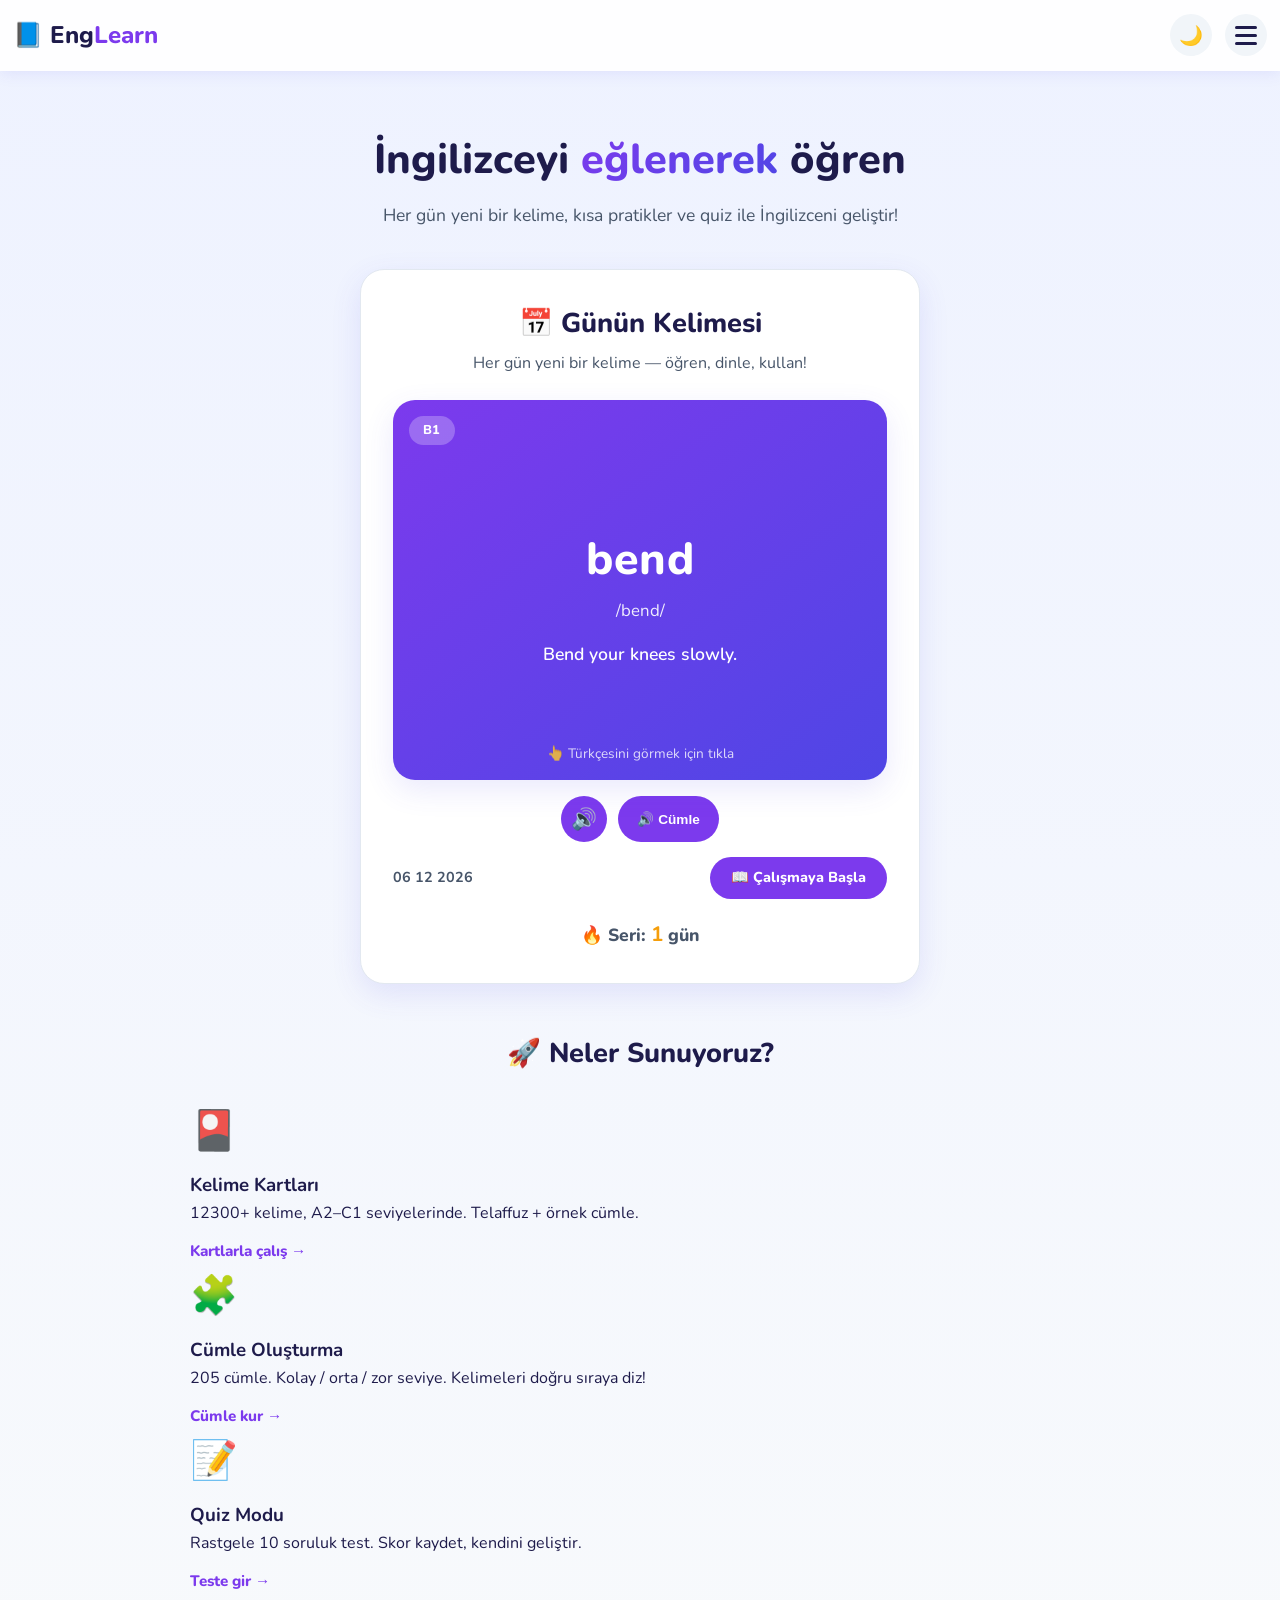
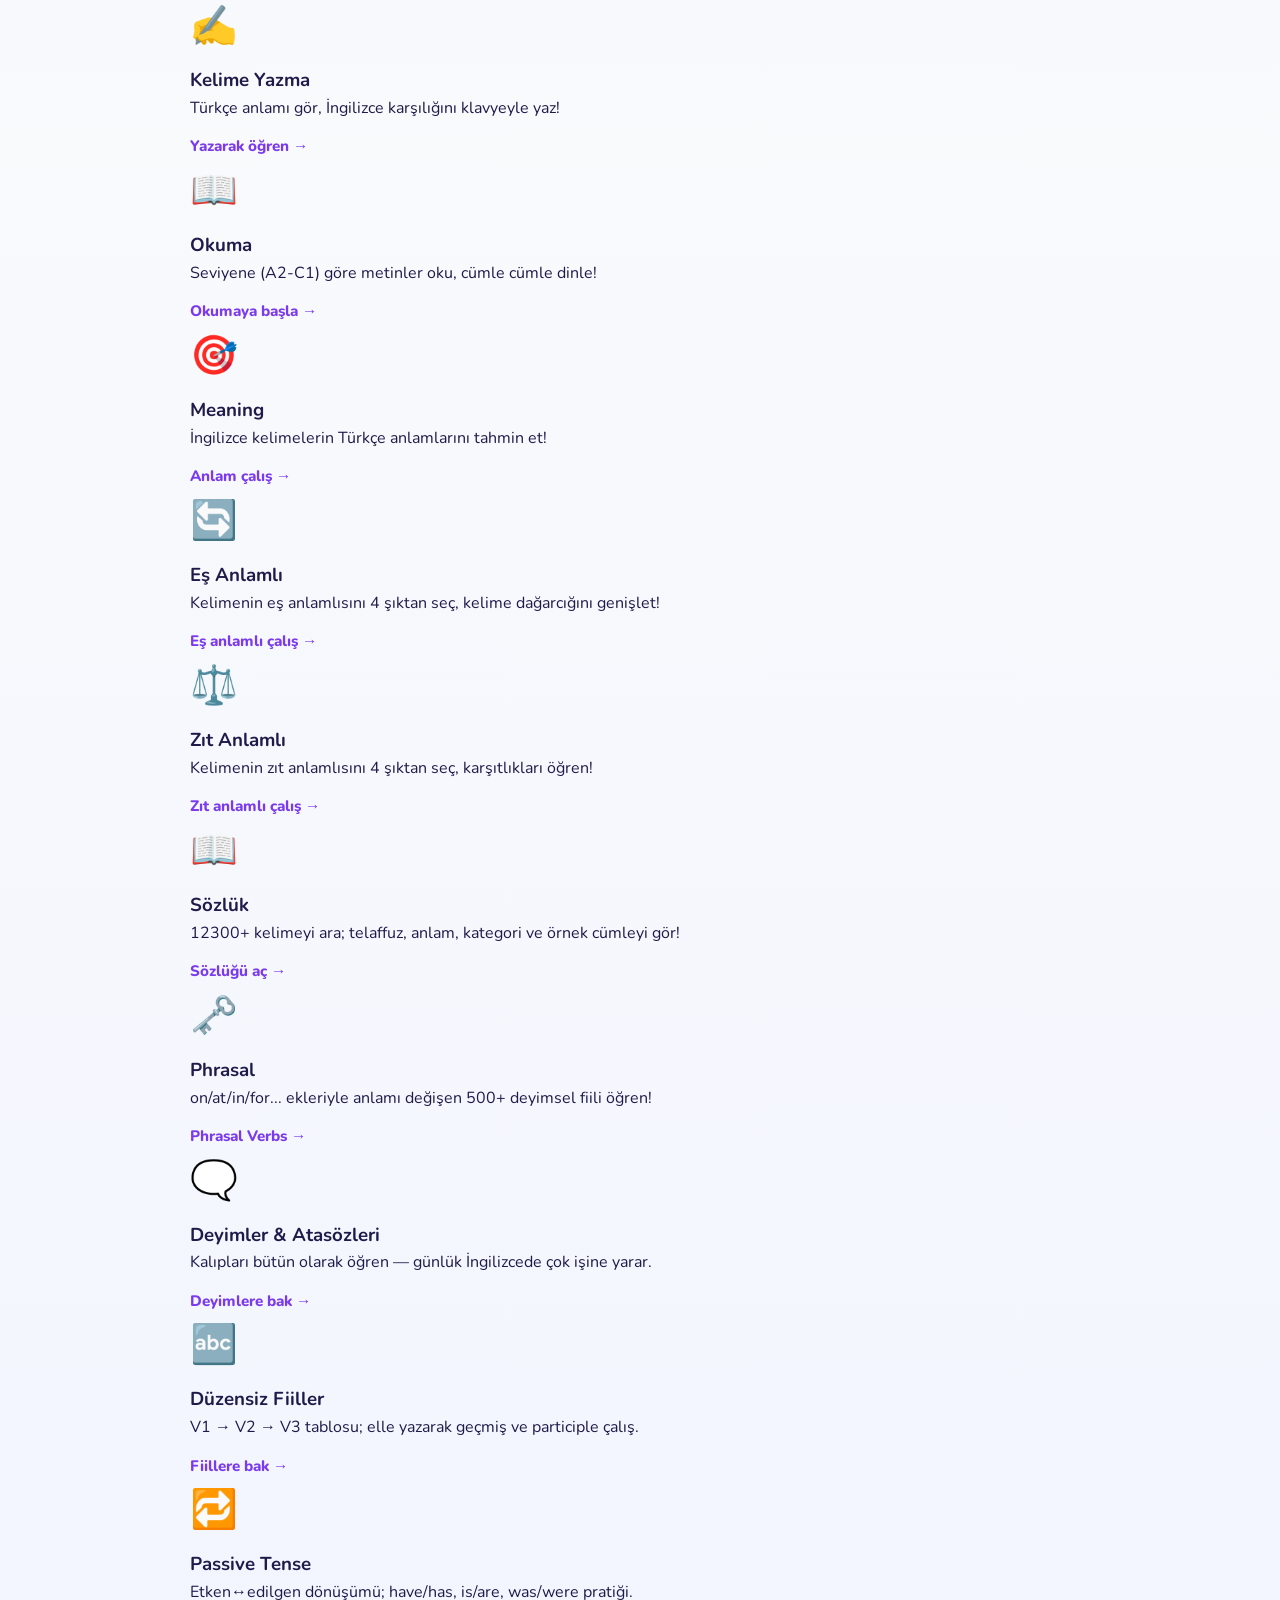
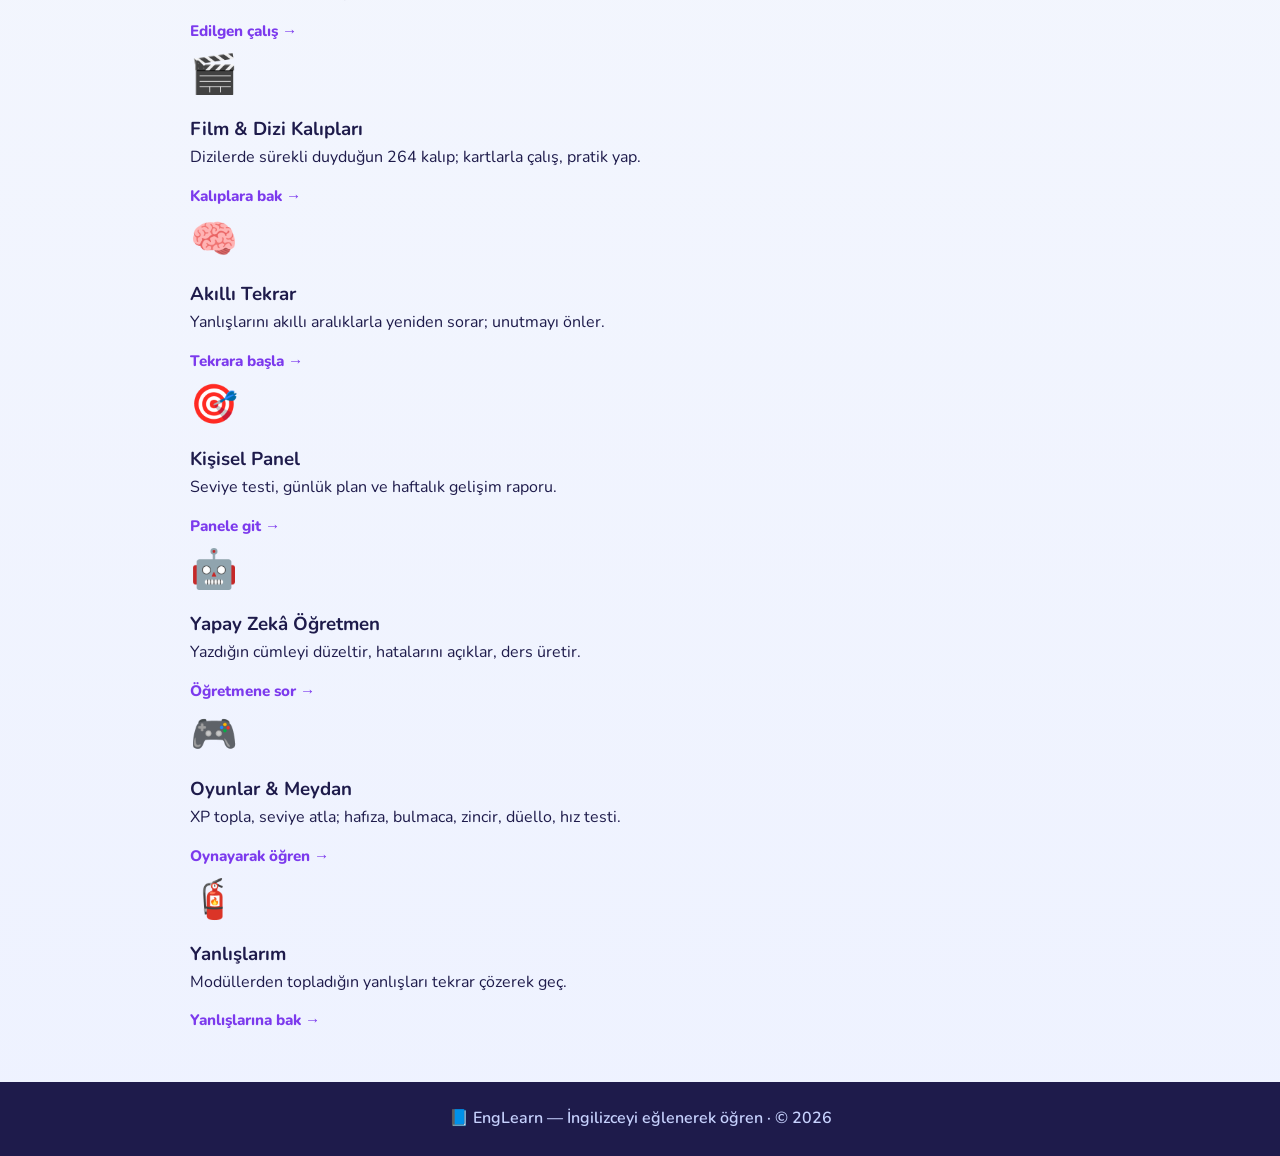
==== anasayfa.html @ d0474c81 "otomatik guncelleme - 2026-10-20 182110" ====
<!DOCTYPE html>
<html lang="tr">
<head>
    <meta charset="UTF-8">
    <meta name="viewport" content="width=device-width, initial-scale=1.0">
    <meta name="description" content="EngLearn — İngilizce öğrenme: Günün kelimesi, kelime kartları, cümle oluşturma ve quiz">
    <title>EngLearn — Anasayfa</title>
    <link rel="preconnect" href="https://fonts.googleapis.com">
    <link rel="preconnect" href="https://fonts.gstatic.com" crossorigin>
    <link href="https://fonts.googleapis.com/css2?family=Nunito:wght@400;600;700;800&display=swap" rel="stylesheet">
    <link rel="manifest" href="manifest.webmanifest">
    <meta name="theme-color" content="#7c3aed">
    <link rel="icon" type="image/png" href="img/favicon-32.png">
    <link rel="apple-touch-icon" href="img/apple-touch-icon.png">
    <meta name="apple-mobile-web-app-capable" content="yes">
    <meta name="mobile-web-app-capable" content="yes">
    <link rel="stylesheet" href="css/style.css?v=60">
    <link rel="stylesheet" href="css/anasayfa.css?v=50">
    <script>
        // Sayfa yüklenmeden tema tercihini uygula (yanıp sönmeyi önler)
        (function () {
            try {
                const kayit = localStorage.getItem('englearn-tema');
                if (kayit === 'dark' || (!kayit && window.matchMedia('(prefers-color-scheme: dark)').matches)) {
                    document.documentElement.setAttribute('data-theme', 'dark');
                }
            } catch (e) { /* localStorage engellenmişse sessizce geç */ }
        })();
    </script>
</head>
<body>

    <!-- ===== HEADER ===== -->
    <header class="navbar">
        <div class="container nav-container">
            <a href="anasayfa.html" class="logo" title="Ana Sayfa">📘 Eng<span>Learn</span></a>
            <div class="nav-sag">
                <nav class="nav-menu" id="nav-menu">
                    <ul class="nav-links">
                        <li><a href="index.html#kartlar">Kelime Kartları</a></li>
                        <li><a href="index.html#cumleler">Cümle Oluşturma</a></li>
                        <li><a href="index.html#passive">🔁 Passive Tense</a></li>
                        <li><a href="index.html#okuma">Okuma</a></li>
                        <li><a href="index.html#quiz">Quiz</a></li>
                        <li><a href="index.html#yazma">Kelime Yazma</a></li>
                        <li><a href="index.html#duzensiz">🔤 Düzensiz Fiiller</a></li>
                        <li><a href="index.html#meaning">Meaning</a></li>
                        <li><a href="index.html#esanlam">Eş Anlamlı</a></li>
                        <li><a href="index.html#zitanlam">Zıt Anlamlı</a></li>
                        <li><a href="index.html#sozluk">Sözlük</a></li>
                        <li><a href="index.html#dinleme">🎧 Dinleme</a></li>
                        <li><a href="index.html#konusma">🎙️ Konuşma</a></li>
                        <li><a href="index.html#phrasal">Phrasal</a></li>
                        <li><a href="index.html#deyimler" data-tur="deyim">Deyimler</a></li>
                        <li><a href="index.html#deyimler" data-tur="atasozu">Atasözleri</a></li>
                        <li><a href="index.html#filmler">🎬 Film &amp; Dizi</a></li>
                        <li><a href="index.html#tekrar">🧠 Akıllı Tekrar<span id="srs-rozet" class="yanlis-rozet hidden"></span></a></li>
                        <li><a href="index.html#kisisel">🎯 Kişisel Panel</a></li>
                        <li><a href="index.html#ogretmen">🤖 Öğretmen</a></li>
                        <li><a href="index.html#oyunlar">🎮 Oyunlar</a></li>
                        <li><a href="index.html#listem">⭐ Listem</a></li>
                        <li><a href="index.html#yanlislar">Yanlışlarım<span id="yanlis-rozet" class="yanlis-rozet hidden"></span></a></li>
                    </ul>
                </nav>
                <button class="theme-toggle" id="btn-tema" title="Aydınlık/Karanlık mod">🌙</button>
                <button class="menu-toggle" id="btn-menu" aria-label="Kategoriler menüsü" aria-expanded="false" title="Kategoriler">
                    <span></span><span></span><span></span>
                </button>
            </div>
        </div>
    </header>

    <!-- ===== HERO ===== -->
    <section class="hero">
        <div class="container">
            <h1>İngilizceyi <span>eğlenerek</span> öğren</h1>
            <p>Her gün yeni bir kelime, kısa pratikler ve quiz ile İngilizceni geliştir!</p>
        </div>
    </section>

    <!-- ===== GÜNÜN KELİMESİ ===== -->
    <section class="panel gundem-panel">
        <h2>📅 Günün Kelimesi</h2>
        <p class="subtitle">Her gün yeni bir kelime — öğren, dinle, kullan!</p>

        <div class="dwd-flash" id="dwd-flash">
            <div class="dwd-inner">
                <!-- ÖN YÜZ (İngilizce) -->
                <div class="dwd-face dwd-front">
                    <span class="level-badge" id="dwd-seviye">B1</span>
                    <h3 class="dwd-word" id="dwd-kelime">forest</h3>
                    <span class="dwd-pron" id="dwd-telaffuz">/ˈfɒr.ɪst/</span>
                    <p class="dwd-example" id="dwd-ornek">The forest is home to many animals.</p>
                    <span class="dwd-ceviripucu">👆 Türkçesini görmek için tıkla</span>
                </div>

                <!-- ARKA YÜZ (Türkçe) -->
                <div class="dwd-face dwd-back">
                    <span class="level-badge" id="dwd-seviye2">B1</span>
                    <p class="dwd-tr" id="dwd-anlam">orman</p>
                    <p class="dwd-example-tr" id="dwd-ornek-tr">Orman birçok hayvana ev sahipliği yapar.</p>
                    <span class="dwd-ceviripucu">👆 İngilizcesine dönmek için tıkla</span>
                </div>
            </div>
        </div>

        <!-- Ses + tarih + ilerleme -->
        <div class="dwd-controls">
            <div class="dwd-buttons">
                <button class="sound-btn" id="dwd-ses-kelime" title="Kelimeyi dinle">🔊</button>
                <button class="sound-btn small" id="dwd-ses-cumle" title="Örnek cümleyi dinle">🔊 Cümle</button>
            </div>
            <div class="dwd-footer">
                <span class="dwd-tarih" id="dwd-tarih"></span>
                <a href="index.html#kartlar" class="btn btn-primary dwd-oku">📖 Çalışmaya Başla</a>
            </div>
        </div>

        <!-- Günlük seri -->
        <div class="dwd-streak" id="dwd-streak">
            🔥 Seri: <b>0</b> gün
        </div>
    </section>

    <!-- ===== ÖZELLİKLER ===== -->
    <section class="features">
        <div class="container">
            <h2 class="features-title">🚀 Neler Sunuyoruz?</h2>
            <div class="cards">
                <a href="index.html#kartlar" class="card feature-card">
                    <span class="feature-emoji">🎴</span>
                    <h3>Kelime Kartları</h3>
                    <p>12300+ kelime, A2–C1 seviyelerinde. Telaffuz + örnek cümle.</p>
                    <span class="feature-link">Kartlarla çalış →</span>
                </a>
                <a href="index.html#cumleler" class="card feature-card">
                    <span class="feature-emoji">🧩</span>
                    <h3>Cümle Oluşturma</h3>
                    <p>205 cümle. Kolay / orta / zor seviye. Kelimeleri doğru sıraya diz!</p>
                    <span class="feature-link">Cümle kur →</span>
                </a>
                <a href="index.html#quiz" class="card feature-card">
                    <span class="feature-emoji">📝</span>
                    <h3>Quiz Modu</h3>
                    <p>Rastgele 10 soruluk test. Skor kaydet, kendini geliştir.</p>
                    <span class="feature-link">Teste gir →</span>
                </a>
                <a href="index.html#yazma" class="card feature-card">
                    <span class="feature-emoji">✍️</span>
                    <h3>Kelime Yazma</h3>
                    <p>Türkçe anlamı gör, İngilizce karşılığını klavyeyle yaz!</p>
                    <span class="feature-link">Yazarak öğren →</span>
                </a>
                <a href="index.html#okuma" class="card feature-card">
                    <span class="feature-emoji">📖</span>
                    <h3>Okuma</h3>
                    <p>Seviyene (A2-C1) göre metinler oku, cümle cümle dinle!</p>
                    <span class="feature-link">Okumaya başla →</span>
                </a>
                <a href="index.html#meaning" class="card feature-card">
                    <span class="feature-emoji">🎯</span>
                    <h3>Meaning</h3>
                    <p>İngilizce kelimelerin Türkçe anlamlarını tahmin et!</p>
                    <span class="feature-link">Anlam çalış →</span>
                </a>
                <a href="index.html#esanlam" class="card feature-card">
                    <span class="feature-emoji">🔄</span>
                    <h3>Eş Anlamlı</h3>
                    <p>Kelimenin eş anlamlısını 4 şıktan seç, kelime dağarcığını genişlet!</p>
                    <span class="feature-link">Eş anlamlı çalış →</span>
                </a>
                <a href="index.html#zitanlam" class="card feature-card">
                    <span class="feature-emoji">⚖️</span>
                    <h3>Zıt Anlamlı</h3>
                    <p>Kelimenin zıt anlamlısını 4 şıktan seç, karşıtlıkları öğren!</p>
                    <span class="feature-link">Zıt anlamlı çalış →</span>
                </a>
                <a href="index.html#sozluk" class="card feature-card">
                    <span class="feature-emoji">📖</span>
                    <h3>Sözlük</h3>
                    <p>12300+ kelimeyi ara; telaffuz, anlam, kategori ve örnek cümleyi gör!</p>
                    <span class="feature-link">Sözlüğü aç →</span>
                </a>
                <a href="index.html#phrasal" class="card feature-card">
                    <span class="feature-emoji">🗝️</span>
                    <h3>Phrasal</h3>
                    <p>on/at/in/for... ekleriyle anlamı değişen 500+ deyimsel fiili öğren!</p>
                    <span class="feature-link">Phrasal Verbs →</span>
                </a>
                <a href="index.html#deyimler" class="card feature-card">
                    <span class="feature-emoji">🗨️</span>
                    <h3>Deyimler &amp; Atasözleri</h3>
                    <p>Kalıpları bütün olarak öğren — günlük İngilizcede çok işine yarar.</p>
                    <span class="feature-link">Deyimlere bak →</span>
                </a>
                <a href="index.html#duzensiz" class="card feature-card">
                    <span class="feature-emoji">🔤</span>
                    <h3>Düzensiz Fiiller</h3>
                    <p>V1 → V2 → V3 tablosu; elle yazarak geçmiş ve participle çalış.</p>
                    <span class="feature-link">Fiillere bak →</span>
                </a>
                <a href="index.html#passive" class="card feature-card">
                    <span class="feature-emoji">🔁</span>
                    <h3>Passive Tense</h3>
                    <p>Etken↔edilgen dönüşümü; have/has, is/are, was/were pratiği.</p>
                    <span class="feature-link">Edilgen çalış →</span>
                </a>
                <a href="index.html#filmler" class="card feature-card">
                    <span class="feature-emoji">🎬</span>
                    <h3>Film &amp; Dizi Kalıpları</h3>
                    <p>Dizilerde sürekli duyduğun 264 kalıp; kartlarla çalış, pratik yap.</p>
                    <span class="feature-link">Kalıplara bak →</span>
                </a>
                <a href="index.html#tekrar" class="card feature-card">
                    <span class="feature-emoji">🧠</span>
                    <h3>Akıllı Tekrar</h3>
                    <p>Yanlışlarını akıllı aralıklarla yeniden sorar; unutmayı önler.</p>
                    <span class="feature-link">Tekrara başla →</span>
                </a>
                <a href="index.html#kisisel" class="card feature-card">
                    <span class="feature-emoji">🎯</span>
                    <h3>Kişisel Panel</h3>
                    <p>Seviye testi, günlük plan ve haftalık gelişim raporu.</p>
                    <span class="feature-link">Panele git →</span>
                </a>
                <a href="index.html#ogretmen" class="card feature-card">
                    <span class="feature-emoji">🤖</span>
                    <h3>Yapay Zekâ Öğretmen</h3>
                    <p>Yazdığın cümleyi düzeltir, hatalarını açıklar, ders üretir.</p>
                    <span class="feature-link">Öğretmene sor →</span>
                </a>
                <a href="index.html#oyunlar" class="card feature-card">
                    <span class="feature-emoji">🎮</span>
                    <h3>Oyunlar &amp; Meydan</h3>
                    <p>XP topla, seviye atla; hafıza, bulmaca, zincir, düello, hız testi.</p>
                    <span class="feature-link">Oynayarak öğren →</span>
                </a>
                <a href="index.html#yanlislar" class="card feature-card">
                    <span class="feature-emoji">🧯</span>
                    <h3>Yanlışlarım</h3>
                    <p>Modüllerden topladığın yanlışları tekrar çözerek geç.</p>
                    <span class="feature-link">Yanlışlarına bak →</span>
                </a>
            </div>
        </div>
    </section>

    <!-- ===== FOOTER ===== -->
    <footer class="footer">
        <div class="container">
            <p>📘 EngLearn — İngilizceyi eğlenerek öğren · © 2026</p>
        </div>
    </footer>

    <script src="js/data-words.js?v=50" defer></script>
    <script src="js/data-ek-kelimeler.js?v=50" defer></script>
    <script src="js/data-ek-2.js?v=50" defer></script>
    <script src="js/data-ek-3.js?v=50" defer></script>
    <script src="js/data-ek-4.js?v=50" defer></script>
    <script src="js/data-ek-5.js?v=50" defer></script>
    <script src="js/data-ek-6.js?v=50" defer></script>
    <script src="js/data-deyimler.js?v=50" defer></script>
    <script src="js/data-b1-ek-50.js?v=50" defer></script>
    <script src="js/data-words-b1.js?v=50" defer></script>
    <script src="js/data-words-c1.js?v=50" defer></script>
    <script src="js/data-filler-a2-1.js?v=50" defer></script>
    <script src="js/data-filler-a2-2.js?v=50" defer></script>
    <script src="js/data-filler-a2-3.js?v=50" defer></script>
    <script src="js/data-filler-a2-4.js?v=50" defer></script>
    <script src="js/data-filler-b1-1.js?v=50" defer></script>
    <script src="js/data-filler-b1-2.js?v=50" defer></script>
    <script src="js/data-filler-b1-3.js?v=50" defer></script>
    <script src="js/data-filler-b1-4.js?v=50" defer></script>
    <script src="js/data-filler-b1-5.js?v=50" defer></script>
    <script src="js/data-filler-a2b1-6.js?v=50" defer></script>
    <script src="js/data-filler-b1b2-7.js?v=50" defer></script>
    <script src="js/data-filler-b1b2-8.js?v=50" defer></script>
    <script src="js/data-filler-b1b2-9.js?v=50" defer></script>
    <script src="js/data-filler-b1b2-10.js?v=50" defer></script>
    <script src="js/data-filler-b1b2-11.js?v=50" defer></script>
    <script src="js/data-filler-b2-12.js?v=50" defer></script>
    <script src="js/data-filler-b2c1-13.js?v=50" defer></script>
    <script src="js/data-filler-b2c1-14.js?v=50" defer></script>
    <script src="js/data-filler-c1-15.js?v=50" defer></script>
    <script src="js/data-filler-c1-16.js?v=50" defer></script>
    <script src="js/data-filler-b2c1-17.js?v=50" defer></script>
    <script src="js/data-filler-b2c1-18.js?v=50" defer></script>
    <script src="js/data-filler-c1-19.js?v=50" defer></script>
    <script src="js/data-filler-b2c1-20.js?v=50" defer></script>
    <script src="js/data-filler-b2c1-21.js?v=50" defer></script>
    <script src="js/data-filler-c1-22.js?v=50" defer></script>
    <script src="js/data-filler-c1-23.js?v=50" defer></script>
    <script src="js/data-filler-c1-24.js?v=50" defer></script>
    <script src="js/data-filler-c1-25.js?v=50" defer></script>
    <script src="js/data-filler-c1-26.js?v=50" defer></script>
    <script src="js/data-filler-c1-27.js?v=50" defer></script>
    <script src="js/data-filler-c1-28.js?v=50" defer></script>
    <script src="js/data-filler-c1-29.js?v=50" defer></script>
    <script src="js/data-filler-c1-30.js?v=50" defer></script>
    <script src="js/data-filler-b2-1.js?v=50" defer></script>
    <script src="js/data-filler-b2-2.js?v=50" defer></script>
    <script src="js/data-filler-b2-3.js?v=50" defer></script>
    <script src="js/data-filler-b2-4.js?v=50" defer></script>
    <script src="js/data-filler-b2-5.js?v=50" defer></script>
    <script src="js/data-filler-c1-1.js?v=50" defer></script>
    <script src="js/data-filler-c1-2.js?v=50" defer></script>
    <script src="js/data-filler-c1-3.js?v=50" defer></script>
    <script src="js/data-filler-c1-4.js?v=50" defer></script>
    <script src="js/data-filler-c1-5.js?v=50" defer></script>
    <script src="js/pwa.js?v=50" defer></script>
    <script src="js/nav.js?v=50" defer></script>
    <script src="js/duplikat-temizle.js?v=50" defer></script>
    <script src="js/duplikat-ailesi.js?v=50" defer></script>
    <script src="js/anasayfa.js?v=50" defer></script>
</body>
</html>
---- css/style.css ----
﻿/* ==================================================
   EngLearn â€” Ä°ngilizce Ã–ÄŸrenme Sitesi
   ================================================== */

:root {
    --mor: #7c3aed;
    --mor-acik: #8b5cf6;
    --mor-koyu: #6d28d9;
    --indigo: #4f46e5;
    --yesil: #10b981;
    --yesil-koyu: #059669;
    --kirmizi: #ef4444;
    --kirmizi-koyu: #dc2626;
    --sari: #f59e0b;
    --koyu: #1e1b4b;
    --gri: #475569;          /* kontrast 4.4:1 -> 7.5:1 (WCAG AA) */
    --gri-acik: #f1f5f9;
    --beyaz: #ffffff;
    --yumusak-golge: 0 10px 30px rgba(79, 70, 229, 0.12);
    --arka-plan: linear-gradient(180deg, #eef2ff 0%, #f8fafc 40%, #eef2ff 100%);
    --panel-sinir: #e2e8f0;
    --input-golge: rgba(37, 99, 235, 0.2);
}

/* ===== DARK MODE ===== */
[data-theme="dark"] {
    --mor: #a78bfa;
    --mor-acik: #c4b5fd;
    --mor-koyu: #8b5cf6;
    --indigo: #818cf8;
    --yesil: #34d399;
    --yesil-koyu: #6ee7b7;
    --kirmizi: #f87171;
    --kirmizi-koyu: #fca5a5;
    --sari: #fbbf24;
    --koyu: #e2e8f0;
    --gri: #b6c2d4;          /* koyu temada kontrast ~10:1 */
    --gri-acik: #1e293b;
    --beyaz: #0f172a;
    --yumusak-golge: 0 10px 30px rgba(0, 0, 0, 0.4);
    --arka-plan: linear-gradient(180deg, #0f172a 0%, #1e293b 50%, #0f172a 100%);
    --panel-sinir: #334155;
    --input-golge: rgba(167, 139, 250, 0.3);
}

* {
    margin: 0;
    padding: 0;
    box-sizing: border-box;
}

html {
    scroll-behavior: smooth;
}

html {
    color-scheme: light;
}

html[data-theme="dark"] {
    color-scheme: dark;
}

body {
    font-family: 'Nunito', 'Segoe UI', Tahoma, sans-serif;
    background: var(--arka-plan);
    color: var(--koyu);
    line-height: 1.6;
    min-height: 100vh;
    transition: background 0.3s ease, color 0.3s ease;
}

.container {
    width: 92%;
    max-width: 900px;
    margin: 0 auto;
}

/* ===== SES SEÃ‡Ä°CÄ° ===== */
.ses-secici-bar {
    padding: 0.9rem 0 0.3rem;
}

.ses-secici-container {
    display: flex;
    align-items: center;
    justify-content: center;
    gap: 0.8rem;
    flex-wrap: wrap;
}

.ses-etiket {
    font-weight: 800;
    color: var(--koyu);
    font-size: 1rem;
}

.ses-secici {
    display: flex;
    gap: 0.4rem;
    background: var(--beyaz);
    border: 2px solid var(--panel-sinir);
    border-radius: 30px;
    padding: 0.3rem;
    box-shadow: var(--yumusak-golge);
}

.ses-chip {
    border: none;
    background: transparent;
    padding: 0.45rem 1rem;
    border-radius: 30px;
    font-weight: 800;
    font-size: 0.9rem;
    font-family: inherit;
    cursor: pointer;
    color: var(--gri);
    transition: all 0.25s;
}

.ses-chip:hover {
    color: var(--mor);
}

.ses-chip.active {
    background: var(--mor);
    color: var(--beyaz);
    box-shadow: 0 4px 12px rgba(124, 58, 237, 0.35);
}

.ses-test-btn {
    border: 2px solid var(--yesil);
    background: var(--beyaz);
    color: var(--yesil-koyu);
    padding: 0.45rem 1.1rem;
    border-radius: 30px;
    font-weight: 800;
    font-size: 0.9rem;
    font-family: inherit;
    cursor: pointer;
    transition: all 0.25s;
}

.ses-test-btn:hover {
    background: var(--yesil);
    color: var(--beyaz);
    transform: scale(1.05);
}

/* ===== NAVÄ°GASYON ===== */
.navbar {
    background: rgba(255, 255, 255, 0.9);
    backdrop-filter: blur(10px);
    position: sticky;
    top: 0;
    z-index: 100;
    box-shadow: 0 2px 15px rgba(79, 70, 229, 0.1);
}

/* Navbar'Ä± tamamen geniÅŸlettik: EkranÄ±n neredeyse tamamÄ±nÄ± kullanarak sÄ±kÄ±ÅŸmayÄ± Ã¶nler */
.navbar .container {
    max-width: none !important;
    width: 98% !important;
}

[data-theme="dark"] .navbar {
    background: rgba(15, 23, 42, 0.9);
    box-shadow: 0 2px 15px rgba(0, 0, 0, 0.4);
}

/* Tema (dark mode) dÃ¼ÄŸmesi */
.theme-toggle {
    border: none;
    background: var(--gri-acik);
    color: var(--koyu);
    font-size: 1.2rem;
    width: 42px;
    height: 42px;
    border-radius: 50%;
    cursor: pointer;
    transition: all 0.3s;
    flex: none;
}

.theme-toggle:hover {
    background: var(--mor);
    color: var(--beyaz);
    transform: rotate(20deg) scale(1.1);
}

.nav-container {
    display: flex;
    justify-content: space-between;
    align-items: center;
    padding: 0.9rem 0;
    gap: 1rem;
}

/* SaÄŸ grup: kategoriler + tema dÃ¼ÄŸmesi (en saÄŸda, bitiÅŸik) */
.nav-sag {
    position: relative;
    display: flex;
    align-items: center;
    gap: 0.8rem;
    min-width: 0;
    flex: 1;
    justify-content: flex-end;
}

.logo {
    font-size: 1.5rem;
    font-weight: 800;
    text-decoration: none;
    color: var(--koyu);
}

.logo span {
    color: var(--mor);
}

.nav-links {
    list-style: none;
    display: flex;
    gap: 0.55rem;
    flex-wrap: nowrap;
}

.nav-links a {
    text-decoration: none;
    color: var(--gri);
    font-weight: 700;
    padding: 0.45rem 0.85rem;
    border-radius: 30px;
    white-space: nowrap;
    transition: all 0.25s;
}

.nav-links a:hover,
.nav-links a.active {
    background: var(--mor);
    color: var(--beyaz);
}

/* ===== HAMBURGER (3 Ã‡Ä°ZGÄ°) MENÃœ ===== */
.menu-toggle {
    display: flex;
    flex-direction: column;
    justify-content: center;
    gap: 5px;
    width: 42px;
    height: 42px;
    padding: 10px;
    border: none;
    border-radius: 50%;
    background: var(--gri-acik);
    cursor: pointer;
    flex: none;
    transition: background 0.3s;
}

.menu-toggle span {
    display: block;
    height: 3px;
    width: 100%;
    border-radius: 3px;
    background: var(--koyu);
    transition: transform 0.3s, opacity 0.3s;
}

.menu-toggle:hover {
    background: var(--mor);
}

.menu-toggle:hover span {
    background: var(--beyaz);
}

/* AÃ§Ä±kken Ã§izgiler "X" olur */
.navbar.menu-acik .menu-toggle span:nth-child(1) {
    transform: translateY(8px) rotate(45deg);
}
.navbar.menu-acik .menu-toggle span:nth-child(2) {
    opacity: 0;
}
.navbar.menu-acik .menu-toggle span:nth-child(3) {
    transform: translateY(-8px) rotate(-45deg);
}

/* AÃ§Ä±lÄ±r kategori menÃ¼sÃ¼ â€” varsayÄ±lan kapalÄ± */
.nav-menu {
    position: absolute;
    top: calc(100% + 0.6rem);
    right: 0;
    background: rgba(255, 255, 255, 0.98);
    backdrop-filter: blur(10px);
    border: 1px solid var(--panel-sinir);
    border-radius: 16px;
    box-shadow: 0 15px 40px rgba(79, 70, 229, 0.2);
    padding: 0.6rem;
    min-width: 230px;
    display: none;
    z-index: 200;
}

[data-theme="dark"] .nav-menu {
    background: rgba(15, 23, 42, 0.98);
    box-shadow: 0 15px 40px rgba(0, 0, 0, 0.5);
}

.nav-menu .nav-links {
    flex-direction: column;
    flex-wrap: nowrap;
    gap: 0.25rem;
}

.nav-menu .nav-links a {
    display: block;
    width: 100%;
    padding: 0.6rem 0.9rem;
    border-radius: 10px;
}

/* MenÃ¼ aÃ§Ä±kken gÃ¶rÃ¼nÃ¼r */
.navbar.menu-acik .nav-menu {
    display: block;
    animation: menu-gir 0.22s ease both;
}

@keyframes menu-gir {
    from { opacity: 0; transform: translateY(-10px); }
    to   { opacity: 1; transform: translateY(0); }
}

/* ===== GENÄ°Å EKRAN (â‰¥1024px) =====
   Kategoriler HER ZAMAN hamburger menÃ¼nÃ¼n iÃ§inde kalÄ±r; geniÅŸ ekranda
   yalnÄ±zca aÃ§Ä±lÄ±r panel geniÅŸler ve iki sÃ¼tuna bÃ¶lÃ¼nÃ¼r (uzun listeyi
   tek sÃ¼tunda kaydÄ±rmaktansa daha az dikey yer kaplar). */
@media (min-width: 1024px) {
    .nav-menu {
        min-width: 460px;
        padding: 0.75rem;
    }
    .nav-menu .nav-links {
        display: grid;
        grid-template-columns: repeat(2, minmax(0, 1fr));
        gap: 0.3rem;
    }
    .nav-menu .nav-links a {
        font-size: 0.9rem;
        white-space: nowrap;
        overflow: hidden;
        text-overflow: ellipsis;
    }
    /* UyarÄ± rozeti iki sÃ¼tunda da saÄŸa yaslÄ± kalsÄ±n */
    .nav-menu .nav-links a .yanlis-rozet {
        position: absolute;
        right: 0.55rem;
    }
    .nav-menu .nav-links a {
        position: relative;
        padding-right: 1.9rem;
    }
}

/* ===== HERO ===== */
.hero {
    text-align: center;
    padding: 3.5rem 0 2.5rem;
}

.badge {
    display: inline-block;
    background: linear-gradient(135deg, var(--mor), var(--indigo));
    color: var(--beyaz);
    padding: 0.35rem 1.2rem;
    border-radius: 30px;
    font-weight: 700;
    font-size: 0.9rem;
    margin-bottom: 1rem;
    box-shadow: var(--yumusak-golge);
}

.hero h1 {
    font-size: 2.6rem;
    font-weight: 800;
    margin-bottom: 0.5rem;
    animation: yukari-gel 0.8s ease both;
}

@keyframes yukari-gel {
    from { opacity: 0; transform: translateY(25px); }
    to   { opacity: 1; transform: translateY(0); }
}

.badge {
    animation: yukari-gel 0.8s ease both;
    display: inline-block;
    background: linear-gradient(135deg, var(--mor), var(--indigo));
    color: var(--beyaz);
    padding: 0.35rem 1.2rem;
    border-radius: 30px;
    font-weight: 700;
    font-size: 0.9rem;
    margin-bottom: 1rem;
    box-shadow: var(--yumusak-golge);
}

.hero h1 span {
    background: linear-gradient(135deg, var(--mor), var(--indigo));
    -webkit-background-clip: text;
    background-clip: text;
    -webkit-text-fill-color: transparent;
}

.hero p {
    color: var(--gri);
    font-size: 1.1rem;
    animation: yukari-gel 0.8s ease 0.2s both;
}

/* ===== PANELLER ===== */
.main-content {
    padding-bottom: 4rem;
}

.panel {
    background: var(--beyaz);
    border-radius: 24px;
    padding: 2rem;
    box-shadow: var(--yumusak-golge);
    margin-bottom: 2rem;
    border: 1px solid var(--panel-sinir);
    display: none;
}

.panel.active-panel {
    display: block;
    animation: gir 0.4s ease;
}

@keyframes gir {
    from { opacity: 0; transform: translateY(15px); }
    to   { opacity: 1; transform: translateY(0); }
}

.panel h2 {
    font-size: 1.7rem;
    font-weight: 800;
    text-align: center;
    margin-bottom: 0.3rem;
}

.subtitle {
    text-align: center;
    color: var(--gri);
    margin-bottom: 1.5rem;
}

.subtitle em {
    font-style: normal;
    font-weight: 700;
    color: var(--mor);
}

/* ===== FÄ°LTRELER ===== */
.filters {
    display: flex;
    flex-wrap: wrap;
    gap: 1.2rem;
    justify-content: center;
    align-items: flex-end;
    margin-bottom: 1.8rem;
}

.filter-group label,
.filter-group .filtre-etiket {
    display: block;
    font-weight: 700;
    font-size: 0.85rem;
    margin-bottom: 0.4rem;
    color: var(--gri);
}

.chips {
    display: flex;
    gap: 0.4rem;
}

.chip {
    border: none;
    background: var(--gri-acik);
    padding: 0.45rem 1.1rem;
    border-radius: 30px;
    font-weight: 700;
    cursor: pointer;
    transition: all 0.2s;
    font-family: inherit;
    color: var(--gri);
}

.chip:hover {
    background: var(--panel-sinir);
}

.chip.active {
    background: var(--mor);
    color: var(--beyaz);
}

select {
    font-family: inherit;
    padding: 0.5rem 1rem;
    border: 2px solid var(--panel-sinir);
    border-radius: 12px;
    font-weight: 600;
    color: var(--koyu);
    background: var(--beyaz);
    cursor: pointer;
    outline: none;
}

select:focus {
    border-color: var(--mor);
}

/* ===== FLASHCARD ===== */
.cardboard {
    max-width: 560px;
    margin: 0 auto;
}

.flashcard {
    perspective: 1200px;
    height: 320px;
    cursor: pointer;
    margin-bottom: 1.2rem;
}

.card-inner {
    position: relative;
    width: 100%;
    height: 100%;
    transform-style: preserve-3d;
    transition: transform 0.6s cubic-bezier(0.4, 0.2, 0.2, 1);
}

.flashcard.flipped .card-inner {
    transform: rotateY(180deg);
}

.card-face {
    position: absolute;
    width: 100%;
    height: 100%;
    backface-visibility: hidden;
    border-radius: 22px;
    display: flex;
    flex-direction: column;
    align-items: center;
    justify-content: center;
    padding: 1.5rem;
    text-align: center;
}

.card-front {
    background: linear-gradient(145deg, var(--mor), var(--indigo));
    color: var(--beyaz);
    box-shadow: 0 15px 40px rgba(124, 58, 237, 0.35);
}

.card-front .word {
    font-size: 2.6rem;
    font-weight: 800;
    margin: 1rem 0 0.2rem;
}

.card-front .pron {
    font-size: 1.1rem;
    opacity: 0.9;
}

.card-front .hint {
    margin-top: 1rem;
    font-size: 0.9rem;
    opacity: 0.8;
    animation: nabz 2s infinite;
}

/* ===== SES BUTONLARI ===== */
.sound-btn {
    background: rgba(255, 255, 255, 0.3);
    color: var(--beyaz);
    border: none;
    border-radius: 50%;
    width: 46px;
    height: 46px;
    font-size: 1.3rem;
    cursor: pointer;
    margin-top: 0.8rem;
    transition: all 0.25s;
}

.sound-btn:hover {
    background: var(--beyaz);
    color: var(--mor);
    transform: scale(1.15);
}

.sound-btn.small {
    margin-top: 1rem;
    font-size: 0.85rem;
    font-weight: 700;
    display: inline-flex;
    align-items: center;
    gap: 0.3rem;
    border-radius: 30px;
    padding: 0.5rem 1.2rem;
    width: auto;
    height: auto;
}

.card-back .sound-btn.small {
    background: var(--mor);
    color: var(--beyaz);
}

.card-back .sound-btn.small:hover {
    background: var(--mor-koyu);
    color: var(--beyaz);
    transform: translateY(-2px);
}

.prompt-sound {
    background: var(--sari);
    color: var(--beyaz);
    border: none;
    border-radius: 30px;
    font-size: 0.85rem;
    font-weight: 700;
    cursor: pointer;
    padding: 0.45rem 1.1rem;
    margin-top: 0.7rem;
    transition: all 0.25s;
    display: inline-flex;
    align-items: center;
    gap: 0.3rem;
    position: relative;
    z-index: 5;
}

.prompt-sound:hover {
    background: var(--yesil);
    transform: scale(1.05);
}

@keyframes nabz {
    0%, 100% { opacity: 0.6; }
    50%      { opacity: 1; }
}

.card-back {
    background: linear-gradient(145deg, var(--beyaz), #f5f3ff);
    transform: rotateY(180deg);
    border: 2px solid #ddd6fe;
    box-shadow: 0 15px 40px rgba(124, 58, 237, 0.22);
}

[data-theme="dark"] .card-back {
    background: linear-gradient(145deg, #1e293b, #1e1b4b);
    border-color: #4c1d95;
}

.card-back .word-tr {
    font-size: 2.2rem;
    font-weight: 800;
    color: var(--mor);
    margin: 1rem 0 0.8rem;
}

.card-back .example {
    font-size: 1.05rem;
    font-weight: 600;
    color: var(--koyu);
    margin-bottom: 0.3rem;
}

.card-back .example-tr {
    font-size: 0.95rem;
    color: var(--gri);
    font-style: italic;
}

.level-badge,
.cat-badge {
    position: absolute;
    top: 1rem;
    padding: 0.25rem 0.8rem;
    border-radius: 30px;
    font-size: 0.8rem;
    font-weight: 800;
}

.card-front .level-badge,
.card-front .cat-badge {
    background: rgba(255, 255, 255, 0.25);
}

.card-back .level-badge {
    background: var(--mor);
    color: var(--beyaz);
    left: 1rem;
}

.level-badge,
.card-front .cat-badge {
    left: 1rem;
}

.card-front .cat-badge {
    right: 1rem;
    left: auto;
}

/* ===== KONTROLLER ===== */
.controls {
    display: flex;
    align-items: center;
    gap: 1rem;
    margin-bottom: 1rem;
}

.ctrl-btn {
    width: 48px;
    height: 48px;
    border: none;
    border-radius: 50%;
    background: var(--gri-acik);
    font-size: 1.2rem;
    cursor: pointer;
    transition: all 0.2s;
}

.ctrl-btn:hover {
    background: var(--mor);
    transform: scale(1.1);
}

.progress-box {
    flex: 1;
    display: flex;
    align-items: center;
    gap: 0.8rem;
}

.progress-bar {
    flex: 1;
    height: 10px;
    background: var(--gri-acik);
    border-radius: 30px;
    overflow: hidden;
}

.progress-fill {
    height: 100%;
    width: 0%;
    background: linear-gradient(90deg, var(--yesil), var(--indigo));
    border-radius: 30px;
    transition: width 0.4s ease;
}

.counter {
    font-weight: 800;
    color: var(--gri);
    min-width: 60px;
    text-align: center;
}

.known-buttons {
    display: flex;
    gap: 1rem;
    margin-bottom: 1rem;
}

/* ===== BUTONLAR ===== */
.btn {
    flex: 1;
    border: none;
    padding: 0.85rem 1rem;
    border-radius: 14px;
    font-weight: 800;
    font-size: 1rem;
    font-family: inherit;
    cursor: pointer;
    transition: all 0.25s;
}

.btn:active {
    transform: scale(0.97);
}

.btn-unknown {
    background: #fee2e2;
    color: var(--kirmizi-koyu);
}

/* Koyu temada aÃ§Ä±k pembe zemin + aÃ§Ä±k pembe yazÄ± ~1.2:1 kalÄ±yordu.
   Zemin koyulaÅŸtÄ±rÄ±ldÄ±, yazÄ± aynÄ±; oran ~8:1'e Ã§Ä±kar. */
[data-theme="dark"] .btn-unknown,
[data-theme="dark"] .btn-reset {
    background: rgba(239, 68, 68, 0.20);
    color: #fca5a5;
}

[data-theme="dark"] .btn-known {
    background: rgba(16, 185, 129, 0.20);
    color: #6ee7b7;
}

.btn-unknown:hover {
    background: var(--kirmizi);
    color: var(--beyaz);
}

.btn-known {
    background: #d1fae5;
    color: var(--yesil-koyu);
}

.btn-known:hover {
    background: var(--yesil);
    color: var(--beyaz);
}

.btn-shuffle {
    background: var(--gri-acik);
    color: var(--koyu);
    flex: 1;
}

.btn-shuffle:hover {
    background: var(--koyu);
    color: var(--beyaz);
}

.shuffle-row {
    display: flex;
    gap: 0.8rem;
}

.btn-reset {
    background: #fee2e2;
    color: var(--kirmizi-koyu);
    flex: 1;
}

.btn-reset:hover {
    background: var(--kirmizi);
    color: var(--beyaz);
}

/* ===== Ä°STATÄ°STÄ°K ===== */
.stats {
    display: flex;
    justify-content: center;
    gap: 1.5rem;
    margin: 1rem 0 0.8rem;
    color: var(--gri);
    font-size: 0.95rem;
}

.stats b {
    color: var(--koyu);
}

/* ===== CÃœMLE OLUÅTURMA ===== */
.builder {
    max-width: 640px;
    margin: 0 auto;
    text-align: center;
}

/* Zorluk seviyesi filtresi */
.difficulty-filter {
    display: flex;
    align-items: center;
    justify-content: center;
    gap: 0.8rem;
    flex-wrap: wrap;
    margin-bottom: 1.4rem;
}

.diff-label {
    font-weight: 800;
    color: var(--koyu);
    font-size: 0.95rem;
}

.diff-buttons {
    display: flex;
    gap: 0.45rem;
    flex-wrap: wrap;
    justify-content: center;
}

.diff-chip {
    border: none;
    background: var(--gri-acik);
    color: var(--gri);
    padding: 0.5rem 1.1rem;
    border-radius: 30px;
    font-weight: 800;
    font-size: 0.9rem;
    font-family: inherit;
    cursor: pointer;
    transition: all 0.25s;
}

.diff-chip:hover {
    transform: translateY(-2px);
}

/* Seviyeye Ã¶zel renkler */
.diff-chip[data-difficulty="all"].active {
    background: var(--mor);
    color: var(--beyaz);
    box-shadow: 0 4px 12px rgba(124, 58, 237, 0.35);
}

.diff-chip[data-difficulty="1"].active {
    background: var(--yesil);
    color: var(--beyaz);
    box-shadow: 0 4px 12px rgba(16, 185, 129, 0.35);
}

.diff-chip[data-difficulty="2"].active {
    background: var(--sari);
    color: var(--beyaz);
    box-shadow: 0 4px 12px rgba(245, 158, 11, 0.35);
}

.diff-chip[data-difficulty="3"].active {
    background: var(--kirmizi);
    color: var(--beyaz);
    box-shadow: 0 4px 12px rgba(239, 68, 68, 0.35);
}

.diff-chip:hover:not(.active) {
    background: #e2e8f0;
    color: var(--koyu);
}

.tr-prompt {
    background: linear-gradient(135deg, #fef3c7, #fde68a);
    border-radius: 16px;
    padding: 1.4rem;
    margin-bottom: 1.4rem;
    box-shadow: var(--yumusak-golge);
    position: relative;
    display: flex;
    flex-direction: column;
    align-items: center;
}

[data-theme="dark"] .tr-prompt {
    background: linear-gradient(135deg, #3f3414, #4a4018);
}

[data-theme="dark"] .tr-prompt p {
    color: #fde68a;
}

[data-theme="dark"] .tip {
    background: rgba(15, 23, 42, 0.6);
    color: #fbbf24;
}

.tr-flag {
    font-size: 1.6rem;
    display: block;
    margin-bottom: 0.4rem;
}

.tr-prompt p {
    font-size: 1.3rem;
    font-weight: 800;
    color: var(--koyu);
}

.tip {
    position: absolute;
    top: 0.8rem;
    right: 1rem;
    font-size: 0.8rem;
    font-weight: 700;
    background: rgba(255, 255, 255, 0.7);
    padding: 0.2rem 0.7rem;
    border-radius: 30px;
    color: var(--sari);
}

/* Kelime havuzu */
.word-pool {
    display: flex;
    flex-wrap: wrap;
    gap: 0.6rem;
    justify-content: center;
    margin-bottom: 1.4rem;
    min-height: 60px;
}

.pool-word {
    background: var(--beyaz);
    border: 2px solid #ddd6fe;
    padding: 0.55rem 1rem;
    border-radius: 12px;
    font-weight: 800;
    font-size: 1.05rem;
    cursor: pointer;
    transition: all 0.2s;
    color: var(--mor);
    user-select: none;
    box-shadow: 0 3px 8px rgba(124, 58, 237, 0.12);
}

.pool-word::before {
    content: "ğŸ”Š";
    font-size: 0.85em;
    margin-right: 0.35rem;
    opacity: 0.65;
}

.pool-word:hover::before {
    opacity: 1;
}

.pool-word:hover {
    background: var(--mor);
    color: var(--beyaz);
    transform: translateY(-3px);
}

.pool-word.used {
    opacity: 0.25;
    pointer-events: none;
    text-decoration: line-through;
}

/* Cevap alanÄ± */
.answer-area {
    display: flex;
    flex-wrap: wrap;
    gap: 0.6rem;
    justify-content: center;
    align-items: center;
    min-height: 70px;
    border: 3px dashed #c7d2fe;
    border-radius: 16px;
    padding: 1rem;
    margin-bottom: 1.4rem;
    background: #f5f3ff;
}

[data-theme="dark"] .answer-area {
    border-color: #4c1d95;
    background: #1e1b4b;
}

.answer-word {
    background: var(--indigo);
    color: var(--beyaz);
    padding: 0.55rem 1rem;
    border-radius: 12px;
    font-weight: 800;
    cursor: pointer;
    transition: all 0.2s;
    user-select: none;
}

.answer-word::before {
    content: "ğŸ”Š";
    font-size: 0.85em;
    margin-right: 0.35rem;
    opacity: 0.7;
}

.answer-word:hover {
    background: var(--kirmizi);
    transform: scale(1.05);
}

.answer-word:hover::before {
    content: "â†©ï¸"; /* geri alma ipucu */
}

.placeholder {
    color: var(--gri);
    font-style: italic;
    font-size: 0.95rem;
}

/* Kontroller */
.builder-controls {
    display: flex;
    gap: 0.8rem;
    justify-content: center;
    flex-wrap: wrap;
    margin-bottom: 1rem;
}

.builder-controls .btn {
    flex: none;
    padding: 0.75rem 1.4rem;
}

.btn-clear {
    background: var(--gri-acik);
    color: var(--gri);
}

.btn-clear:hover {
    background: var(--gri);
    color: var(--beyaz);
}

.btn-check {
    background: linear-gradient(135deg, var(--yesil), var(--indigo));
    color: var(--beyaz);
}

.btn-check:hover {
    filter: brightness(1.1);
}

.btn-next {
    background: linear-gradient(135deg, var(--mor), var(--indigo));
    color: var(--beyaz);
}

.btn-next:hover {
    filter: brightness(1.1);
}

/* Geri bildirim */
.feedback {
    border-radius: 14px;
    padding: 1rem;
    font-weight: 800;
    font-size: 1.05rem;
    margin-bottom: 1rem;
}

.feedback.dogru {
    background: #d1fae5;
    color: var(--yesil-koyu);
}

.feedback.yanlis {
    background: #fee2e2;
    color: var(--kirmizi-koyu);
}

.feedback .dogru-cevap {
    display: block;
    margin-top: 0.4rem;
    font-weight: 600;
}

/* Skor */
.score {
    display: flex;
    justify-content: center;
    gap: 1.5rem;
    color: var(--gri);
    font-weight: 700;
}

.score b {
    color: var(--koyu);
    font-size: 1.2rem;
}

/* ===== FOOTER ===== */
.footer {
    background: var(--koyu);
    color: #c7d2fe;
    text-align: center;
    padding: 1.5rem 0;
    font-weight: 600;
}

[data-theme="dark"] .footer {
    background: #0b1120;
    color: #a5b4fc;
}

/* Tooltip iÃ§in kÃ¼Ã§Ã¼k */
.hidden {
    display: none !important;
}

/* ===== QUIZ MODU ===== */
.quiz-box {
    max-width: 560px;
    margin: 0 auto;
}

.quiz-header {
    display: flex;
    justify-content: space-between;
    align-items: center;
    margin-bottom: 1.5rem;
}

.quiz-progress {
    font-weight: 800;
    color: var(--gri);
}

.quiz-score {
    display: flex;
    gap: 1rem;
    font-weight: 700;
    color: var(--gri);
}

.quiz-score b {
    color: var(--koyu);
    font-size: 1.1rem;
}

.quiz-word-area {
    background: linear-gradient(145deg, var(--mor), var(--indigo));
    border-radius: 22px;
    color: var(--beyaz);
    text-align: center;
    padding: 2rem 1.5rem;
    margin-bottom: 1.5rem;
    position: relative;
    box-shadow: 0 15px 40px rgba(124, 58, 237, 0.3);
    animation: yukari-gel 0.4s ease both;
}

.quiz-seviye {
    position: absolute;
    top: 0.8rem;
    left: 1rem;
    background: rgba(255, 255, 255, 0.25);
    padding: 0.25rem 0.8rem;
    border-radius: 30px;
    font-size: 0.8rem;
    font-weight: 800;
}

.quiz-word {
    font-size: 2.4rem;
    font-weight: 800;
    margin: 0.3rem 0 0.1rem;
}

.quiz-pron {
    opacity: 0.9;
    font-size: 1rem;
}

.quiz-word-area .sound-btn.small {
    margin-top: 0.8rem;
    background: rgba(255, 255, 255, 0.25);
    color: var(--beyaz);
}

.quiz-word-area .sound-btn.small:hover {
    background: var(--beyaz);
    color: var(--mor);
}

.quiz-options {
    display: grid;
    grid-template-columns: 1fr;
    gap: 0.7rem;
    margin-bottom: 1.2rem;
}

.quiz-option {
    background: var(--beyaz);
    border: 2px solid var(--panel-sinir);
    padding: 0.9rem 1.2rem;
    border-radius: 14px;
    font-size: 1.1rem;
    font-weight: 800;
    font-family: inherit;
    cursor: pointer;
    color: var(--koyu);
    transition: all 0.25s;
}

.quiz-option:hover:not(:disabled) {
    border-color: var(--mor);
    background: #f5f3ff;
    transform: translateX(6px);
}

.quiz-option:disabled {
    cursor: default;
}

.quiz-option.dogru-secim {
    background: #d1fae5;
    border-color: var(--yesil);
    color: var(--yesil-koyu);
}

.quiz-option.yanlis-secim {
    background: #fee2e2;
    border-color: var(--kirmizi);
    color: var(--kirmizi-koyu);
    text-decoration: line-through;
}

.quiz-feedback {
    border-radius: 14px;
    padding: 1rem;
    font-weight: 800;
    font-size: 1.05rem;
    margin-bottom: 1rem;
    text-align: center;
    animation: yukari-gel 0.3s ease both;
}

.quiz-feedback.dogru {
    background: #d1fae5;
    color: var(--yesil-koyu);
}

.quiz-feedback.yanlis {
    background: #fee2e2;
    color: var(--kirmizi-koyu);
}

#btn-quiz-sonraki:disabled {
    opacity: 0.4;
    cursor: not-allowed;
    filter: grayscale(1);
}

#btn-quiz-sonraki {
    width: 100%;
    margin-bottom: 0.7rem;
}

#btn-quiz-yeniden {
    width: 100%;
}

/* ===== KELÄ°ME YAZMA ===== */
.write-box {
    max-width: 560px;
    margin: 0 auto;
}

.write-prompt {
    margin-bottom: 1.2rem;
}

.write-prompt .write-tr {
    font-size: 1.7rem;
    font-weight: 800;
    color: var(--koyu);
}

.write-input-area {
    display: flex;
    flex-direction: column;
    gap: 0.8rem;
    margin-bottom: 1.2rem;
    align-items: center;
}

/* Harf Al + Kontrol aksiyonlarÄ± */
.write-aksiyonlar {
    display: flex;
    gap: 0.7rem;
    justify-content: center;
    flex-wrap: wrap;
}

.btn-hint {
    background: linear-gradient(135deg, var(--sari), var(--sari));
    color: var(--beyaz);
    padding: 0.85rem 1.4rem;
    border: none;
    border-radius: 14px;
    font-weight: 800;
    font-size: 1rem;
    font-family: inherit;
    cursor: pointer;
    transition: all 0.25s;
}

.btn-hint:hover {
    filter: brightness(1.1);
    transform: translateY(-2px);
}

/* Ä°pucu ile aÃ§Ä±lan harf kutusu vurgusu */
.letter-slot.ipucu-verildi {
    background: var(--sari);
    border-color: var(--sari);
    color: var(--beyaz);
    font-weight: 800;
    box-shadow: 0 0 0 3px rgba(245, 158, 11, 0.25);
}

/* Harf kutularÄ± (Wordle tarzÄ±) */
.letter-slots {
    display: flex;
    flex-wrap: nowrap; /* satÄ±r asla kÄ±rÄ±lmaz */
    justify-content: center;
    gap: 0.4rem;
    cursor: text;
    max-width: 100%;
    overflow-x: auto; /* aÅŸÄ±rÄ± uzun kelimede yatay kaydÄ±rma (satÄ±r bozulmaz) */
    padding: 4px 2px;
}

/* GÃ¶rÃ¼nmez ama ODAKLANABÄ°LÄ°R giriÅŸ â€” klavye giriÅŸi bÃ¶yle alÄ±nÄ±r.
   position:fixed + ekran dÄ±ÅŸÄ±: odaklanÄ±nca tarayÄ±cÄ± sayfayÄ± kaydÄ±ramaz (gÃ¶rÃ¼nÃ¼rde deÄŸil). */
.yazma-gizli-girdi {
    position: fixed !important;
    left: -100px !important;
    top: 0 !important;
    width: 1px !important;
    height: 1px !important;
    opacity: 0 !important;
    border: 0 !important;
    padding: 0 !important;
    margin: 0 !important;
    outline: none !important;
    pointer-events: none;
}

/* Kutular aktifken (odak iÃ§erideyken) vurgu */
.write-box:focus-within .letter-slots {
    outline: 2px solid var(--mor-acik);
    outline-offset: 4px;
    border-radius: 12px;
}

.letter-slot {
    flex: 0 0 auto; /* inline geniÅŸliÄŸi korur, esnemez */
    width: 40px;
    height: 48px;
    display: flex;
    align-items: center;
    justify-content: center;
    font-size: 1.5rem;
    font-weight: 800;
    color: var(--mor);
    background: var(--beyaz);
    border: 2px solid var(--panel-sinir);
    border-radius: 10px;
    user-select: none;
    transition: all 0.2s;
    box-shadow: 0 2px 6px rgba(0, 0, 0, 0.06);
}

.letter-slot.dolu {
    border-color: var(--mor);
    color: var(--koyu);
    animation: kutu-gel 0.2s ease;
}

@keyframes kutu-gel {
    from { transform: scale(0.85); opacity: 0.5; }
    to   { transform: scale(1); opacity: 1; }
}

/* DoÄŸru/yanlÄ±ÅŸ sonrasÄ± renkler */
.letter-slot.harf-dogru {
    background: var(--yesil);
    border-color: var(--yesil);
    color: var(--beyaz);
}

.letter-slot.harf-yanlis {
    background: var(--kirmizi);
    border-color: var(--kirmizi);
    color: var(--beyaz);
}

.letter-slot.bos {
    background: var(--kirmizi-koyu);
    border-color: var(--kirmizi);
    color: var(--beyaz);
    opacity: 0.85;
}

.write-kontrol {
    flex: none;
    padding: 0.85rem 1.4rem;
    border: none;
    border-radius: 14px;
    font-weight: 800;
    font-size: 1rem;
    font-family: inherit;
    cursor: pointer;
    background: linear-gradient(135deg, var(--yesil), var(--indigo));
    color: var(--beyaz);
    transition: all 0.25s;
}

.write-kontrol:hover {
    filter: brightness(1.1);
}

/* ===== OKUMA ===== */
.okuma-kart {
    background: var(--beyaz);
    border: 2px solid var(--panel-sinir);
    border-radius: 18px;
    padding: 1.4rem;
    margin-bottom: 1rem;
    box-shadow: var(--yumusak-golge);
    transition: transform 0.25s, box-shadow 0.25s;
}

[data-theme="dark"] .okuma-kart {
    background: #1e293b;
    border-color: #334155;
}

.okuma-kart:hover {
    transform: translateY(-4px);
    box-shadow: 0 8px 20px rgba(124, 58, 237, 0.2);
}

.okuma-kart-ust {
    display: flex;
    justify-content: space-between;
    align-items: center;
    margin-bottom: 0.5rem;
}

.okuma-kart-ust .level-badge {
    position: static;
    background: var(--mor);
    color: var(--beyaz);
    padding: 0.25rem 0.9rem;
    border-radius: 30px;
    font-size: 0.8rem;
    font-weight: 800;
}

.okuma-kart-ust .sound-btn {
    background: var(--gri-acik);
    color: var(--mor);
    width: 38px;
    height: 38px;
    font-size: 1.1rem;
    border: none;
    border-radius: 50%;
    cursor: pointer;
}

.okuma-kart-ust .sound-btn:hover {
    background: var(--mor);
    color: var(--beyaz);
}

.okuma-kart h3 {
    font-size: 1.25rem;
    font-weight: 800;
    color: var(--koyu);
    margin-bottom: 0.4rem;
}

.okuma-kart-ozet {
    color: var(--gri);
    font-size: 0.95rem;
    margin-bottom: 0.9rem;
    line-height: 1.5;
}

.okuma-kart-oku {
    width: 100%;
    border: none;
    border-radius: 12px;
    font-weight: 800;
    font-size: 0.95rem;
    font-family: inherit;
    cursor: pointer;
    padding: 0.7rem;
    background: linear-gradient(135deg, var(--mor), var(--indigo));
    color: var(--beyaz);
    transition: all 0.25s;
}

.okuma-kart-oku:hover {
    filter: brightness(1.1);
}

/* Okuma detay gÃ¶rÃ¼nÃ¼mÃ¼ */
.okuma-geri {
    margin-bottom: 1rem;
    border: none;
    border-radius: 12px;
    font-weight: 800;
    padding: 0.6rem 1.2rem;
    background: var(--gri-acik);
    color: var(--gri);
    cursor: pointer;
    font-family: inherit;
    transition: all 0.25s;
}

.okuma-geri:hover {
    background: var(--gri);
    color: var(--beyaz);
}

.okuma-metin-kutusu {
    background: var(--beyaz);
    border: 2px solid var(--panel-sinir);
    border-radius: 20px;
    padding: 2rem;
    box-shadow: var(--yumusak-golge);
    position: relative;
}

[data-theme="dark"] .okuma-metin-kutusu {
    background: #1e293b;
    border-color: #334155;
}

.okuma-metin-kutusu .level-badge {
    position: absolute;
    top: 1.2rem;
    left: 1.2rem;
    background: var(--mor);
    color: var(--beyaz);
    padding: 0.3rem 1rem;
    border-radius: 30px;
    font-size: 0.8rem;
    font-weight: 800;
}

.okuma-baslik {
    font-size: 1.6rem;
    font-weight: 800;
    color: var(--koyu);
    text-align: center;
    margin: 0.5rem 0 1rem;
}

.okuma-butonlar {
    display: flex;
    justify-content: center;
    gap: 0.7rem;
    margin-bottom: 1.4rem;
    flex-wrap: wrap;
}

.okuma-butonlar .sound-btn.small,
.okuma-cevir {
    border: none;
    border-radius: 30px;
    font-weight: 800;
    font-size: 0.85rem;
    font-family: inherit;
    cursor: pointer;
    padding: 0.55rem 1.3rem;
    transition: all 0.25s;
}

.okuma-butonlar .sound-btn.small {
    background: linear-gradient(135deg, var(--yesil), var(--indigo));
    color: var(--beyaz);
    display: inline-flex;
    align-items: center;
    gap: 0.3rem;
}

.okuma-butonlar .sound-btn.small:hover {
    filter: brightness(1.1);
    transform: translateY(-2px);
}

.okuma-cevir {
    background: var(--gri-acik);
    color: var(--gri);
}

.okuma-cevir:hover {
    background: var(--mor);
    color: var(--beyaz);
}

/* Metin cÃ¼mleleri â€” tÄ±klanÄ±nca seslendirilir */
.okuma-cumle {
    font-size: 1.1rem;
    line-height: 1.9;
    color: var(--koyu);
    margin-bottom: 0.7rem;
    cursor: pointer;
    border-radius: 8px;
    padding: 0.2rem 0.5rem;
    transition: background 0.2s;
}

.okuma-cumle:hover {
    background: var(--gri-acik);
}

[data-theme="dark"] .okuma-cumle:hover {
    background: #334155;
}

.okuma-ceviri {
    margin-top: 1.2rem;
    padding: 1rem 1.2rem;
    background: var(--gri-acik);
    border-radius: 12px;
    color: var(--gri);
    font-size: 1rem;
    line-height: 1.7;
}

[data-theme="dark"] .okuma-ceviri {
    background: #334155;
    color: #cbd5e1;
}

/* ===== DUYARLI ===== */
@media (max-width: 768px) {
    .navbar .container { max-width: 100%; width: 98%; }
    .nav-container { gap: 0.6rem; }
    .nav-sag { gap: 0.6rem; }
    .nav-links { gap: 0.35rem; }
    .nav-links a { padding: 0.4rem 0.7rem; font-size: 0.88rem; }
}

@media (max-width: 600px) {
    .hero h1 { font-size: 1.9rem; }
    .panel { padding: 1.3rem; }
    .flashcard { height: 280px; }
    .card-front .word { font-size: 2rem; }
    .stats { flex-wrap: wrap; }
    .nav-links { gap: 0.3rem; }
    .nav-links a { padding: 0.35rem 0.6rem; font-size: 0.82rem; }
    .logo { font-size: 1.2rem; }
    .navbar .container { width: 98%; }
    .shuffle-row { flex-direction: column; }
}

/* ===== SÃ–ZLÃœK ===== */
.sozluk-kutu {
    display: flex;
    flex-direction: column;
    gap: 1rem;
    max-width: 640px;
    margin: 0 auto;
}

.sozluk-arama-alani {
    position: relative;
    display: flex;
    align-items: center;
    gap: 0.5rem;
    background: var(--gri-acik);
    border: 2px solid var(--panel-sinir);
    border-radius: 40px;
    padding: 0.4rem 0.7rem 0.4rem 1rem;
    transition: border-color 0.3s, box-shadow 0.3s;
}

.sozluk-arama-alani:focus-within {
    border-color: var(--mor);
    box-shadow: 0 0 0 3px rgba(79, 70, 229, 0.15);
}

.sozluk-arama-ikon {
    font-size: 1.2rem;
}

.sozluk-arama {
    flex: 1;
    border: none;
    outline: none;
    background: transparent;
    font-size: 1.05rem;
    font-family: inherit;
    color: var(--koyu);
    padding: 0.45rem 0;
    min-width: 0;
}

[data-theme="dark"] .sozluk-arama {
    color: var(--beyaz);
}

#btn-sozluk-temizle {
    background: var(--gri-acik);
    border: none;
    border-radius: 50%;
    width: 36px;
    height: 36px;
    cursor: pointer;
    font-size: 1rem;
    transition: all 0.25s;
}

#btn-sozluk-temizle:hover {
    background: var(--mor);
}

.sozluk-sonuclar {
    display: flex;
    flex-direction: column;
    gap: 0.45rem;
    max-height: 320px;
    overflow-y: auto;
    padding-right: 0.2rem;
}

.sozluk-sonuc {
    display: flex;
    flex-direction: column;
    gap: 0.15rem;
    background: var(--gri-acik);
    border: 2px solid var(--panel-sinir);
    border-radius: 12px;
    padding: 0.6rem 0.9rem;
    cursor: pointer;
    transition: all 0.2s;
}

.sozluk-sonuc:hover {
    border-color: var(--mor);
    transform: translateX(4px);
}

.sozluk-sonuc.secili {
    border-color: var(--mor);
    background: linear-gradient(135deg, var(--mor), var(--indigo));
}

.sozluk-sonuc.secili strong,
.sozluk-sonuc.secili .sozluk-sonuc-tr {
    color: var(--beyaz);
}

.sozluk-sonuc-ust {
    display: flex;
    align-items: center;
    justify-content: space-between;
    gap: 0.5rem;
}

.sozluk-fav {
    margin-left: auto;
    background: none;
    border: none;
    cursor: pointer;
    font-size: 1.05rem;
    padding: 2px 6px;
    border-radius: 8px;
    color: var(--metin-soluk, #9ca3af);
    transition: transform .15s;
}
.sozluk-fav:hover { transform: scale(1.2); }
.sozluk-fav.aktif { color: #f59e0b; }


.sozluk-sonuc-ust strong {
    font-size: 1.05rem;
    color: var(--koyu);
}

.sozluk-sonuc-lv {
    font-size: 0.72rem;
    font-weight: 800;
    background: var(--mor);
    color: var(--beyaz);
    border-radius: 20px;
    padding: 0.1rem 0.55rem;
}

.sozluk-sonuc-tr {
    font-size: 0.9rem;
    color: var(--gri);
}

.sozluk-detay {
    background: var(--gri-acik);
    border: 2px solid var(--panel-sinir);
    border-radius: 16px;
    padding: 1.2rem;
    animation: menu-gir 0.25s ease both;
    position: relative;
}

.sozluk-detay .word {
    margin: 0.8rem 0 0.2rem;
}

.sozluk-detay .sozluk-anlam {
    font-size: 1.15rem;
    font-weight: 700;
    color: var(--mor);
    margin: 0.4rem 0 0.8rem;
}

.sozluk-ornek {
    background: rgba(79, 70, 229, 0.06);
    border-left: 4px solid var(--mor);
    border-radius: 8px;
    padding: 0.7rem 0.9rem;
}

.sozluk-ornek .okuma-cumle {
    font-style: italic;
    font-weight: 600;
    color: var(--koyu);
}

.sozluk-ornek-tr {
    margin-top: 0.3rem;
    color: var(--gri);
}

[data-theme="dark"] .sozluk-detay {
    background: rgba(30, 41, 59, 0.6);
}

/* ===== PHRASAL VERBS ===== */
.phrasal-kutu {
    display: flex;
    flex-direction: column;
    gap: 0.8rem;
    max-width: 720px;
    margin: 0 auto;
}

.phrasal-liste {
    display: flex;
    flex-direction: column;
    gap: 0.5rem;
    max-height: 520px;
    overflow-y: auto;
    padding-right: 0.2rem;
}

.phrasal-satir {
    display: flex;
    align-items: flex-start;
    gap: 0.7rem;
    background: var(--gri-acik);
    border: 2px solid var(--panel-sinir);
    border-radius: 12px;
    padding: 0.7rem 0.9rem;
    transition: border-color 0.2s, transform 0.2s;
}

.phrasal-satir:hover {
    border-color: var(--mor);
    transform: translateX(4px);
}

.phrasal-satir .sound-btn {
    flex: none;
    margin-top: 0.15rem;
}

.phrasal-govde {
    flex: 1;
    min-width: 0;
}

.phrasal-ust {
    display: flex;
    align-items: center;
    gap: 0.5rem;
    flex-wrap: wrap;
}

.phrasal-ust strong {
    font-size: 1.1rem;
    color: var(--koyu);
}

.phrasal-ek {
    font-size: 0.72rem;
    font-weight: 800;
    background: linear-gradient(135deg, var(--yesil), var(--indigo));
    color: var(--beyaz);
    border-radius: 20px;
    padding: 0.1rem 0.55rem;
    text-transform: uppercase;
}

.phrasal-anlam {
    margin-top: 0.2rem;
    font-size: 0.98rem;
    font-weight: 700;
    color: var(--mor);
}

.phrasal-ornek {
    margin-top: 0.35rem;
    font-style: italic;
    font-size: 0.9rem;
    color: var(--koyu);
}

.phrasal-ornek-tr {
    margin-top: 0.15rem;
    font-size: 0.85rem;
    color: var(--gri);
}

[data-theme="dark"] .phrasal-anlam {
    color: #a5b4fc;
}

/* ===== KELÄ°ME KOÅUSU ===== */
.kosu-kutu {
    display: flex;
    flex-direction: column;
    gap: 0.8rem;
    max-width: 680px;
    margin: 0 auto;
}

.kosu-ust {
    display: flex;
    align-items: center;
    justify-content: space-between;
    gap: 0.5rem;
    flex-wrap: wrap;
    background: var(--gri-acik);
    border: 2px solid var(--panel-sinir);
    border-radius: 12px;
    padding: 0.6rem 0.9rem;
    font-weight: 800;
    font-size: 0.95rem;
}

.kosu-skor { color: var(--mor); }
.kosu-kombo { color: #f59e0b; }
.kosu-en-iyi { color: var(--gri); }
.kosu-can { letter-spacing: 2px; }

.kosu-prompt {
    text-align: center;
    background: var(--gri-acik);
    border: 2px solid var(--panel-sinir);
    border-radius: 16px;
    padding: 0.9rem 1rem 1rem;
}

.kosu-prompt .kosu-kelime {
    font-size: 2rem;
    margin: 0.2rem 0 0;
}

.kosu-alan {
    position: relative;
    height: 420px;
    overflow: hidden;
    border: 2px solid var(--panel-sinir);
    border-radius: 16px;
    background:
        linear-gradient(to bottom, rgba(79, 70, 229, 0.05), transparent),
        repeating-linear-gradient(0deg, transparent, transparent 39px, rgba(79, 70, 229, 0.07) 40px);
}

.kosu-baslat-gorsel,
.kosu-bitti-gorsel {
    position: absolute;
    inset: 0;
    display: flex;
    flex-direction: column;
    align-items: center;
    justify-content: center;
    gap: 0.8rem;
    text-align: center;
    padding: 1rem;
    background: rgba(255, 255, 255, 0.9);
    z-index: 5;
}

[data-theme="dark"] .kosu-baslat-gorsel,
[data-theme="dark"] .kosu-bitti-gorsel {
    background: rgba(15, 23, 42, 0.9);
}

.kosu-baslat-gorsel > div,
.kosu-bitti-gorsel > div { font-size: 3.5rem; }

.kosu-kutu-dusen {
    position: absolute;
    width: 150px;
    padding: 0.7rem 0.5rem;
    border-radius: 14px;
    text-align: center;
    font-weight: 800;
    font-size: 0.95rem;
    color: #fff;
    cursor: pointer;
    user-select: none;
    /* Belirgin Ã§erÃ§eve: kenarlÄ±k + gÃ¶lge */
    border: 3px solid rgba(255, 255, 255, 0.92);
    box-shadow: 0 6px 20px rgba(0, 0, 0, 0.35), 0 2px 6px rgba(0, 0, 0, 0.25);
    background: linear-gradient(135deg, #8b5cf6, #6d28d9);
    transition: transform 0.1s, box-shadow 0.15s;
    z-index: 2;
    touch-action: manipulation;
    -webkit-tap-highlight-color: transparent;
}

.kosu-kutu-dusen:hover {
    transform: scale(1.09);
    box-shadow: 0 0 0 4px rgba(139, 92, 246, 0.45), 0 8px 26px rgba(0, 0, 0, 0.4);
    z-index: 4;
}

.kosu-kutu-dusen.dogru-kutu { background: linear-gradient(135deg, #22c55e, #16a34a); }
.kosu-kutu-dusen.yanlis-kutu { background: linear-gradient(135deg, #f43f5e, #e11d48); }

/* ===== YANLIÅLARIM ===== */
.yanlis-ust {
    display: flex;
    align-items: center;
    justify-content: space-between;
    gap: 0.8rem;
    flex-wrap: wrap;
    margin-bottom: 1rem;
}

.yanlis-butonlar {
    display: flex;
    gap: 0.5rem;
    flex-wrap: wrap;
}

.yanlis-liste {
    display: flex;
    flex-direction: column;
    gap: 0.5rem;
    max-height: 480px;
    overflow-y: auto;
    padding-right: 0.2rem;
}

.yanlis-satir {
    display: flex;
    align-items: center;
    gap: 0.7rem;
    background: var(--gri-acik);
    border: 2px solid var(--panel-sinir);
    border-radius: 12px;
    padding: 0.6rem 0.9rem;
    transition: border-color 0.2s;
}

.yanlis-satir:hover { border-color: var(--mor); }

.yanlis-tip {
    flex: none;
    font-size: 0.7rem;
    font-weight: 800;
    background: #f59e0b;
    color: #fff;
    border-radius: 20px;
    padding: 0.15rem 0.55rem;
    text-transform: uppercase;
    white-space: nowrap;
}

.yanlis-govde { flex: 1; min-width: 0; }

.yanlis-soru {
    font-weight: 800;
    color: var(--koyu);
    overflow-wrap: anywhere;
}

.yanlis-dogru {
    font-size: 0.9rem;
    color: #16a34a;
    margin-top: 0.15rem;
    overflow-wrap: anywhere;
}

.yanlis-sil {
    flex: none;
    width: 34px;
    height: 34px;
    border: none;
    border-radius: 50%;
    background: var(--gri-acik);
    cursor: pointer;
    font-size: 1rem;
    transition: all 0.2s;
}

.yanlis-sil:hover { background: #f43f5e; }

.yanlis-rozet {
    display: inline-block;
    min-width: 20px;
    margin-left: 0.4rem;
    background: #f43f5e;
    color: #fff;
    font-size: 0.72rem;
    font-weight: 800;
    border-radius: 20px;
    padding: 0.1rem 0.45rem;
    vertical-align: middle;
}

.yanlis-rozet.hidden { display: none; }

.yanlis-oturum {
    max-width: 560px;
    margin: 0.4rem auto 0;
}

.yanlis-kart {
    background: var(--gri-acik);
    border: 2px solid var(--panel-sinir);
    border-radius: 16px;
    padding: 1.2rem;
}

.yanlis-cumle-goster {
    text-align: center;
    padding: 1rem;
    border-radius: 12px;
    background: rgba(22, 163, 74, 0.08);
    margin-bottom: 0.8rem;
}


/* ===== YANLIÅLARIM ===== */
/* menÃ¼deki sayaÃ§ rozeti */
.yanlis-rozet {
    display: inline-flex;
    align-items: center;
    justify-content: center;
    min-width: 20px;
    height: 20px;
    padding: 0 6px;
    margin-left: 0.35rem;
    border-radius: 30px;
    background: var(--kirmizi);
    color: #fff;
    font-size: 0.72rem;
    font-weight: 800;
    line-height: 1;
    vertical-align: middle;
}

/* Ãœstteki kare kategori kutucuklarÄ± */
.yanlis-kategoriler {
    display: flex;
    flex-wrap: wrap;
    gap: 0.7rem;
    justify-content: center;
    margin-bottom: 1.3rem;
}

.yanlis-kategori {
    position: relative;
    display: flex;
    flex-direction: column;
    align-items: center;
    justify-content: center;
    gap: 0.15rem;
    width: 88px;
    height: 88px;
    padding: 0.4rem;
    border: 2px solid var(--panel-sinir);
    border-radius: 18px;
    background: var(--beyaz);
    color: var(--koyu);
    font-family: inherit;
    cursor: pointer;
    transition: transform 0.2s, box-shadow 0.2s, border-color 0.2s, background 0.2s;
}

[data-theme="dark"] .yanlis-kategori {
    background: #1e293b;
    border-color: #334155;
}

.yanlis-kategori:hover {
    transform: translateY(-3px);
    border-color: var(--mor);
    box-shadow: var(--yumusak-golge);
}

.yanlis-kategori.aktif {
    background: linear-gradient(135deg, var(--mor), var(--indigo));
    border-color: transparent;
    color: #fff;
    box-shadow: 0 8px 20px rgba(124, 58, 237, 0.35);
}

.yanlis-kategori .yk-ikon {
    font-size: 1.55rem;
    line-height: 1;
}

.yanlis-kategori .yk-ad {
    font-size: 0.72rem;
    font-weight: 800;
    text-align: center;
    line-height: 1.1;
}

.yanlis-kategori .yk-sayi {
    position: absolute;
    top: -8px;
    right: -8px;
    min-width: 22px;
    height: 22px;
    padding: 0 5px;
    display: inline-flex;
    align-items: center;
    justify-content: center;
    background: var(--kirmizi);
    color: #fff;
    font-size: 0.72rem;
    font-weight: 800;
    border-radius: 30px;
    border: 2px solid var(--beyaz);
}

[data-theme="dark"] .yanlis-kategori .yk-sayi {
    border-color: #1e293b;
}

.yanlis-kategori.aktif .yk-sayi {
    border-color: var(--mor);
}

.yanlis-kategori-ipucu {
    flex-basis: 100%;
    text-align: center;
    font-size: 0.82rem;
    font-weight: 700;
    color: var(--gri);
    margin-top: 0.1rem;
}

@media (max-width: 600px) {
    .yanlis-kategori { width: 76px; height: 76px; }
    .yanlis-kategori .yk-ikon { font-size: 1.35rem; }
}

.yanlis-ust {
    display: flex;
    flex-wrap: wrap;
    gap: 0.8rem;
    align-items: center;
    justify-content: space-between;
    margin-bottom: 1.2rem;
}

.yanlis-ust .tip {
    position: static;
    background: var(--gri-acik);
    color: var(--gri);
    padding: 0.45rem 0.95rem;
    border-radius: 30px;
    font-size: 0.85rem;
}

.yanlis-butonlar {
    display: flex;
    gap: 0.6rem;
    flex-wrap: wrap;
}

.yanlis-butonlar .btn {
    flex: none;
    padding: 0.7rem 1.2rem;
    font-size: 0.9rem;
}

/* KayÄ±t listesi */
.yanlis-liste {
    display: flex;
    flex-direction: column;
    gap: 0.6rem;
}

.yanlis-satir {
    display: flex;
    align-items: center;
    gap: 0.8rem;
    background: var(--beyaz);
    border: 2px solid var(--panel-sinir);
    border-left: 5px solid var(--kirmizi);
    border-radius: 14px;
    padding: 0.7rem 0.9rem;
    transition: transform 0.2s, box-shadow 0.2s;
}

[data-theme="dark"] .yanlis-satir {
    background: #1e293b;
    border-color: #334155;
    border-left-color: var(--kirmizi);
}

.yanlis-satir:hover {
    transform: translateX(4px);
    box-shadow: var(--yumusak-golge);
}

.yanlis-tip {
    flex: none;
    font-size: 0.7rem;
    font-weight: 800;
    text-transform: uppercase;
    letter-spacing: 0.4px;
    color: #fff;
    background: linear-gradient(135deg, var(--mor), var(--indigo));
    padding: 0.3rem 0.65rem;
    border-radius: 30px;
}

.yanlis-govde {
    flex: 1;
    min-width: 0;
}

.yanlis-soru {
    font-size: 1.1rem;
    font-weight: 800;
    color: var(--koyu);
    word-break: break-word;
}

.yanlis-dogru {
    font-size: 0.95rem;
    font-weight: 700;
    color: var(--yesil-koyu);
}

.yanlis-satir .sound-btn.small {
    flex: none;
    margin: 0;
    background: var(--gri-acik);
    color: var(--mor);
    width: auto;
    height: auto;
    padding: 0.45rem 0.8rem;
}

.yanlis-sil {
    flex: none;
    border: none;
    background: #fee2e2;
    color: var(--kirmizi-koyu);
    width: 38px;
    height: 38px;
    border-radius: 50%;
    cursor: pointer;
    font-size: 1rem;
    transition: all 0.2s;
}

.yanlis-sil:hover {
    background: var(--kirmizi);
    color: #fff;
    transform: scale(1.1);
}

/* Tekrar oturumu kartÄ± */
.yanlis-oturum {
    max-width: 560px;
    margin: 0 auto;
}

.yanlis-kart {
    display: flex;
    flex-direction: column;
    gap: 0.7rem;
}

.yanlis-cumle-goster {
    background: var(--gri-acik);
    border-radius: 14px;
    padding: 1rem 1.2rem;
    margin-bottom: 0.5rem;
    text-align: center;
}

[data-theme="dark"] .yanlis-cumle-goster {
    background: #334155;
}

/* Tekrar oturumu â€” yanlÄ±ÅŸÄ±n yapÄ±ldÄ±ÄŸÄ± modÃ¼le gÃ¶re gÃ¶rÃ¼nÃ¼m */
.yanlis-aksiyon {
    display: flex;
    gap: 0.7rem;
    justify-content: center;
    flex-wrap: wrap;
    margin-top: 0.4rem;
}

.yanlis-aksiyon .btn {
    flex: 1;
    min-width: 140px;
}

/* Kartlar biÃ§imi: Ã§evrilebilir kelime kartÄ± */
.yanlis-flash {
    height: 300px;
    margin-bottom: 0.2rem;
}

/* Yazma biÃ§imi: giriÅŸ kutusu */
.yanlis-yaz-area {
    margin: 0.4rem 0 0.9rem;
}

.yanlis-yaz-input {
    width: 100%;
    padding: 0.9rem 1rem;
    font-family: inherit;
    font-size: 1.15rem;
    font-weight: 700;
    text-align: center;
    color: var(--koyu);
    background: var(--beyaz);
    border: 2px solid var(--panel-sinir);
    border-radius: 14px;
    outline: none;
}

.yanlis-yaz-input:focus {
    border-color: var(--mor);
    box-shadow: 0 0 0 3px rgba(124, 58, 237, 0.15);
}

[data-theme="dark"] .yanlis-yaz-input {
    background: #0f172a;
    color: #e2e8f0;
}

/* CÃ¼mle biÃ§imi: kelime dizme */
.yanlis-cumle-cevap {
    display: flex;
    flex-wrap: wrap;
    gap: 0.5rem;
    justify-content: center;
    align-items: center;
    min-height: 64px;
    border: 3px dashed #c7d2fe;
    border-radius: 16px;
    padding: 0.9rem;
    margin-bottom: 1rem;
    background: #f5f3ff;
}

[data-theme="dark"] .yanlis-cumle-cevap {
    border-color: #4c1d95;
    background: #1e1b4b;
}

.yanlis-cumle-havuz {
    display: flex;
    flex-wrap: wrap;
    gap: 0.5rem;
    justify-content: center;
    margin-bottom: 1rem;
    min-height: 40px;
}

.yanlis-token,
.yanlis-token-cevap {
    border: none;
    font-family: inherit;
    font-weight: 800;
    font-size: 1rem;
    border-radius: 12px;
    padding: 0.5rem 0.9rem;
    cursor: pointer;
    transition: all 0.2s;
    user-select: none;
}

.yanlis-token {
    background: var(--beyaz);
    border: 2px solid #ddd6fe;
    color: var(--mor);
}

[data-theme="dark"] .yanlis-token {
    background: #1e293b;
    border-color: #4c1d95;
}

.yanlis-token:hover {
    background: var(--mor);
    color: #fff;
    transform: translateY(-2px);
}

.yanlis-token.kullanildi,
.yanlis-token:disabled {
    opacity: 0.25;
    pointer-events: none;
    text-decoration: line-through;
}

.yanlis-token-cevap {
    background: var(--indigo);
    color: #fff;
}

.yanlis-token-cevap:hover {
    background: var(--kirmizi);
    transform: scale(1.05);
}

/* ===== AKILLI TEKRAR (SRS) PANELÄ° ===== */
.srs-oturum { max-width: 560px; margin: 0.4rem auto 0; }

.srs-kart {
    background: var(--gri-acik);
    border: 2px solid var(--panel-sinir);
    border-radius: 16px;
    padding: 1.2rem;
    text-align: center;
}

.srs-anlam {
    margin: 0.9rem 0;
    padding: 0.9rem;
    border-radius: 12px;
    background: rgba(22, 163, 74, 0.12);
    font-size: 1.25rem;
    font-weight: 800;
    color: var(--koyu);
}

.srs-degerlendir { margin-top: 0.4rem; }

.srs-soru-uyari {
    font-size: 0.85rem;
    color: var(--gri);
    margin-bottom: 0.6rem;
}

.srs-notlar {
    display: flex;
    gap: 0.5rem;
    flex-wrap: wrap;
    justify-content: center;
}

.srs-not { border-radius: 30px !important; color: #fff; }
.srs-not-kirmizi { background: #f43f5e; }
.srs-not-turuncu { background: #f59e0b; }
.srs-not-yesil { background: #22c55e; }
.srs-not-mavi { background: #3b82f6; }
.srs-not:hover { transform: scale(1.06); box-shadow: 0 4px 12px rgba(0, 0, 0, 0.25); }

.srs-butonlar { margin-top: 0.8rem; }
.srs-sonuc { text-align: center; }

.srs-tip { font-size: 1.05rem; margin-right: 0.4rem; }

/* ===== KÄ°ÅÄ°SEL Ã–ÄRENME PANELÄ° ===== */
.kp-kutu {
    background: var(--gri-acik);
    border: 2px solid var(--panel-sinir);
    border-radius: 16px;
    padding: 1.1rem 1.3rem;
    margin-bottom: 1rem;
    max-width: 620px;
    margin-left: auto;
    margin-right: auto;
}

.kp-baslik {
    font-weight: 800;
    font-size: 1.05rem;
    margin-bottom: 0.6rem;
    color: var(--koyu);
}

.kp-seviye-durum { font-size: 1rem; }

.kp-sonuc {
    margin-top: 0.8rem;
    padding: 0.9rem;
    border-radius: 12px;
    background: rgba(124, 58, 237, 0.1);
    text-align: center;
}
.kp-sonuc h3 { margin: 0 0 0.3rem; }

/* gÃ¼nlÃ¼k plan */
.kp-plan { display: flex; flex-direction: column; gap: 0.45rem; }

.kp-ilerleme {
    height: 10px;
    border-radius: 8px;
    background: rgba(124, 58, 237, 0.12);
    overflow: hidden;
    margin-bottom: 0.35rem;
}
.kp-ilerleme-dolgu {
    height: 100%;
    border-radius: 8px;
    background: linear-gradient(90deg, #7c3aed, #22c55e);
    transition: width 0.3s ease;
}

.kp-plan-bilgi { font-size: 0.85rem; color: var(--gri); margin-bottom: 0.3rem; }

.kp-gorev {
    display: block;
    width: 100%;
    text-align: left;
    border: 2px solid var(--panel-sinir);
    background: var(--beyaz);
    color: var(--koyu);
    padding: 0.6rem 0.9rem;
    border-radius: 12px;
    font-size: 0.95rem;
    font-weight: 700;
    cursor: pointer;
    transition: all 0.2s;
}
.kp-gorev:hover {
    border-color: var(--mor);
    transform: translateX(3px);
}
.kp-gorev.yapildi {
    background: rgba(34, 197, 94, 0.12);
    border-color: #22c55e;
    color: #166534;
}

/* haftalÄ±k rapor */
.kp-rapor {
    display: flex;
    flex-direction: column;
    gap: 0.35rem;
    font-size: 0.95rem;
}
.kp-raporsatir { display: flex; align-items: baseline; }

/* Son 7 gÃ¼n aktivite Ã§ubuÄŸu */
.kp-grafik {
    position: relative;
    margin-top: 0.85rem;
    padding-top: 0.7rem;
    padding-bottom: 18px;
    border-top: 1px dashed var(--cizgi, rgba(0,0,0,.12));
    display: flex;
    align-items: flex-end;
    gap: 6px;
    height: 138px;
}
.kp-bar-kolon {
    flex: 1;
    display: flex;
    flex-direction: column;
    justify-content: flex-end;
    align-items: center;
    gap: 4px;
    height: 100%;
    position: relative;
}
.kp-bar-dolgu {
    width: 100%;
    max-width: 30px;
    min-height: 3px;
    border-radius: 6px 6px 0 0;
    background: linear-gradient(180deg, var(--mor, #7c3aed), var(--mor-alt, #9d5cff));
    opacity: .85;
    transition: height .3s;
}
.kp-bar-kolon.bugun .kp-bar-dolgu { opacity: 1; box-shadow: 0 0 0 2px var(--mor, #7c3aed); }
.kp-bar-gun {
    font-size: 0.62rem;
    color: var(--metin-soluk, #9ca3af);
}
.kp-bar-etiket {
    position: absolute;
    align-self: center;
    bottom: -18px;
    font-size: 0.68rem;
    color: var(--metin-soluk, #9ca3af);
    width: 100%;
    text-align: center;
    left: 0;
}

/* ===== LÄ°STEM / FAVORÄ° ===== */
/* ===== AI SOHBET ===== */
.ai-sohbet {
    max-height: 260px;
    overflow-y: auto;
    display: flex;
    flex-direction: column;
    gap: 8px;
    padding: 10px;
    border: 1px solid var(--cizgi, rgba(0,0,0,.1));
    border-radius: 12px;
    background: var(--zemin, rgba(0,0,0,.02));
    margin-bottom: 10px;
}
.ai-mesaj {
    max-width: 85%;
    padding: 8px 12px;
    border-radius: 14px;
    font-size: .92rem;
    line-height: 1.4;
    white-space: pre-wrap;
    word-break: break-word;
}
.ai-bot { background: var(--kart, #fff); align-self: flex-start; border: 1px solid var(--cizgi, rgba(0,0,0,.08)); }
.ai-sen { background: var(--mor, #7c3aed); color: #fff; align-self: flex-end; }
.ai-girdi-satir { display: flex; gap: 8px; }
.ai-girdi {
    flex: 1;
    padding: 10px 14px;
    border: 2px solid var(--cizgi, rgba(0,0,0,.12));
    border-radius: 12px;
    font-size: .95rem;
    min-width: 0;
}
.ai-girdi:focus { outline: none; border-color: var(--mor, #7c3aed); }
.ai-girdi-satir .btn { padding: 0 18px; }
.ai-durum { margin-top: 8px; font-size: .8rem; color: var(--metin-soluk, #9ca3af); }

.sound-btn.big {
    width: 84px;
    height: 84px;
    font-size: 2.2rem;
    border-radius: 50%;
    margin: 0 auto 0.5rem;
    display: flex;
    align-items: center;
    justify-content: center;
    background: var(--mor, #7c3aed);
    color: #fff;
}
.sound-btn.big:hover { background: var(--mor-alt, #6d28d9); transform: scale(1.05); }
.sound-btn.big.dikkat { animation: ses-dikkat 1.6s ease-in-out infinite; }
@keyframes ses-dikkat {
    0%, 100% { box-shadow: 0 0 0 0 rgba(124, 58, 237, .45); }
    50% { box-shadow: 0 0 0 12px rgba(124, 58, 237, 0); }
}
.btn-favorite {
    flex: 0 0 auto;
    min-width: 52px;
    font-size: 1.2rem;
    background: rgba(124, 58, 237, .08);
}
.btn-favorite.aktif {
    background: rgba(245, 158, 11, .18);
    box-shadow: 0 0 0 2px rgba(245, 158, 11, .5);
}
.listem-liste { display: flex; flex-direction: column; gap: 8px; }
.listem-satir {
    display: grid;
    grid-template-columns: 1.2fr 1.4fr auto;
    align-items: center;
    gap: 10px;
    padding: 10px 12px;
    border-radius: 12px;
    background: var(--kart, #fff);
    border: 1px solid var(--cizgi, rgba(0,0,0,.08));
}
.listem-kelime { font-weight: 800; }
.listem-kelime em { font-weight: 500; font-style: normal; color: var(--metin-soluk, #9ca3af); font-size: .8rem; }
.listem-anlam { color: var(--metin, #374151); }
.listem-aks { display: flex; gap: 6px; }
.bgl-kucuk { padding: 4px 10px; min-height: 0; font-size: .9rem; }
.btn-danger { background: rgba(220, 38, 38, .12); color: #b91c1c; }
.blok-bos { text-align: center; padding: 1.2rem; }
@media (max-width: 520px) {
    .listem-satir { grid-template-columns: 1fr auto; }
    .listem-anlam { grid-column: 1 / -1; order: 3; }
}


/* ===== AÃ‡IKLAMALI HATA SÄ°STEMÄ° ===== */
.feedback-ornek {
    display: block;
    margin-top: 0.3rem;
    font-style: italic;
    color: var(--mor);
}
.geri-baslik {
    margin-top: 0.6rem;
    font-weight: 800;
    font-size: 0.9rem;
}
.geri-list {
    margin: 0.25rem 0 0;
    padding-left: 1.1rem;
    text-align: left;
    font-size: 0.9rem;
    display: flex;
    flex-direction: column;
    gap: 0.15rem;
}
.geri-list li { margin: 0; line-height: 1.45; }

/* ===== MODÃœL BAÄLAYICI ===== */
.bagli-alan { margin-top: 0.8rem; }

.bagli-etiket {
    display: block;
    font-size: 0.85rem;
    font-weight: 800;
    color: var(--gri);
    margin-bottom: 0.35rem;
}

.bagli-butonlar {
    display: flex;
    flex-wrap: wrap;
    gap: 0.45rem;
    margin-top: 0.35rem;
}

.bgl {
    border-radius: 30px !important;
    padding: 0.45rem 0.85rem !important;
    font-size: 0.82rem !important;
}
.bgl-ekle { background: var(--mor) !important; color: #fff !important; }
.bgl-ekle:disabled { opacity: 0.65; }

/* okuma: tÄ±klanabilir kelime */
.okuma-kelime {
    cursor: pointer;
    border-radius: 5px;
    transition: background 0.15s;
    padding: 0 1px;
}
.okuma-kelime:hover {
    background: rgba(124, 58, 237, 0.18);
    box-shadow: 0 1px 0 rgba(124, 58, 237, 0.5);
}

/* okuma popup */
.okuma-pop {
    position: fixed;
    z-index: 500;
    max-width: 290px;
    padding: 0.85rem 0.95rem;
    border-radius: 14px;
    background: var(--kutu-zemin, #fff);
    border: 1px solid var(--panel-sinir);
    box-shadow: 0 12px 35px rgba(0, 0, 0, 0.28);
    font-size: 0.95rem;
    line-height: 1.45;
}
[data-theme="dark"] .okuma-pop { background: #1e293b; }

/* ===== YAPAY ZEKÃ‚ Ã–ÄRETMENÄ° ===== */
.og-girdi {
    width: 100%;
    border: 2px solid var(--panel-sinir);
    border-radius: 12px;
    background: var(--beyaz);
    color: var(--koyu);
    padding: 0.7rem 0.85rem;
    font-size: 1rem;
    font-family: inherit;
    resize: vertical;
}
.og-girdi:focus { outline: none; border-color: var(--mor); }

.og-sonuc-kutu { margin-top: 0.8rem; }

.og-duzeltilmis {
    padding: 0.8rem 0.9rem;
    border-radius: 12px;
    background: rgba(124, 58, 237, 0.1);
    margin-bottom: 0.4rem;
    font-size: 1rem;
}
.og-duzeltilmis.iyi { background: rgba(34, 197, 94, 0.12); }

.og-ceviri {
    margin-top: 0.5rem;
    font-size: 0.95rem;
    color: var(--gri);
    font-style: italic;
}

.og-mini { margin-top: 0.2rem; }

/* ===== TEKNÄ°K SAÄLAMLIK + MOBÄ°L ===== */
/* Global dokunma/metin korumalarÄ± */
html { -webkit-text-size-adjust: 100%; }
html, body { overflow-x: hidden; }
button, a, select, input, textarea { touch-action: manipulation; -webkit-tap-highlight-color: transparent; }
.panel { scroll-margin-top: 70px; }
.word, .quiz-word, .og-cumle, .yanlis-soru,
.sozluk-sonuc-tr, .feedback, .sozluk-anlam { overflow-wrap: anywhere; }

.quiz-option { min-height: 44px; display: flex; align-items: center; justify-content: center; white-space: normal; }

/* Ã‡evrimdÄ±ÅŸÄ± ÅŸeridi */
.offline-banner {
    display: none;
    position: sticky;
    top: 0;
    z-index: 400;
    background: #b91c1c;
    color: #fff;
    text-align: center;
    padding: 0.45rem 0.75rem;
    font-size: 0.85rem;
    font-weight: 700;
}
.offline-banner.acik { display: block; }

/* Toast (hata/bilgi bildirimi) */
.site-toast {
    position: fixed;
    left: 50%;
    bottom: 1.5rem;
    transform: translateX(-50%) translateY(20px);
    z-index: 600;
    max-width: min(92vw, 420px);
    background: #1f2937;
    color: #fff;
    padding: 0.7rem 1rem;
    border-radius: 999px;
    font-size: 0.85rem;
    box-shadow: 0 8px 25px rgba(0, 0, 0, 0.35);
    opacity: 0;
    pointer-events: none;
    transition: opacity 0.25s, transform 0.25s;
    text-align: center;
}
.site-toast.gorunur { opacity: 1; transform: translateX(-50%) translateY(0); }

/* ===== DÜZENSİZ FİİLLER ===== */
.df-arama-alani { margin-bottom: 0.6rem; }
.df-girdi {
    width: 100%;
    border: 2px solid var(--panel-sinir);
    border-radius: 12px;
    background: var(--beyaz);
    color: var(--koyu);
    padding: 0.6rem 0.85rem;
    font-size: 1rem;
    font-family: inherit;
}
.df-girdi:focus { outline: none; border-color: var(--mor); }
.df-cevap { margin: 0.9rem 0 0.4rem; text-align: center; font-weight: 800; letter-spacing: 0.02em; }
.df-liste { max-height: 420px; overflow-y: auto; display: flex; flex-direction: column; gap: 0.2rem; }
.df-satir {
    display: flex; align-items: center; gap: 0.5rem;
    padding: 0.4rem 0.6rem; border-radius: 10px;
    background: var(--beyaz); border: 1px solid var(--panel-sinir);
    flex-wrap: wrap;
}
.df-v1 { font-weight: 800; min-width: 92px; }
.df-ok { color: var(--gri); }
.df-v2 { color: #d97706; font-weight: 800; }
.df-v3 { color: #16a34a; font-weight: 800; }
.df-tr { color: var(--gri); font-size: 0.9rem; margin-left: auto; }
.df-ses { margin-left: 0.2rem; }
[data-theme="dark"] .df-satir { background: #1e293b; }

/* ===== FİİL ÇEKİMLERİ GÖSTERİMİ ===== */
.kart-formlar, .sozluk-formlar {
    margin-top: 0.45rem;
    font-size: 0.88rem;
    color: var(--gri);
    line-height: 1.55;
}
.kart-formlar b, .sozluk-formlar b { color: var(--mor); }

/* ===== OYUNLAR & XP ===== */
.eg-bar { flex: 1; min-width: 120px; height: 10px; border-radius: 8px; background: rgba(124, 58, 237, 0.15); overflow: hidden; }
.eg-bar > div { height: 100%; background: linear-gradient(90deg, #7c3aed, #22c55e); transition: width 0.3s; }
.eg-rozetler { display: flex; gap: 0.4rem; flex-wrap: wrap; }
.eg-rozet { background: rgba(245, 158, 11, 0.15); border: 1px solid #f59e0b; border-radius: 999px; padding: 0.15rem 0.6rem; font-size: 0.8rem; font-weight: 800; }
.eg-harfler { letter-spacing: 0.3em; font-size: 1.2rem; color: var(--mor); }
.hafiza-tahta { display: grid; grid-template-columns: repeat(4, 1fr); gap: 0.5rem; margin-top: 0.7rem; }
.hafiza-kart {
    aspect-ratio: 1.5 / 1;
    border: none;
    background: transparent;
    padding: 0;
    cursor: pointer;
    perspective: 700px;
    -webkit-perspective: 700px;
}
.hafiza-ic {
    position: relative;
    width: 100%;
    height: 100%;
    display: block;
    transform-style: preserve-3d;
    -webkit-transform-style: preserve-3d;
    transition: transform 0.5s cubic-bezier(0.4, 0.1, 0.2, 1);
}
.hafiza-kart.acik .hafiza-ic,
.hafiza-kart.esles .hafiza-ic { transform: rotateY(180deg); }
.hafiza-yuz {
    position: absolute;
    inset: 0;
    backface-visibility: hidden;
    -webkit-backface-visibility: hidden;
    display: flex;
    align-items: center;
    justify-content: center;
    border-radius: 12px;
    padding: 0.3rem;
    font-weight: 800;
    font-size: 0.9rem;
    overflow: hidden;
    text-align: center;
    word-break: break-word;
}
.hafiza-on { background: linear-gradient(135deg, #7c3aed, #6d28d9); color: #fff; font-size: 1.3rem; }
.hafiza-arka {
    background: var(--beyaz);
    color: var(--koyu);
    border: 2px solid var(--mor);
    transform: rotateY(180deg);
}
[data-theme="dark"] .hafiza-arka { background: #1e293b; color: #e2e8f0; }
.hafiza-kart.esles { pointer-events: none; }
.hafiza-kart.esles .hafiza-arka { background: #22c55e; color: #fff; border-color: #22c55e; opacity: 0.85; }

/* ===== FİLM & DİZİ KALIPLARI ===== */
.fk-satir { align-items: flex-start; flex-direction: column; gap: 0.15rem; }
.fk-rastgele { margin-bottom: 0.7rem; }
.fk-cardboard { max-width: 500px; margin: 0 auto; }
.pasif-chips {
    display: grid;
    grid-template-columns: repeat(2, minmax(0, 1fr));
    gap: 0.4rem;
    margin: 0.8rem 0 0.2rem;
}
.pasif-chip {
    font-size: 0.78rem;
    white-space: normal;
    text-align: center;
    overflow-wrap: anywhere;
    padding: 0.45rem 0.4rem;
}
#ps-cumle {
    font-size: clamp(1.05rem, 4.8vw, 1.7rem);
    overflow-wrap: anywhere;
    word-break: break-word;
    line-height: 1.4;
}
#ps-aktif { overflow-wrap: anywhere; }
@media (max-width: 420px) {
    .pasif-chips { grid-template-columns: 1fr; }
}



"/* ==================================================
"/* ARCHIVIST MANUSCRIPT DESIGN PATCH */
---- css/anasayfa.css ----
/* ==================================================
   EngLearn — Anasayfa Özel Stilleri
   ================================================== */

/* Günün Kelimesi — Flip Kart */
.gundem-panel {
    max-width: 560px;
    margin: 0 auto 2rem;
    display: block; /* .panel default display:none'ı ezer */
}

.dwd-flash {
    perspective: 1200px;
    height: 380px;
    cursor: pointer;
    animation: yukari-gel 0.6s ease both;
}

.dwd-inner {
    position: relative;
    width: 100%;
    height: 100%;
    transform-style: preserve-3d;
    transition: transform 0.6s cubic-bezier(0.4, 0.2, 0.2, 1);
}

.dwd-flash.flipped .dwd-inner {
    transform: rotateY(180deg);
}

.dwd-face {
    position: absolute;
    width: 100%;
    height: 100%;
    backface-visibility: hidden;
    border-radius: 22px;
    display: flex;
    flex-direction: column;
    align-items: center;
    justify-content: center;
    padding: 1.8rem 1.5rem;
    text-align: center;
    box-shadow: var(--yumusak-golge);
    overflow: hidden;
}

/* ÖN YÜZ (İngilizce) */
.dwd-front {
    background: linear-gradient(145deg, var(--mor), var(--indigo));
    color: var(--beyaz);
}

.dwd-front .level-badge {
    position: absolute;
    top: 1rem;
    left: 1rem;
    background: rgba(255, 255, 255, 0.25);
    color: var(--beyaz);
    padding: 0.25rem 0.9rem;
    border-radius: 30px;
    font-size: 0.8rem;
    font-weight: 800;
}

.dwd-word {
    font-size: 2.8rem;
    font-weight: 800;
    margin: 0.7rem 0 0.15rem;
    letter-spacing: 0.5px;
}

.dwd-pron {
    opacity: 0.9;
    font-size: 1.05rem;
    margin-bottom: 1rem;
}

.dwd-front .dwd-example {
    font-size: 1.1rem;
    font-weight: 600;
    color: var(--beyaz);
    line-height: 1.5;
    max-width: 90%;
}

.dwd-ceviripucu {
    position: absolute;
    bottom: 1rem;
    font-size: 0.85rem;
    opacity: 0.8;
    animation: nabz 2s infinite;
}

/* ARKA YÜZ (Türkçe) */
.dwd-back {
    background: linear-gradient(145deg, var(--beyaz), #f5f3ff);
    transform: rotateY(180deg);
    border: 2px solid #ddd6fe;
}

[data-theme="dark"] .dwd-back {
    background: linear-gradient(145deg, #1e293b, #1e1b4b);
    border-color: #4c1d95;
}

.dwd-back .level-badge {
    position: absolute;
    top: 1rem;
    left: 1rem;
    background: var(--mor);
    color: var(--beyaz);
    padding: 0.25rem 0.9rem;
    border-radius: 30px;
    font-size: 0.8rem;
    font-weight: 800;
}

.dwd-tr {
    font-size: 1.9rem;
    font-weight: 800;
    color: var(--mor);
    margin-bottom: 0.9rem;
}

.dwd-example-tr {
    font-size: 1rem;
    color: var(--gri);
    font-style: italic;
    max-width: 90%;
    line-height: 1.5;
}

@keyframes nabz {
    0%, 100% { opacity: 0.6; }
    50%      { opacity: 1; }
}

/* Ses + alt bilgi */
.dwd-controls {
    margin-top: 1rem;
}

.dwd-buttons {
    display: flex;
    justify-content: center;
    gap: 0.7rem;
}

.dwd-buttons .sound-btn {
    background: var(--mor);
    color: var(--beyaz);
    border: none;
    border-radius: 50%;
    width: 46px;
    height: 46px;
    font-size: 1.3rem;
    cursor: pointer;
    transition: all 0.25s;
    margin: 0;
}

.dwd-buttons .sound-btn:hover {
    background: var(--mor-koyu);
    transform: scale(1.12);
}

.dwd-buttons .sound-btn.small {
    border-radius: 30px;
    padding: 0.55rem 1.2rem;
    width: auto;
    height: auto;
    font-size: 0.85rem;
    font-weight: 700;
    display: inline-flex;
    align-items: center;
    gap: 0.3rem;
}

/* Alt bilgi */
.dwd-footer {
    display: flex;
    justify-content: space-between;
    align-items: center;
    gap: 1rem;
    padding: 0.9rem 0 0;
    flex-wrap: wrap;
}

.dwd-tarih {
    font-weight: 700;
    color: var(--gri);
    font-size: 0.9rem;
}

.dwd-oku {
    flex: none;
    background: var(--mor);
    color: var(--beyaz);
    text-decoration: none;
    padding: 0.6rem 1.3rem;
    border-radius: 30px;
    font-weight: 800;
    font-size: 0.9rem;
    transition: all 0.25s;
}

.dwd-oku:hover {
    background: var(--mor-koyu);
    transform: translateY(-2px);
}

/* Seri */
.dwd-streak {
    text-align: center;
    margin-top: 1.2rem;
    font-weight: 800;
    color: var(--gri);
    font-size: 1.1rem;
}

.dwd-streak b {
    color: var(--sari);
    font-size: 1.3rem;
}

/* Özellik kartları */
.features {
    padding: 1rem 0 3rem;
}

.features-title {
    text-align: center;
    font-size: 1.7rem;
    font-weight: 800;
    margin-bottom: 1.5rem;
}

.feature-card {
    text-decoration: none;
    color: inherit;
    display: block;
    transition: transform 0.3s, box-shadow 0.3s;
}

.feature-card:hover {
    transform: translateY(-8px);
    box-shadow: 0 8px 20px rgba(124, 58, 237, 0.2);
}

.feature-emoji {
    font-size: 2.4rem;
    display: block;
    margin-bottom: 0.6rem;
}

.feature-link {
    display: inline-block;
    margin-top: 0.8rem;
    color: var(--mor);
    font-weight: 800;
    font-size: 0.95rem;
}
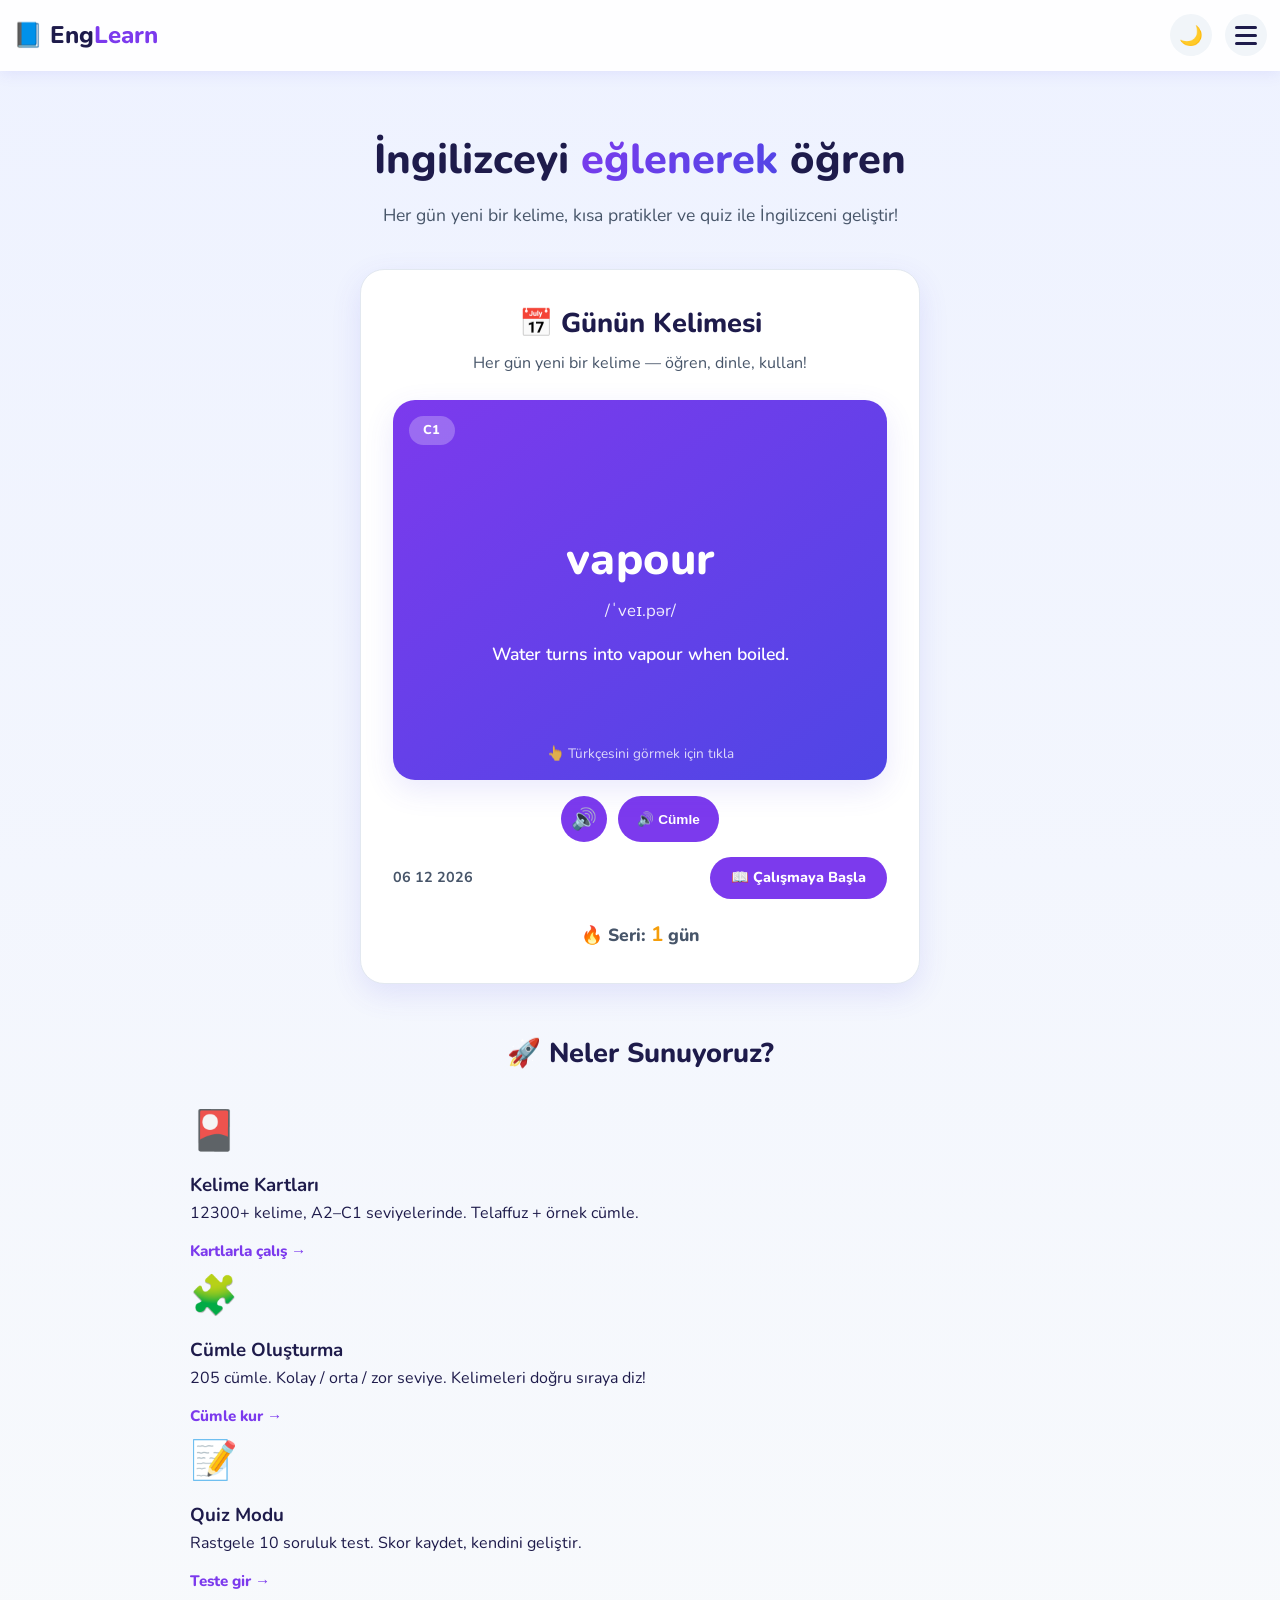
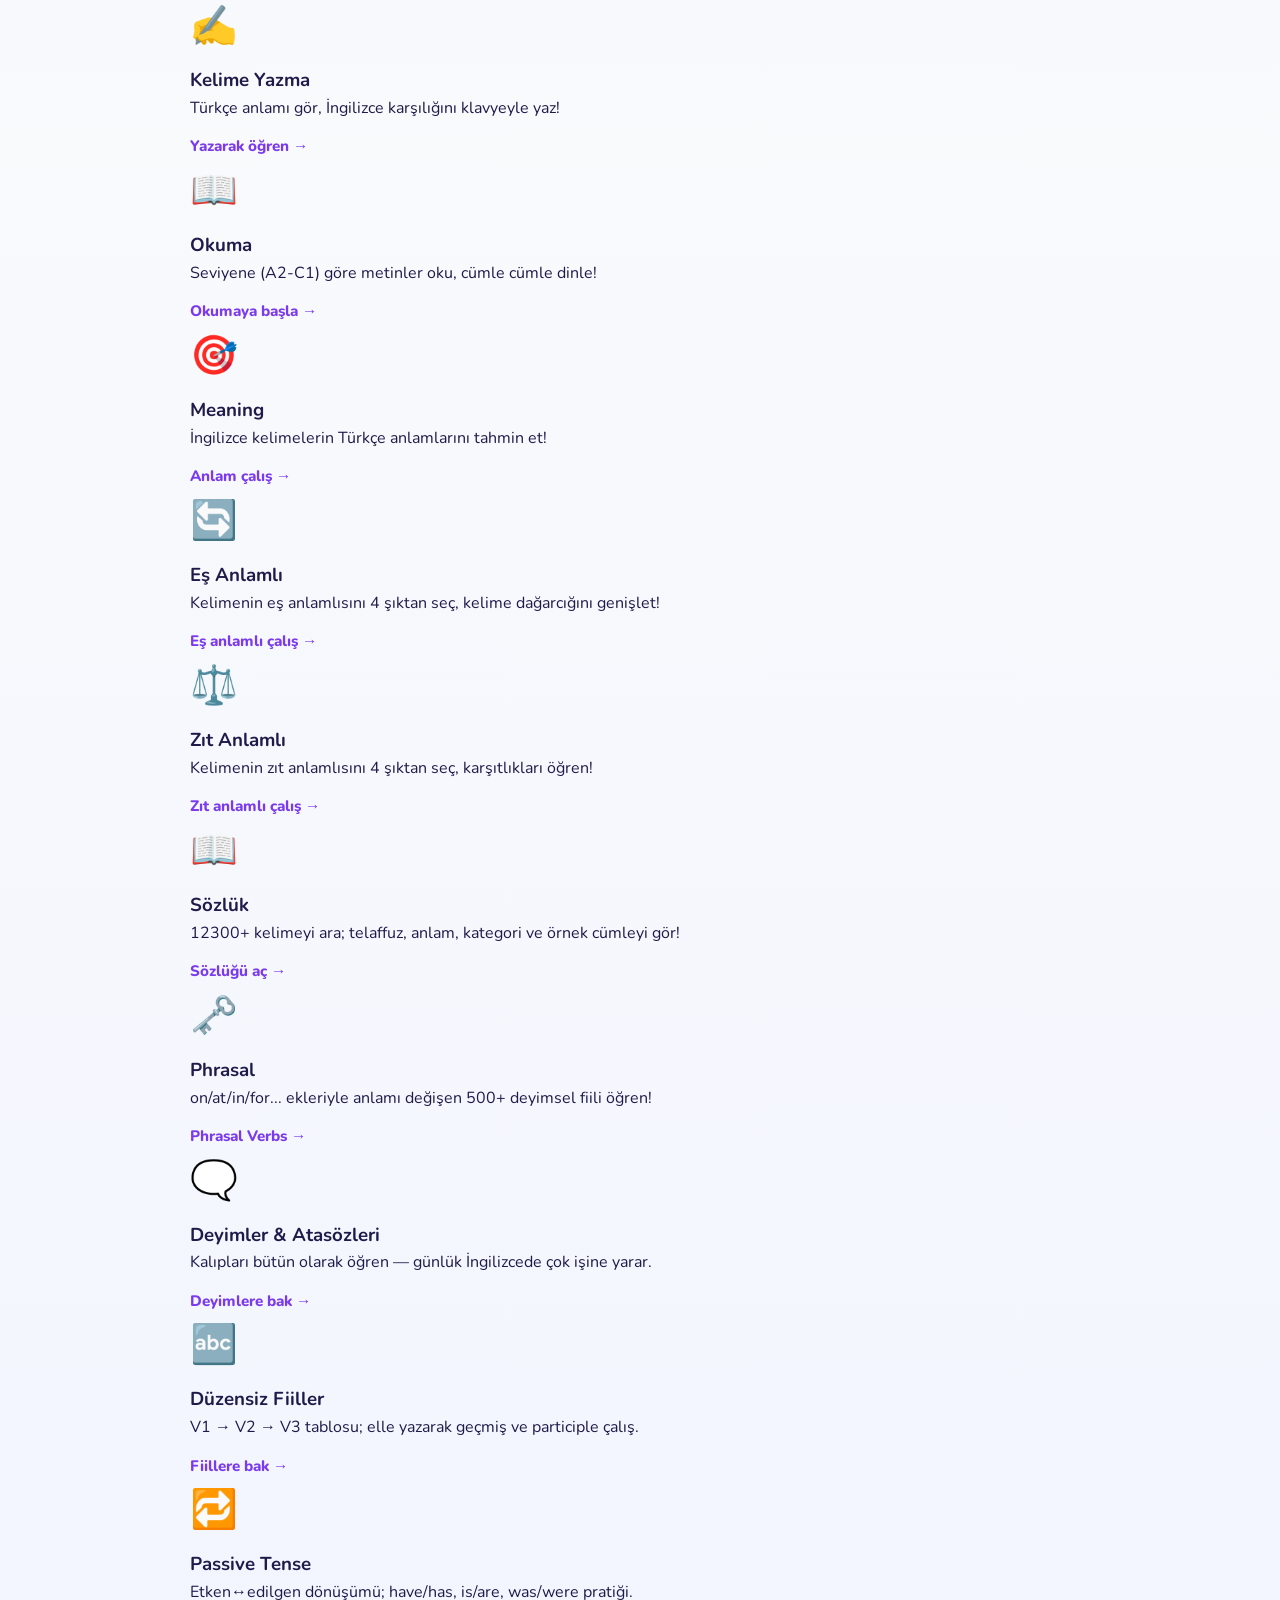
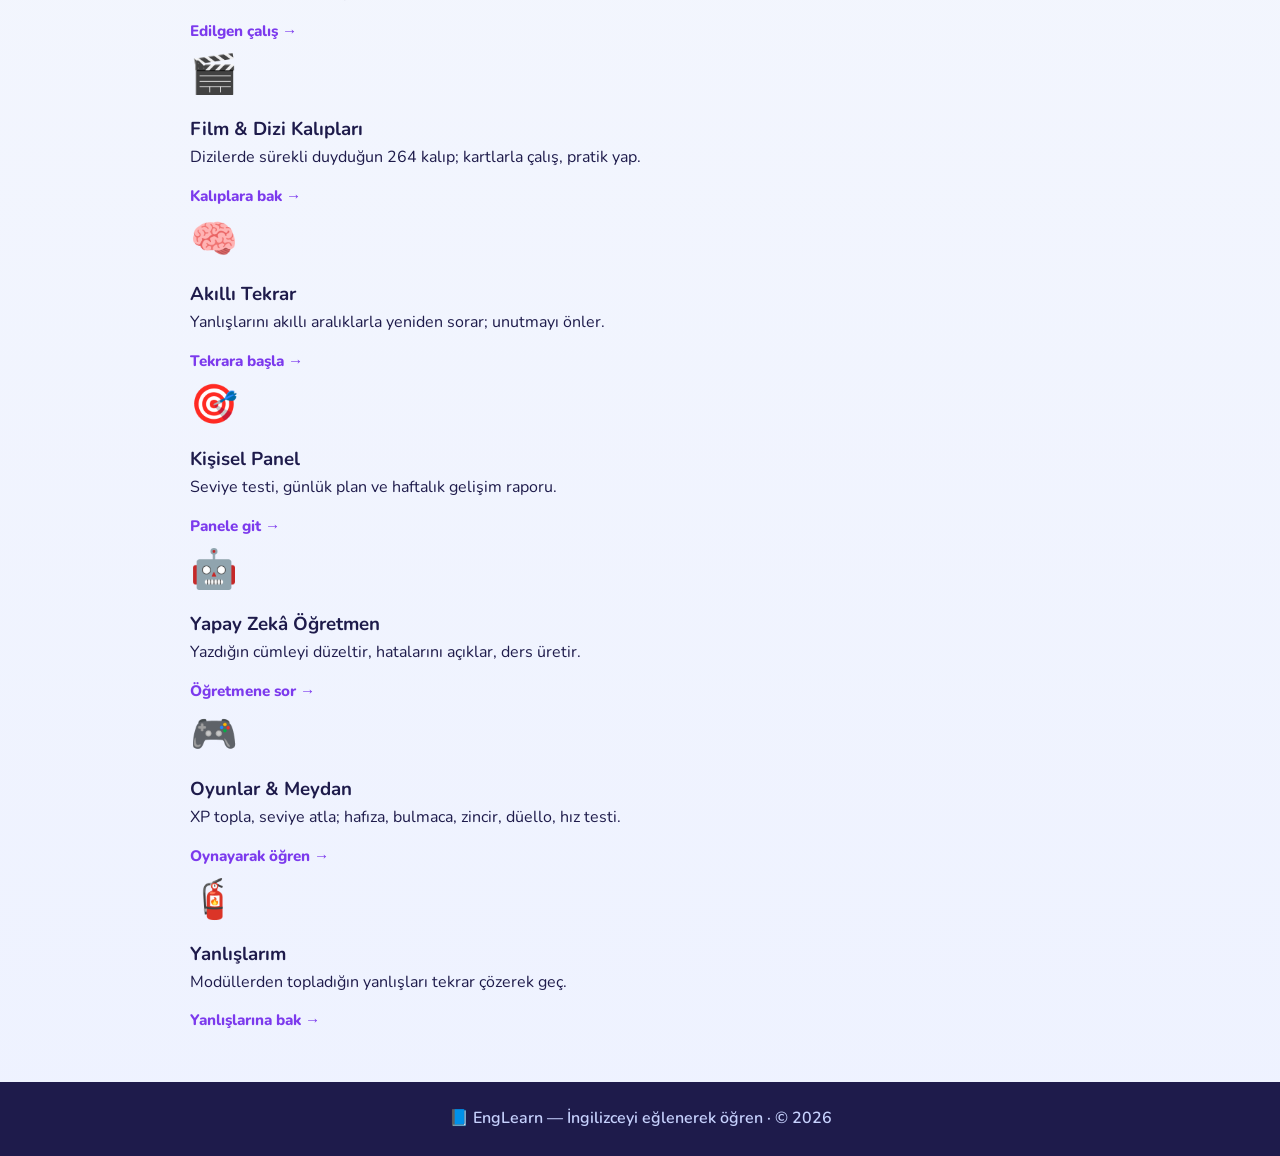
==== commit 0ba12a03: "otomatik guncelleme - 2026-10-21 135053" ====
--- a/anasayfa.html
+++ b/anasayfa.html
@@ -14,7 +14,7 @@
     <link rel="apple-touch-icon" href="img/apple-touch-icon.png">
     <meta name="apple-mobile-web-app-capable" content="yes">
     <meta name="mobile-web-app-capable" content="yes">
-    <link rel="stylesheet" href="css/style.css?v=60">
+    <link rel="stylesheet" href="css/style.css?v=62">
     <link rel="stylesheet" href="css/anasayfa.css?v=50">
     <script>
         // Sayfa yüklenmeden tema tercihini uygula (yanıp sönmeyi önler)
@@ -49,7 +49,6 @@
                         <li><a href="index.html#zitanlam">Zıt Anlamlı</a></li>
                         <li><a href="index.html#sozluk">Sözlük</a></li>
                         <li><a href="index.html#dinleme">🎧 Dinleme</a></li>
-                        <li><a href="index.html#konusma">🎙️ Konuşma</a></li>
                         <li><a href="index.html#phrasal">Phrasal</a></li>
                         <li><a href="index.html#deyimler" data-tur="deyim">Deyimler</a></li>
                         <li><a href="index.html#deyimler" data-tur="atasozu">Atasözleri</a></li>
--- a/css/style.css
+++ b/css/style.css
@@ -1463,6 +1463,28 @@
     box-shadow: 0 2px 6px rgba(0, 0, 0, 0.06);
 }
 
+/* Phrasal verb boşluğu: otomatik, kullanıcı yazmaz (hurry up) */
+.letter-slot.space-slot {
+    width: 16px;
+    min-width: 16px;
+    height: 48px;
+    background: transparent;
+    border: none;
+    box-shadow: none;
+    position: relative;
+}
+.letter-slot.space-slot::after {
+    content: "";
+    position: absolute;
+    bottom: 14px;
+    left: 50%;
+    width: 6px;
+    height: 6px;
+    margin-left: -3px;
+    border-radius: 50%;
+    background: var(--panel-sinir, #cbd5e1);
+}
+
 .letter-slot.dolu {
     border-color: var(--mor);
     color: var(--koyu);
@@ -2841,6 +2863,7 @@
 .ai-girdi-satir .btn { padding: 0 18px; }
 .ai-durum { margin-top: 8px; font-size: .8rem; color: var(--metin-soluk, #9ca3af); }
 
+
 .sound-btn.big {
     width: 84px;
     height: 84px;
@@ -2953,6 +2976,12 @@
     background: rgba(124, 58, 237, 0.18);
     box-shadow: 0 1px 0 rgba(124, 58, 237, 0.5);
 }
+.okuma-phrasal {
+    text-decoration: underline dotted;
+    text-underline-offset: 3px;
+    color: var(--mor, #7c3aed);
+}
+[data-theme="dark"] .okuma-phrasal { color: #c4b5fd; }
 
 /* okuma popup */
 .okuma-pop {
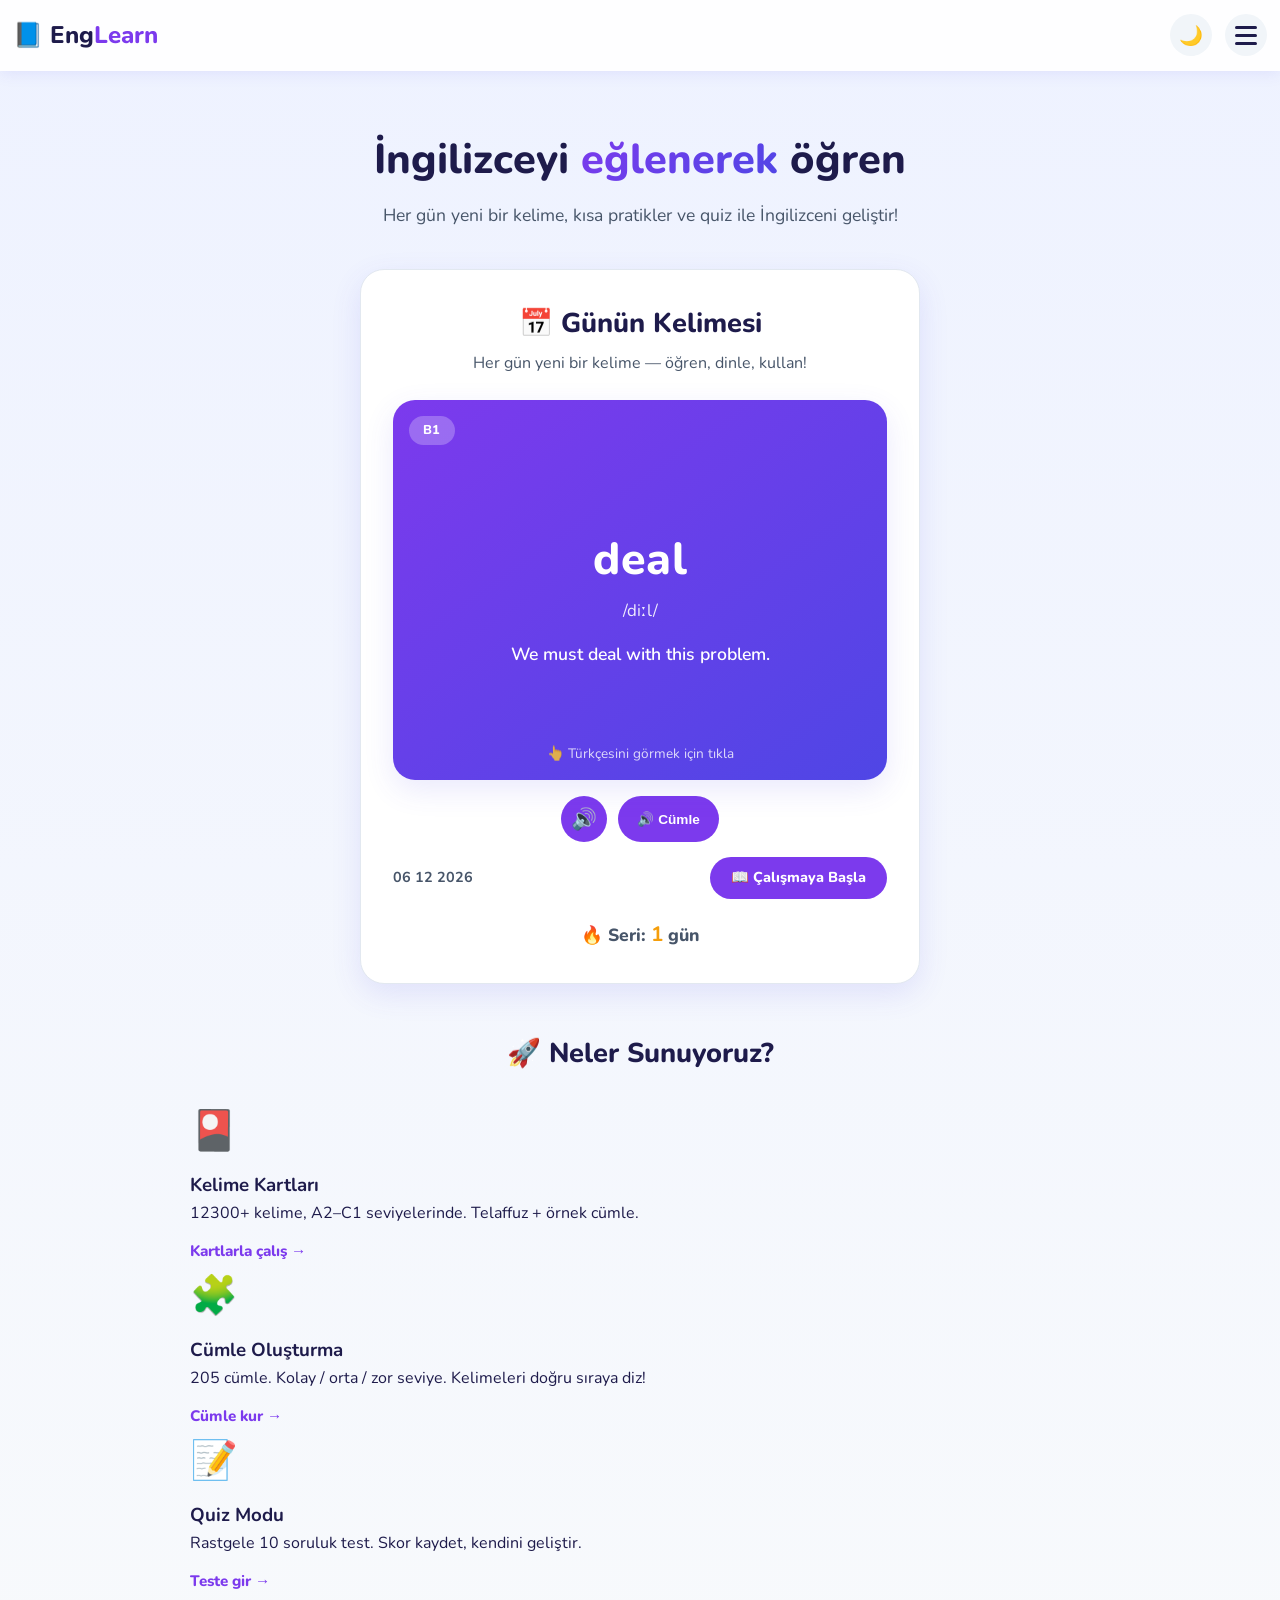
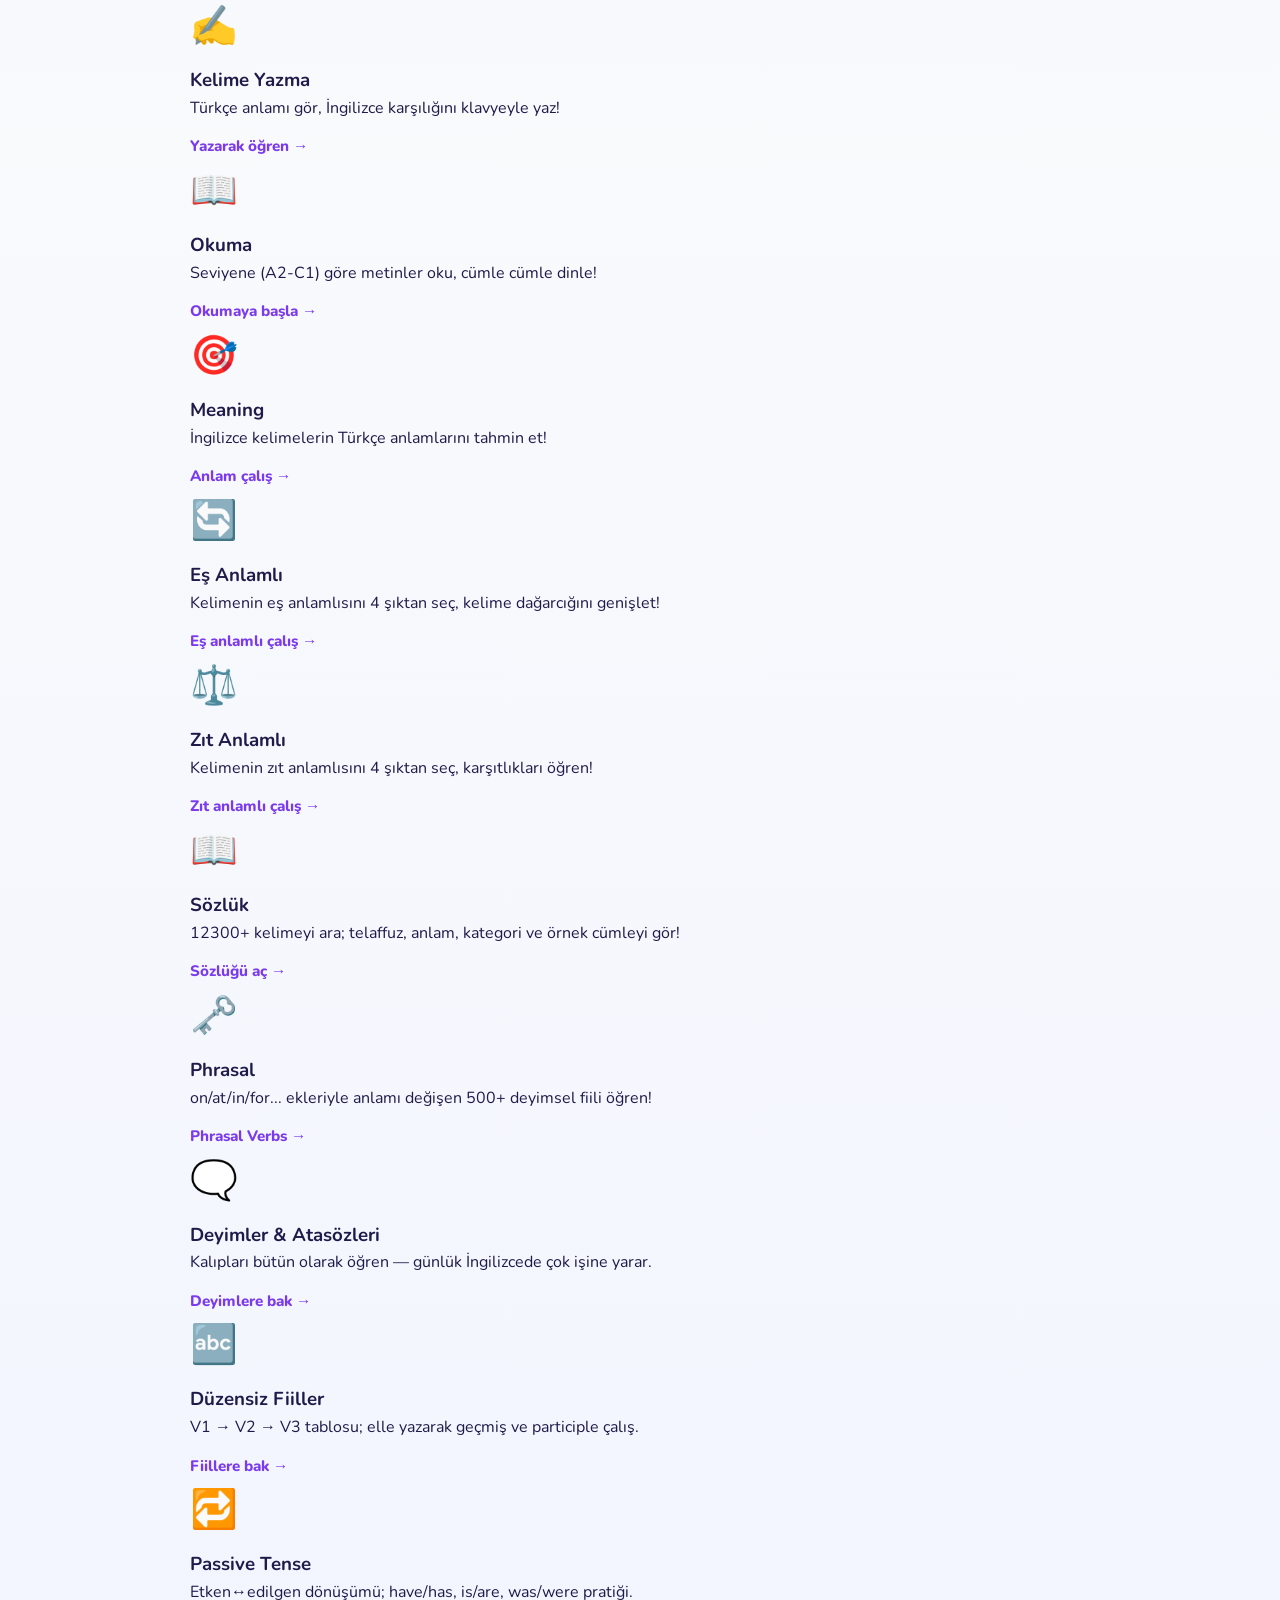
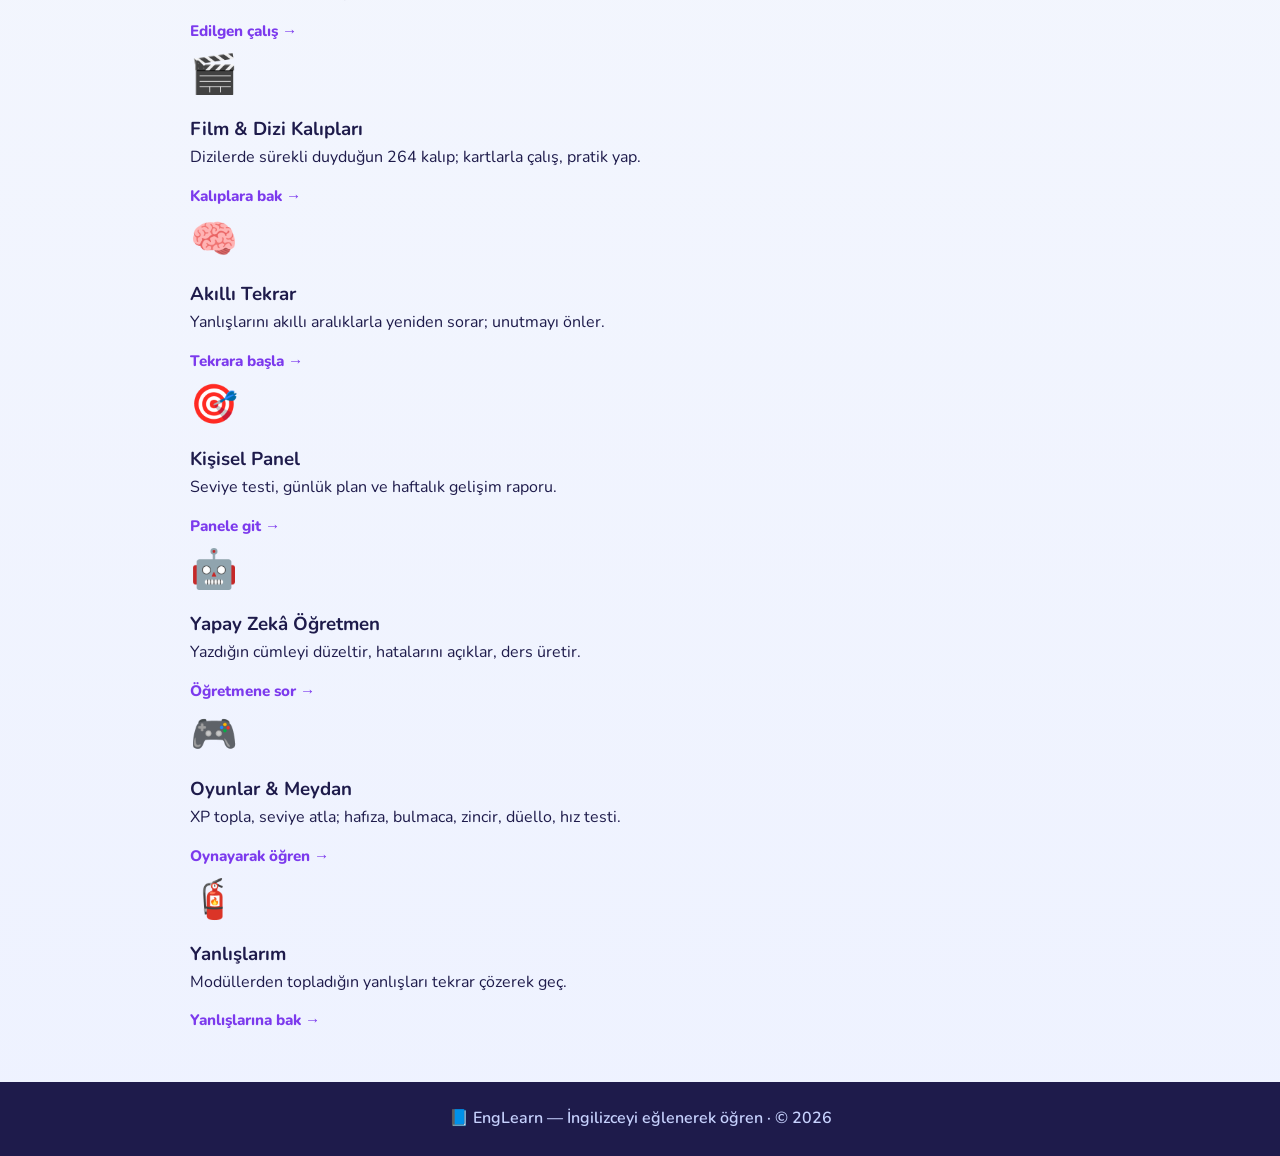
==== commit 54731d11: "otomatik guncelleme - 2026-10-22 100248" ====
--- a/anasayfa.html
+++ b/anasayfa.html
@@ -14,7 +14,7 @@
     <link rel="apple-touch-icon" href="img/apple-touch-icon.png">
     <meta name="apple-mobile-web-app-capable" content="yes">
     <meta name="mobile-web-app-capable" content="yes">
-    <link rel="stylesheet" href="css/style.css?v=62">
+    <link rel="stylesheet" href="css/style.css?v=63">
     <link rel="stylesheet" href="css/anasayfa.css?v=50">
     <script>
         // Sayfa yüklenmeden tema tercihini uygula (yanıp sönmeyi önler)
--- a/css/style.css
+++ b/css/style.css
@@ -1816,7 +1816,11 @@
 }
 
 [data-theme="dark"] .sozluk-arama {
-    color: var(--beyaz);
+    color: #f8fafc;              /* koyu zeminde net görünen açık yazı */
+    caret-color: #c4b5fd;        /* imleç mor */
+}
+[data-theme="dark"] .sozluk-arama::placeholder {
+    color: #94a3b8;
 }
 
 #btn-sozluk-temizle {
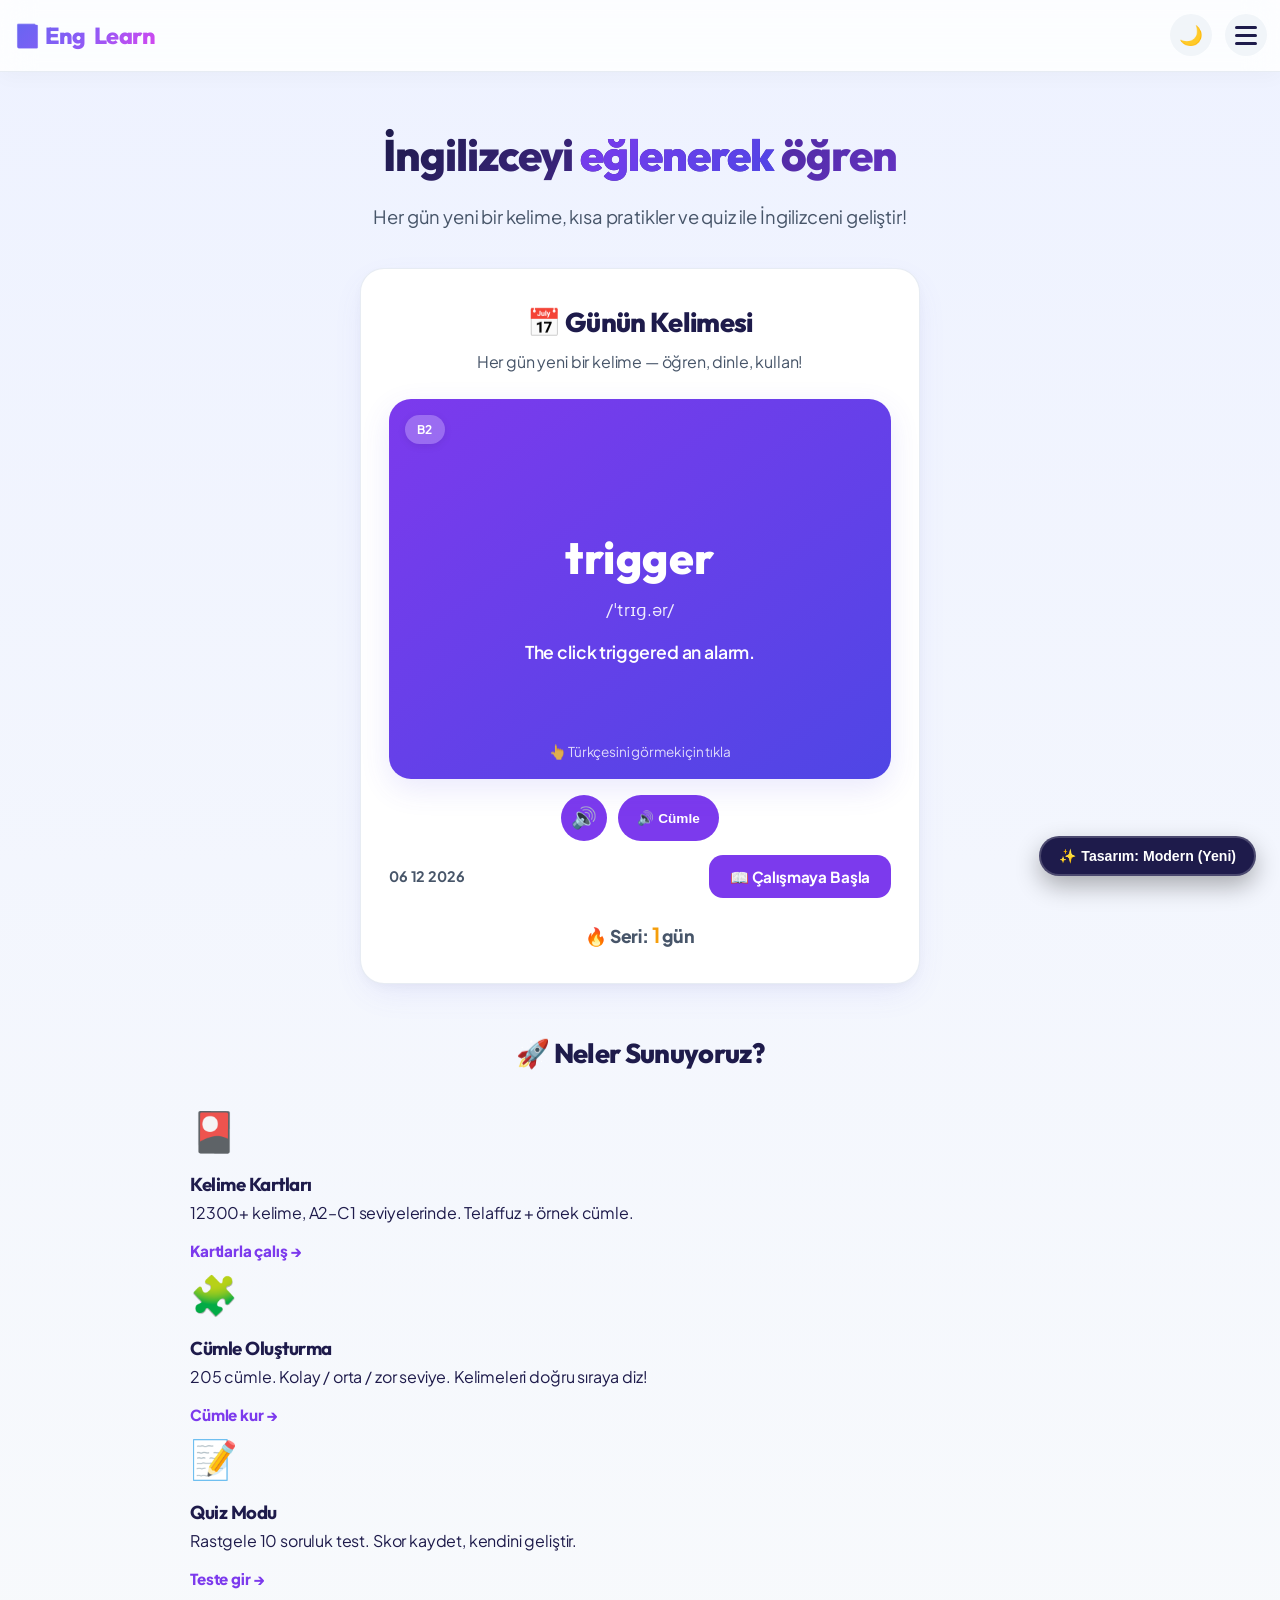
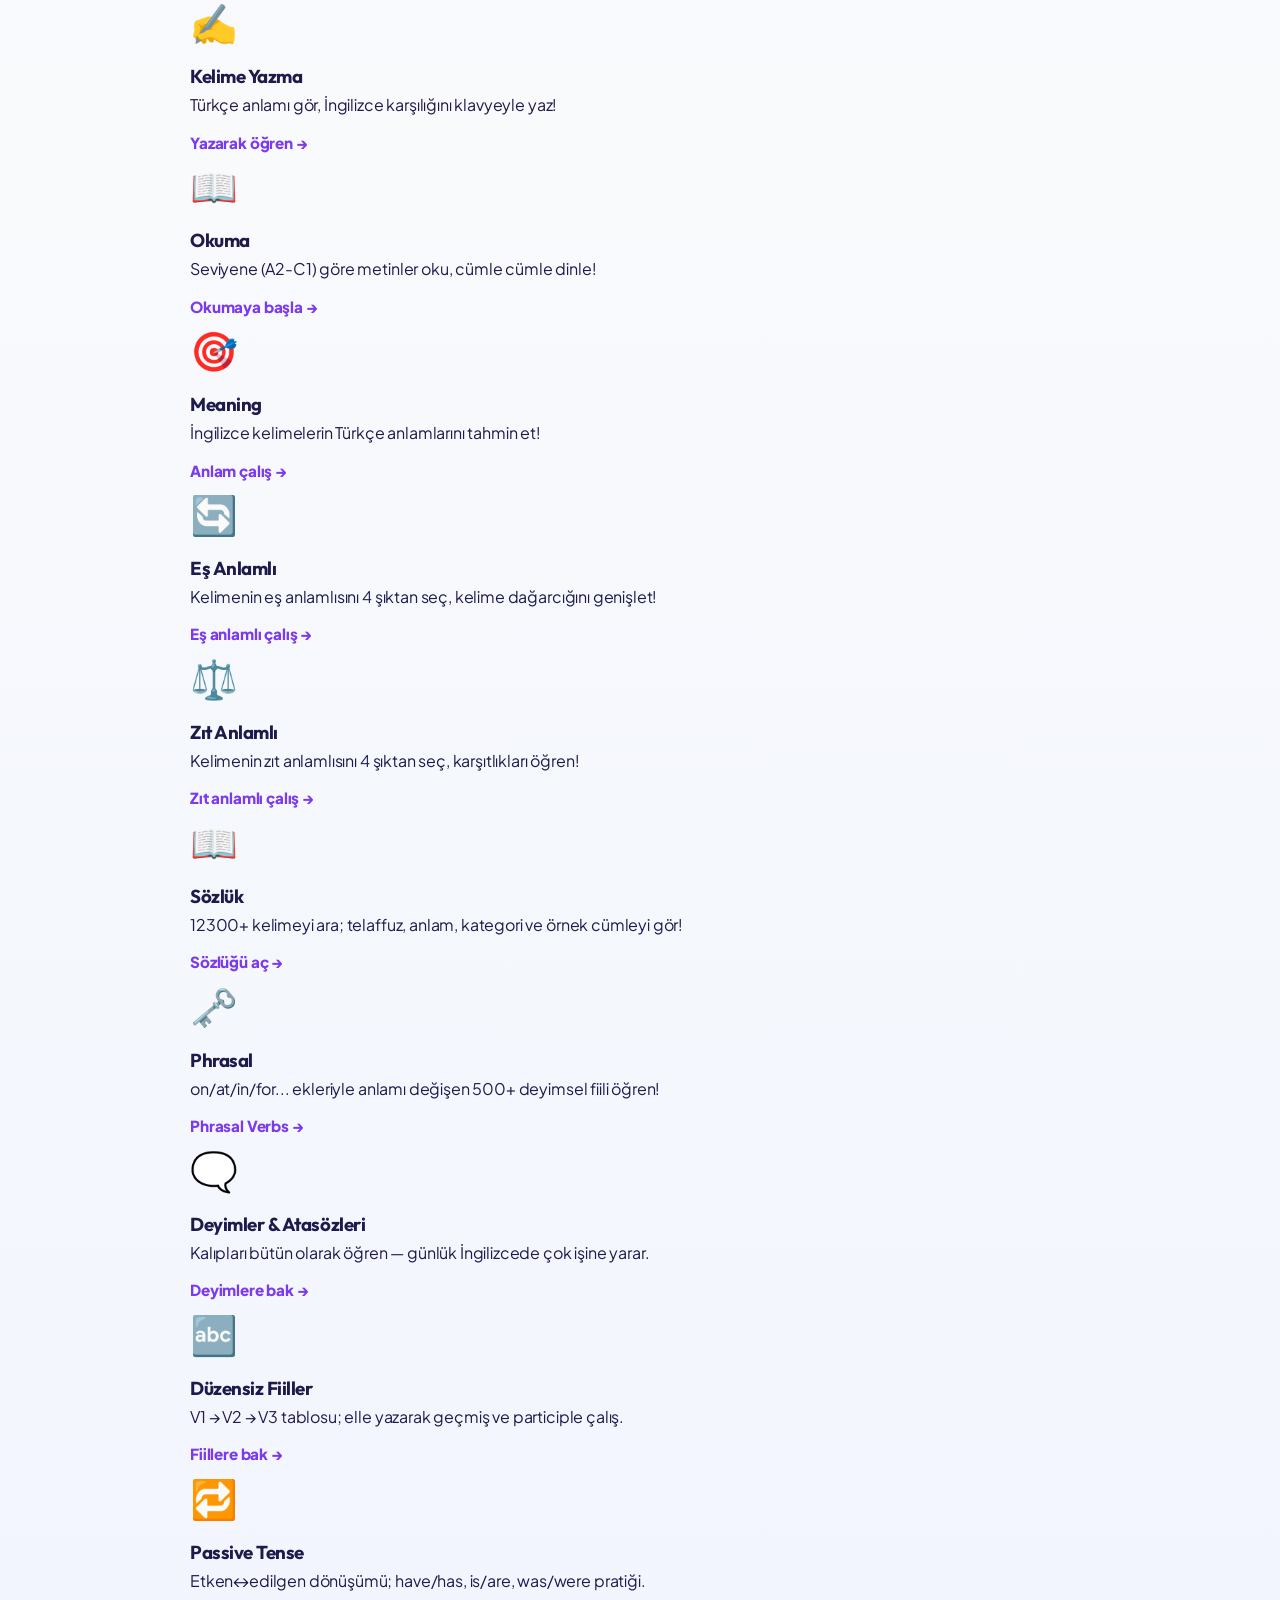
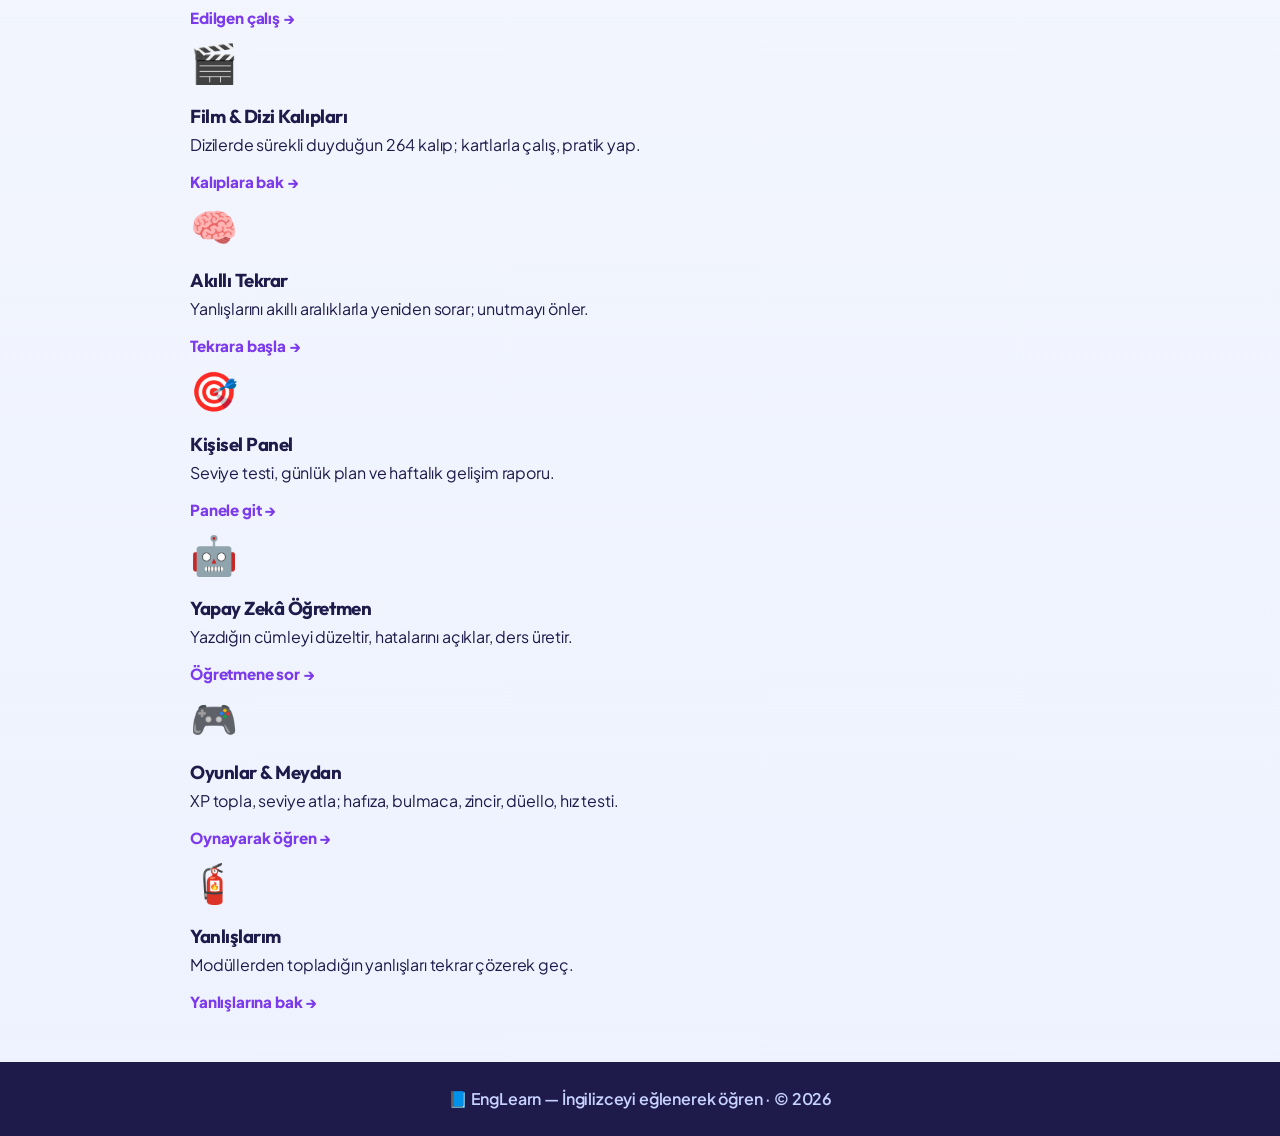
==== commit 52f41324: "otomatik guncelleme - 2026-10-24 140219" ====
--- a/anasayfa.html
+++ b/anasayfa.html
@@ -1,4 +1,4 @@
-<!DOCTYPE html>
+﻿<!DOCTYPE html>
 <html lang="tr">
 <head>
     <meta charset="UTF-8">
@@ -14,8 +14,9 @@
     <link rel="apple-touch-icon" href="img/apple-touch-icon.png">
     <meta name="apple-mobile-web-app-capable" content="yes">
     <meta name="mobile-web-app-capable" content="yes">
-    <link rel="stylesheet" href="css/style.css?v=63">
-    <link rel="stylesheet" href="css/anasayfa.css?v=50">
+    <link rel="stylesheet" href="css/style.css?v=64">
+    <link rel="stylesheet" href="css/modern-theme.css?v=64" id="modern-theme-css">
+    <link rel="stylesheet" href="css/anasayfa.css?v=64">
     <script>
         // Sayfa yüklenmeden tema tercihini uygula (yanıp sönmeyi önler)
         (function () {
@@ -251,65 +252,90 @@
         </div>
     </footer>
 
-    <script src="js/data-words.js?v=50" defer></script>
-    <script src="js/data-ek-kelimeler.js?v=50" defer></script>
-    <script src="js/data-ek-2.js?v=50" defer></script>
-    <script src="js/data-ek-3.js?v=50" defer></script>
-    <script src="js/data-ek-4.js?v=50" defer></script>
-    <script src="js/data-ek-5.js?v=50" defer></script>
-    <script src="js/data-ek-6.js?v=50" defer></script>
-    <script src="js/data-deyimler.js?v=50" defer></script>
-    <script src="js/data-b1-ek-50.js?v=50" defer></script>
-    <script src="js/data-words-b1.js?v=50" defer></script>
-    <script src="js/data-words-c1.js?v=50" defer></script>
-    <script src="js/data-filler-a2-1.js?v=50" defer></script>
-    <script src="js/data-filler-a2-2.js?v=50" defer></script>
-    <script src="js/data-filler-a2-3.js?v=50" defer></script>
-    <script src="js/data-filler-a2-4.js?v=50" defer></script>
-    <script src="js/data-filler-b1-1.js?v=50" defer></script>
-    <script src="js/data-filler-b1-2.js?v=50" defer></script>
-    <script src="js/data-filler-b1-3.js?v=50" defer></script>
-    <script src="js/data-filler-b1-4.js?v=50" defer></script>
-    <script src="js/data-filler-b1-5.js?v=50" defer></script>
-    <script src="js/data-filler-a2b1-6.js?v=50" defer></script>
-    <script src="js/data-filler-b1b2-7.js?v=50" defer></script>
-    <script src="js/data-filler-b1b2-8.js?v=50" defer></script>
-    <script src="js/data-filler-b1b2-9.js?v=50" defer></script>
-    <script src="js/data-filler-b1b2-10.js?v=50" defer></script>
-    <script src="js/data-filler-b1b2-11.js?v=50" defer></script>
-    <script src="js/data-filler-b2-12.js?v=50" defer></script>
-    <script src="js/data-filler-b2c1-13.js?v=50" defer></script>
-    <script src="js/data-filler-b2c1-14.js?v=50" defer></script>
-    <script src="js/data-filler-c1-15.js?v=50" defer></script>
-    <script src="js/data-filler-c1-16.js?v=50" defer></script>
-    <script src="js/data-filler-b2c1-17.js?v=50" defer></script>
-    <script src="js/data-filler-b2c1-18.js?v=50" defer></script>
-    <script src="js/data-filler-c1-19.js?v=50" defer></script>
-    <script src="js/data-filler-b2c1-20.js?v=50" defer></script>
-    <script src="js/data-filler-b2c1-21.js?v=50" defer></script>
-    <script src="js/data-filler-c1-22.js?v=50" defer></script>
-    <script src="js/data-filler-c1-23.js?v=50" defer></script>
-    <script src="js/data-filler-c1-24.js?v=50" defer></script>
-    <script src="js/data-filler-c1-25.js?v=50" defer></script>
-    <script src="js/data-filler-c1-26.js?v=50" defer></script>
-    <script src="js/data-filler-c1-27.js?v=50" defer></script>
-    <script src="js/data-filler-c1-28.js?v=50" defer></script>
-    <script src="js/data-filler-c1-29.js?v=50" defer></script>
-    <script src="js/data-filler-c1-30.js?v=50" defer></script>
-    <script src="js/data-filler-b2-1.js?v=50" defer></script>
-    <script src="js/data-filler-b2-2.js?v=50" defer></script>
-    <script src="js/data-filler-b2-3.js?v=50" defer></script>
-    <script src="js/data-filler-b2-4.js?v=50" defer></script>
-    <script src="js/data-filler-b2-5.js?v=50" defer></script>
-    <script src="js/data-filler-c1-1.js?v=50" defer></script>
-    <script src="js/data-filler-c1-2.js?v=50" defer></script>
-    <script src="js/data-filler-c1-3.js?v=50" defer></script>
-    <script src="js/data-filler-c1-4.js?v=50" defer></script>
-    <script src="js/data-filler-c1-5.js?v=50" defer></script>
-    <script src="js/pwa.js?v=50" defer></script>
-    <script src="js/nav.js?v=50" defer></script>
-    <script src="js/duplikat-temizle.js?v=50" defer></script>
-    <script src="js/duplikat-ailesi.js?v=50" defer></script>
-    <script src="js/anasayfa.js?v=50" defer></script>
+    <script src="js/data-words.js?v=64" defer></script>
+    <script src="js/data-ek-kelimeler.js?v=64" defer></script>
+    <script src="js/data-ek-2.js?v=64" defer></script>
+    <script src="js/data-ek-3.js?v=64" defer></script>
+    <script src="js/data-ek-4.js?v=64" defer></script>
+    <script src="js/data-ek-5.js?v=64" defer></script>
+    <script src="js/data-ek-6.js?v=64" defer></script>
+    <script src="js/data-deyimler.js?v=64" defer></script>
+    <script src="js/data-b1-ek-50.js?v=64" defer></script>
+    <script src="js/data-words-b1.js?v=64" defer></script>
+    <script src="js/data-words-c1.js?v=64" defer></script>
+    <script src="js/data-filler-a2-1.js?v=64" defer></script>
+    <script src="js/data-filler-a2-2.js?v=64" defer></script>
+    <script src="js/data-filler-a2-3.js?v=64" defer></script>
+    <script src="js/data-filler-a2-4.js?v=64" defer></script>
+    <script src="js/data-filler-b1-1.js?v=64" defer></script>
+    <script src="js/data-filler-b1-2.js?v=64" defer></script>
+    <script src="js/data-filler-b1-3.js?v=64" defer></script>
+    <script src="js/data-filler-b1-4.js?v=64" defer></script>
+    <script src="js/data-filler-b1-5.js?v=64" defer></script>
+    <script src="js/data-filler-a2b1-6.js?v=64" defer></script>
+    <script src="js/data-filler-b1b2-7.js?v=64" defer></script>
+    <script src="js/data-filler-b1b2-8.js?v=64" defer></script>
+    <script src="js/data-filler-b1b2-9.js?v=64" defer></script>
+    <script src="js/data-filler-b1b2-10.js?v=64" defer></script>
+    <script src="js/data-filler-b1b2-11.js?v=64" defer></script>
+    <script src="js/data-filler-b2-12.js?v=64" defer></script>
+    <script src="js/data-filler-b2c1-13.js?v=64" defer></script>
+    <script src="js/data-filler-b2c1-14.js?v=64" defer></script>
+    <script src="js/data-filler-c1-15.js?v=64" defer></script>
+    <script src="js/data-filler-c1-16.js?v=64" defer></script>
+    <script src="js/data-filler-b2c1-17.js?v=64" defer></script>
+    <script src="js/data-filler-b2c1-18.js?v=64" defer></script>
+    <script src="js/data-filler-c1-19.js?v=64" defer></script>
+    <script src="js/data-filler-b2c1-20.js?v=64" defer></script>
+    <script src="js/data-filler-b2c1-21.js?v=64" defer></script>
+    <script src="js/data-filler-c1-22.js?v=64" defer></script>
+    <script src="js/data-filler-c1-23.js?v=64" defer></script>
+    <script src="js/data-filler-c1-24.js?v=64" defer></script>
+    <script src="js/data-filler-c1-25.js?v=64" defer></script>
+    <script src="js/data-filler-c1-26.js?v=64" defer></script>
+    <script src="js/data-filler-c1-27.js?v=64" defer></script>
+    <script src="js/data-filler-c1-28.js?v=64" defer></script>
+    <script src="js/data-filler-c1-29.js?v=64" defer></script>
+    <script src="js/data-filler-c1-30.js?v=64" defer></script>
+    <script src="js/data-filler-b2-1.js?v=64" defer></script>
+    <script src="js/data-filler-b2-2.js?v=64" defer></script>
+    <script src="js/data-filler-b2-3.js?v=64" defer></script>
+    <script src="js/data-filler-b2-4.js?v=64" defer></script>
+    <script src="js/data-filler-b2-5.js?v=64" defer></script>
+    <script src="js/data-filler-c1-1.js?v=64" defer></script>
+    <script src="js/data-filler-c1-2.js?v=64" defer></script>
+    <script src="js/data-filler-c1-3.js?v=64" defer></script>
+    <script src="js/data-filler-c1-4.js?v=64" defer></script>
+    <script src="js/data-filler-c1-5.js?v=64" defer></script>
+    <script src="js/pwa.js?v=64" defer></script>
+    <script src="js/nav.js?v=64" defer></script>
+    <script src="js/duplikat-temizle.js?v=64" defer></script>
+    <script src="js/duplikat-ailesi.js?v=64" defer></script>
+    <script src="js/anasayfa.js?v=64" defer></script>
+    <!-- Canlı Tasarım Değiştirici (Eski / Yeni Dizayn) -->
+    <button id="englearn-design-toggle" title="Tasarım stilini değiştir">🎨 Tasarım: Modern</button>
+    <script>
+        (function() {
+            var btn = document.getElementById('englearn-design-toggle');
+            var link = document.getElementById('modern-theme-css');
+            if (!btn || !link) return;
+            var currentDesign = localStorage.getItem('englearn-active-design') || 'modern';
+            function applyDesign(d) {
+                if (d === 'klasik') {
+                    link.disabled = true;
+                    btn.textContent = '🎨 Tasarım: Klasik (Eski)';
+                } else {
+                    link.disabled = false;
+                    btn.textContent = '✨ Tasarım: Modern (Yeni)';
+                }
+            }
+            applyDesign(currentDesign);
+            btn.addEventListener('click', function() {
+                currentDesign = (currentDesign === 'modern') ? 'klasik' : 'modern';
+                localStorage.setItem('englearn-active-design', currentDesign);
+                applyDesign(currentDesign);
+            });
+        })();
+    </script>
 </body>
 </html>
--- a/css/modern-theme.css
+++ b/css/modern-theme.css
@@ -0,0 +1,321 @@
+/* ==========================================================================
+   EngLearn - Modern Tasarım Katmanı (modern-theme.css)
+   Orijinal style.css yapısını bozmadan, modern tipografi, yumuşak cam efektleri
+   (glassmorphism), mikro-etkileşimler ve premium kart stilleri ekler.
+   ========================================================================== */
+
+@import url('https://fonts.googleapis.com/css2?family=Plus+Jakarta+Sans:wght@400;500;600;700;800&family=Outfit:wght@500;600;700;800&display=swap');
+
+:root {
+    --modern-font-sans: 'Plus Jakarta Sans', -apple-system, BlinkMacSystemFont, 'Segoe UI', Roboto, sans-serif;
+    --modern-font-heading: 'Outfit', 'Plus Jakarta Sans', sans-serif;
+    
+    /* Gelişmiş Renk Paleti & Işıltılar */
+    --accent-gradient: linear-gradient(135deg, #6366f1 0%, #8b5cf6 50%, #d946ef 100%);
+    --card-surface-light: #ffffff;
+    --card-surface-subtle: #f8fafc;
+    --border-subtle: rgba(226, 232, 240, 0.8);
+    --border-highlight: rgba(99, 102, 241, 0.2);
+    --shadow-modern: 0 12px 35px -8px rgba(99, 102, 241, 0.12), 0 4px 12px -2px rgba(0, 0, 0, 0.04);
+    --shadow-card-hover: 0 20px 45px -10px rgba(99, 102, 241, 0.2), 0 8px 16px -4px rgba(0, 0, 0, 0.06);
+    --pill-radius: 9999px;
+}
+
+[data-theme="dark"] {
+    --card-surface-light: #131b2e;
+    --card-surface-subtle: #0f172a;
+    --border-subtle: rgba(51, 65, 85, 0.7);
+    --border-highlight: rgba(129, 140, 248, 0.25);
+    --shadow-modern: 0 16px 40px -10px rgba(0, 0, 0, 0.5), 0 0 20px rgba(129, 140, 248, 0.08);
+    --shadow-card-hover: 0 24px 50px -10px rgba(0, 0, 0, 0.7), 0 0 30px rgba(129, 140, 248, 0.18);
+}
+
+/* Genel Tipografi & Geçiş Yumuşatma */
+body {
+    font-family: var(--modern-font-sans) !important;
+    letter-spacing: -0.01em;
+    -webkit-font-smoothing: antialiased;
+}
+
+h1, h2, h3, h4, .logo, .word, .word-tr {
+    font-family: var(--modern-font-heading) !important;
+    letter-spacing: -0.025em;
+}
+
+/* 1. Header & Navbar İyileştirmesi */
+.navbar {
+    background: rgba(255, 255, 255, 0.85) !important;
+    backdrop-filter: blur(16px) saturate(180%);
+    -webkit-backdrop-filter: blur(16px) saturate(180%);
+    border-bottom: 1px solid var(--border-subtle) !important;
+    box-shadow: 0 4px 20px rgba(0, 0, 0, 0.03);
+    position: sticky;
+    top: 0;
+    z-index: 1000;
+}
+
+[data-theme="dark"] .navbar {
+    background: rgba(15, 23, 42, 0.85) !important;
+    border-bottom: 1px solid var(--border-subtle) !important;
+    box-shadow: 0 4px 20px rgba(0, 0, 0, 0.3);
+}
+
+.logo {
+    font-weight: 800 !important;
+    font-size: 1.45rem !important;
+    display: inline-flex;
+    align-items: center;
+    gap: 8px;
+    background: var(--accent-gradient);
+    -webkit-background-clip: text;
+    -webkit-text-fill-color: transparent;
+    transition: transform 0.2s ease;
+}
+
+.logo:hover {
+    transform: scale(1.03);
+}
+
+.nav-links a {
+    border-radius: var(--pill-radius);
+    padding: 7px 14px !important;
+    font-size: 0.88rem !important;
+    font-weight: 600 !important;
+    transition: all 0.2s cubic-bezier(0.4, 0, 0.2, 1) !important;
+}
+
+.nav-links a:hover,
+.nav-links a.active {
+    background: rgba(99, 102, 241, 0.12) !important;
+    color: var(--mor) !important;
+    transform: translateY(-1px);
+}
+
+[data-theme="dark"] .nav-links a:hover,
+[data-theme="dark"] .nav-links a.active {
+    background: rgba(129, 140, 248, 0.18) !important;
+    color: #a5b4fc !important;
+}
+
+/* 2. Hero Bölümü */
+.hero {
+    position: relative;
+    padding: 48px 0 36px !important;
+    background: transparent !important;
+    overflow: hidden;
+}
+
+.hero h1 {
+    font-size: 2.75rem !important;
+    font-weight: 800 !important;
+    margin-bottom: 12px !important;
+    background: linear-gradient(135deg, var(--koyu) 20%, var(--mor) 100%);
+    -webkit-background-clip: text;
+    -webkit-text-fill-color: transparent;
+}
+
+[data-theme="dark"] .hero h1 {
+    background: linear-gradient(135deg, #ffffff 40%, #c4b5fd 100%);
+    -webkit-background-clip: text;
+    -webkit-text-fill-color: transparent;
+}
+
+.hero p {
+    font-size: 1.15rem !important;
+    opacity: 0.85;
+    max-width: 680px;
+    margin: 0 auto;
+}
+
+/* 3. Ses Seçici Barı */
+.ses-secici-bar {
+    background: var(--card-surface-light) !important;
+    border: 1px solid var(--border-subtle) !important;
+    border-radius: var(--pill-radius);
+    padding: 8px 18px !important;
+    max-width: 650px;
+    margin: 0 auto 30px !important;
+    box-shadow: var(--shadow-modern);
+}
+
+.ses-chip {
+    border-radius: var(--pill-radius) !important;
+    font-weight: 600 !important;
+    font-size: 0.85rem !important;
+    transition: all 0.2s ease !important;
+}
+
+.ses-chip.active {
+    background: var(--mor) !important;
+    color: #ffffff !important;
+    box-shadow: 0 4px 12px rgba(124, 58, 237, 0.35);
+}
+
+/* 4. Kelime Flashcard - Modern Kart Tasarımı */
+.cardboard {
+    display: flex;
+    flex-direction: column;
+    align-items: center;
+}
+
+.flashcard {
+    border-radius: 24px !important;
+    box-shadow: var(--shadow-modern) !important;
+    border: 1px solid var(--border-subtle) !important;
+    transition: transform 0.35s cubic-bezier(0.34, 1.56, 0.64, 1), box-shadow 0.35s ease !important;
+}
+
+.flashcard:hover {
+    transform: translateY(-6px) scale(1.008);
+    box-shadow: var(--shadow-card-hover) !important;
+}
+
+.card-face {
+    border-radius: 24px !important;
+    padding: 36px 30px !important;
+    background: var(--card-surface-light) !important;
+}
+
+.card-front .word {
+    font-size: 2.85rem !important;
+    font-weight: 800 !important;
+    color: var(--koyu);
+    margin: 16px 0 8px !important;
+    letter-spacing: -0.03em;
+}
+
+.card-back .word-tr {
+    font-size: 2.4rem !important;
+    font-weight: 800 !important;
+    color: var(--mor) !important;
+    margin-bottom: 14px !important;
+}
+
+.level-badge, .cat-badge {
+    border-radius: var(--pill-radius) !important;
+    font-weight: 700 !important;
+    letter-spacing: 0.04em;
+    font-size: 0.75rem !important;
+    padding: 5px 12px !important;
+    text-transform: uppercase;
+}
+
+.level-badge {
+    box-shadow: 0 2px 8px rgba(0, 0, 0, 0.08);
+}
+
+/* 5. Butonlar ve Kontroller */
+.btn {
+    border-radius: 14px !important;
+    font-weight: 700 !important;
+    font-size: 0.95rem !important;
+    transition: all 0.2s cubic-bezier(0.4, 0, 0.2, 1) !important;
+}
+
+.btn:hover {
+    transform: translateY(-2px);
+}
+
+.btn-known {
+    background: linear-gradient(135deg, #10b981 0%, #059669 100%) !important;
+    box-shadow: 0 4px 14px rgba(16, 185, 129, 0.35) !important;
+}
+
+.btn-unknown {
+    background: linear-gradient(135deg, #ef4444 0%, #dc2626 100%) !important;
+    box-shadow: 0 4px 14px rgba(239, 68, 68, 0.3) !important;
+}
+
+.btn-favorite {
+    border-radius: 14px !important;
+    box-shadow: 0 4px 12px rgba(245, 158, 11, 0.25) !important;
+}
+
+.ctrl-btn {
+    border-radius: 50% !important;
+    width: 46px !important;
+    height: 46px !important;
+    transition: all 0.2s ease !important;
+    box-shadow: var(--shadow-modern);
+}
+
+.ctrl-btn:hover {
+    transform: scale(1.1);
+    background: var(--mor) !important;
+    color: #fff !important;
+}
+
+/* 6. İlerleme Çubuğu (Progress Bar) */
+.progress-bar {
+    height: 10px !important;
+    border-radius: var(--pill-radius) !important;
+    background: rgba(226, 232, 240, 0.6) !important;
+    overflow: hidden;
+}
+
+[data-theme="dark"] .progress-bar {
+    background: rgba(30, 41, 59, 0.8) !important;
+}
+
+.progress-fill {
+    border-radius: var(--pill-radius) !important;
+    background: var(--accent-gradient) !important;
+    transition: width 0.35s cubic-bezier(0.4, 0, 0.2, 1) !important;
+}
+
+/* 7. Filtre Çipleri (Chips) */
+.chip {
+    border-radius: var(--pill-radius) !important;
+    font-weight: 600 !important;
+    padding: 7px 18px !important;
+    border: 1px solid var(--border-subtle) !important;
+    transition: all 0.2s ease !important;
+}
+
+.chip.active {
+    background: var(--mor) !important;
+    border-color: var(--mor) !important;
+    color: #ffffff !important;
+    box-shadow: 0 4px 12px rgba(124, 58, 237, 0.3);
+}
+
+/* 8. Panel ve İçerik Kutuları */
+.panel {
+    background: var(--card-surface-light) !important;
+    border-radius: 24px !important;
+    border: 1px solid var(--border-subtle) !important;
+    box-shadow: var(--shadow-modern) !important;
+    padding: 32px 28px !important;
+}
+
+/* 9. Tasarım Değiştirici Buton (Floating Switcher) */
+#englearn-design-toggle {
+    position: fixed;
+    bottom: 24px;
+    right: 24px;
+    z-index: 9999;
+    display: inline-flex;
+    align-items: center;
+    gap: 8px;
+    padding: 10px 18px;
+    background: #1e1b4b;
+    color: #ffffff;
+    border: 2px solid rgba(255, 255, 255, 0.2);
+    border-radius: 9999px;
+    font-size: 0.88rem;
+    font-weight: 700;
+    cursor: pointer;
+    box-shadow: 0 10px 25px rgba(0, 0, 0, 0.3);
+    transition: all 0.25s ease;
+}
+
+[data-theme="dark"] #englearn-design-toggle {
+    background: #6366f1;
+    color: #ffffff;
+    border: 2px solid rgba(255, 255, 255, 0.3);
+}
+
+#englearn-design-toggle:hover {
+    transform: translateY(-3px) scale(1.05);
+    box-shadow: 0 14px 30px rgba(0, 0, 0, 0.4);
+}
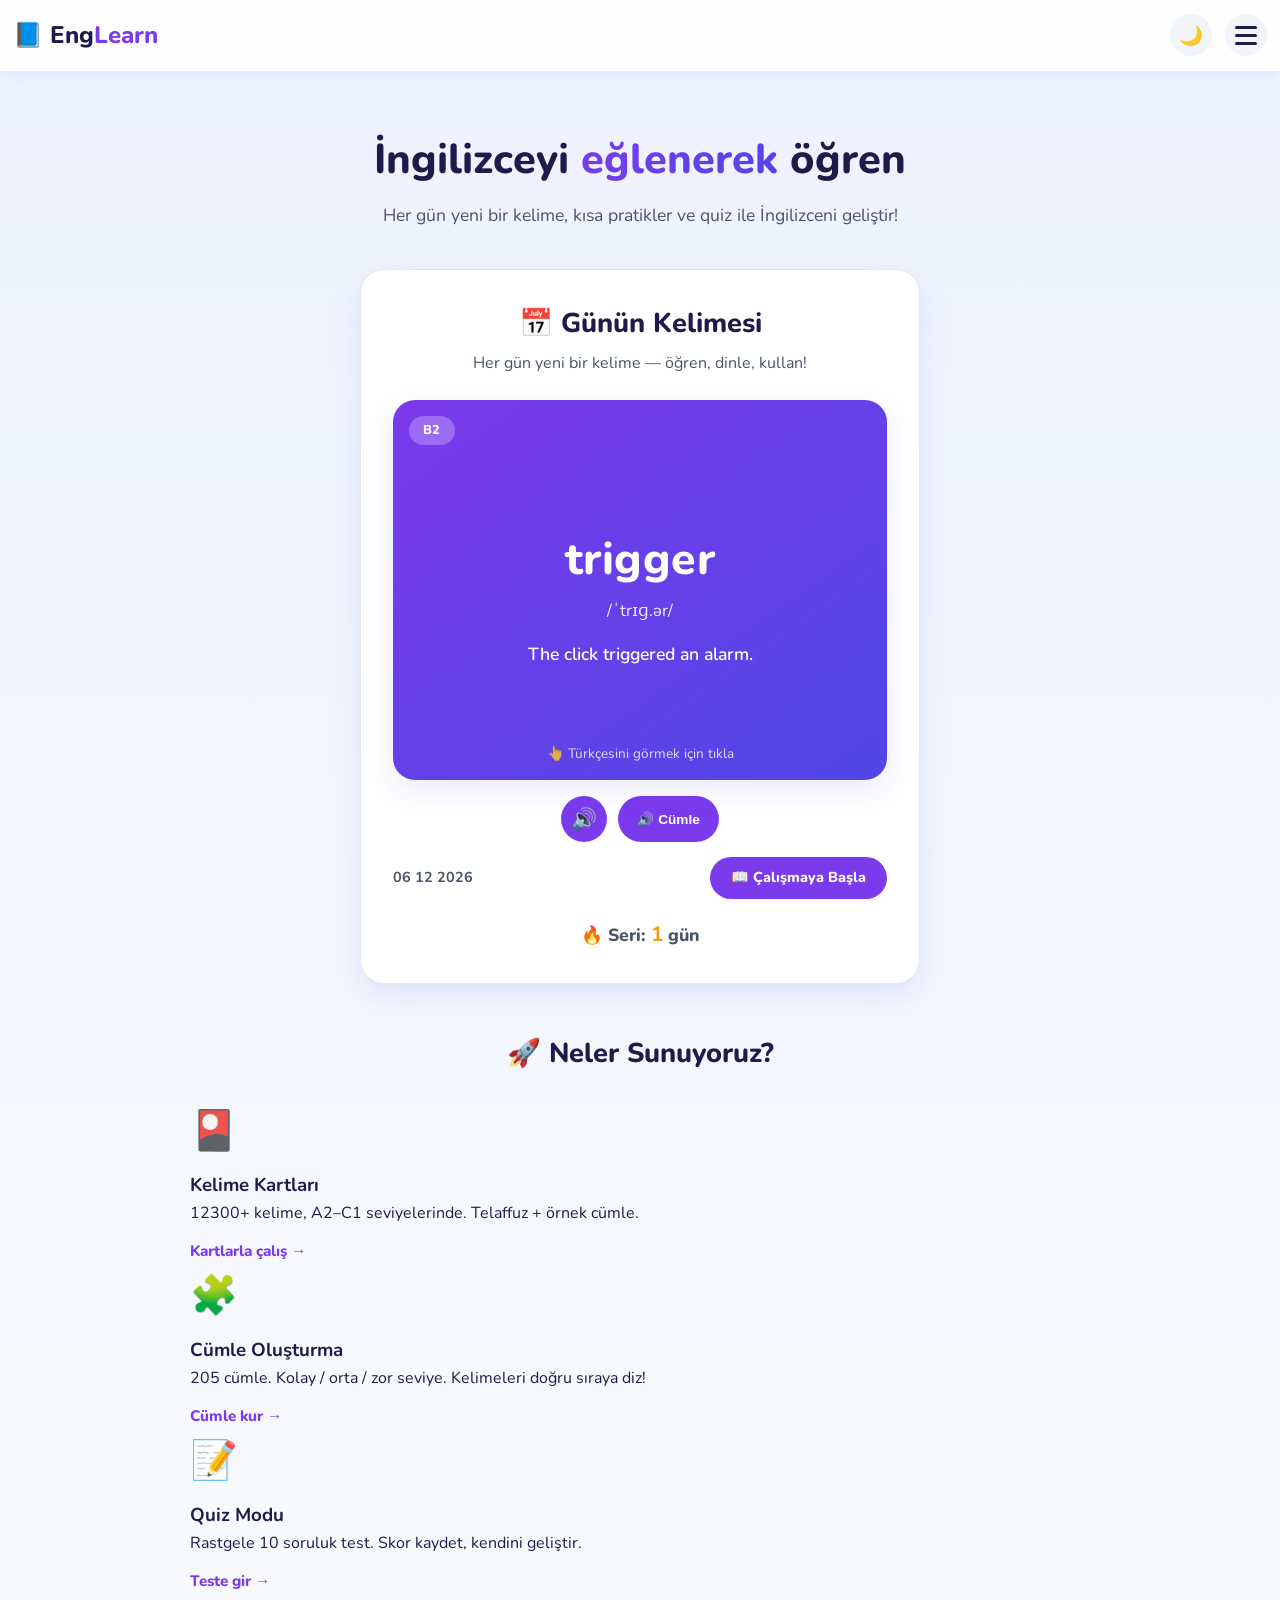
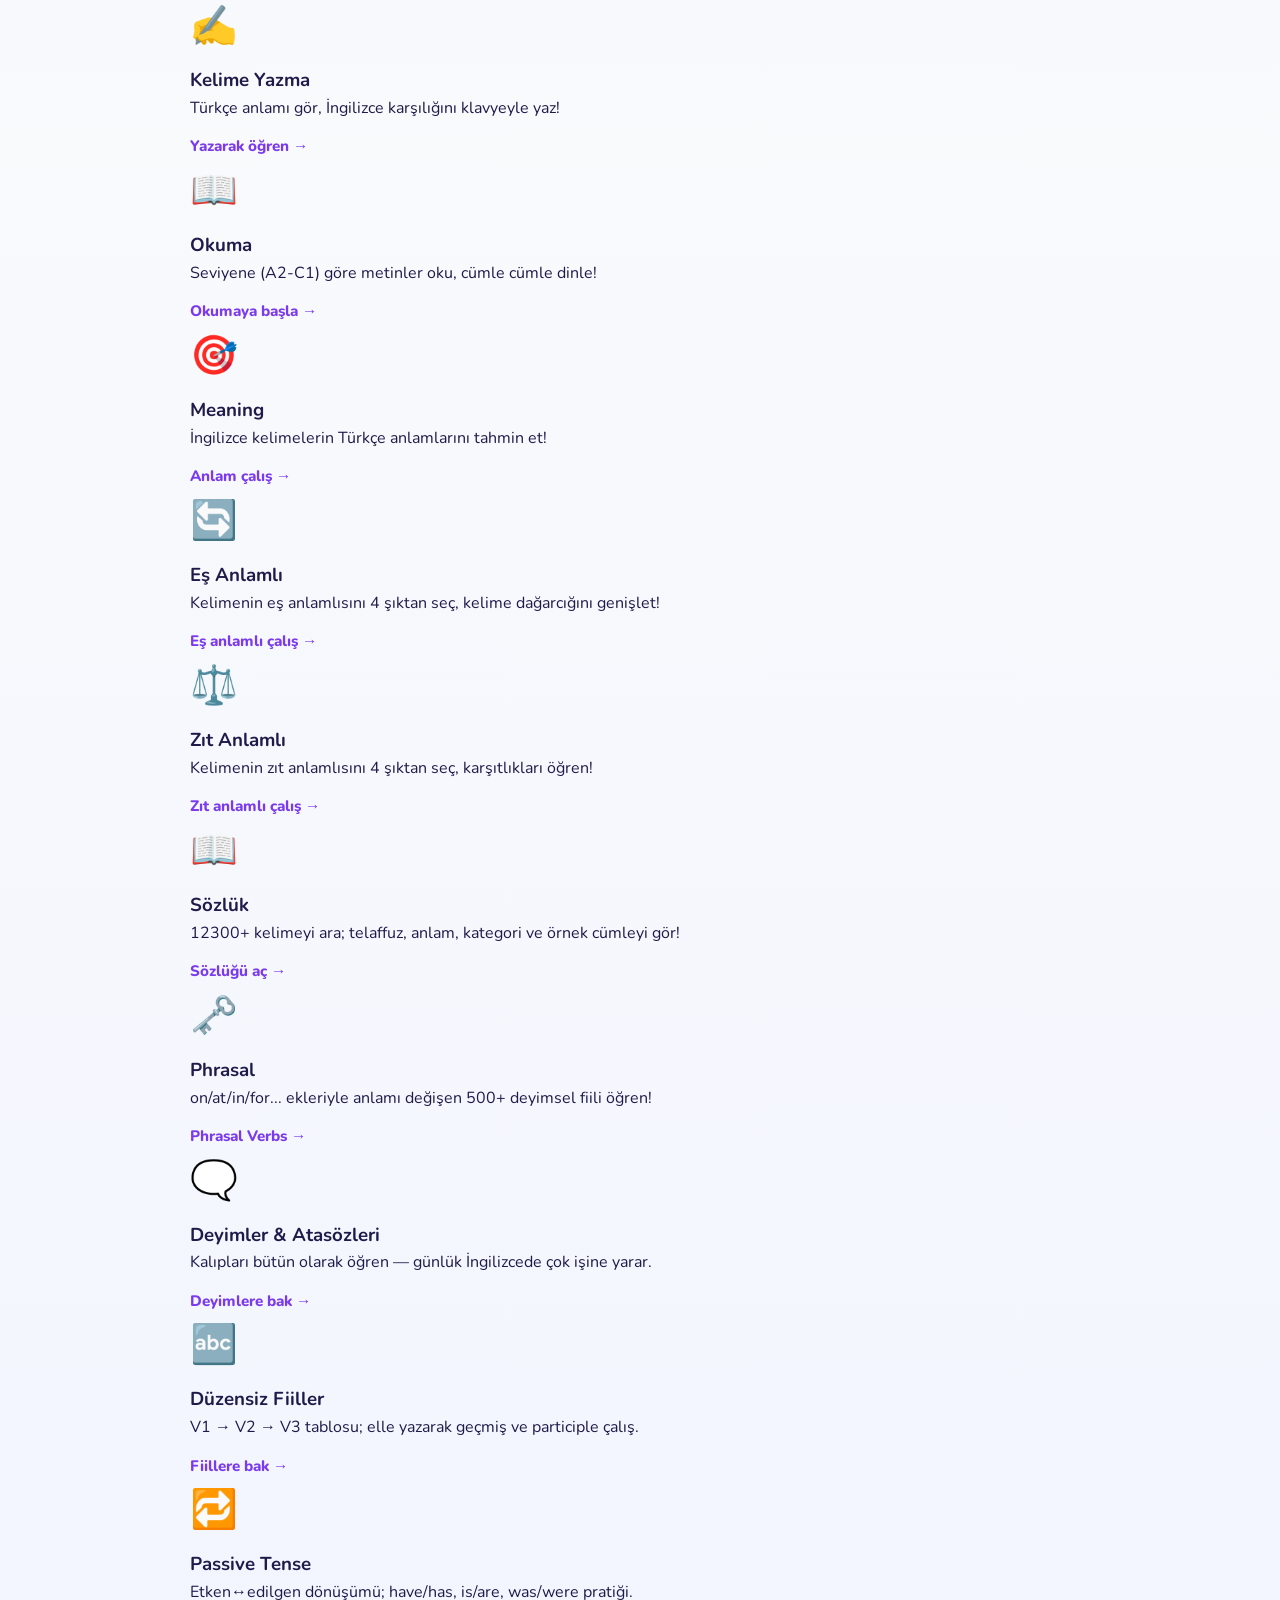
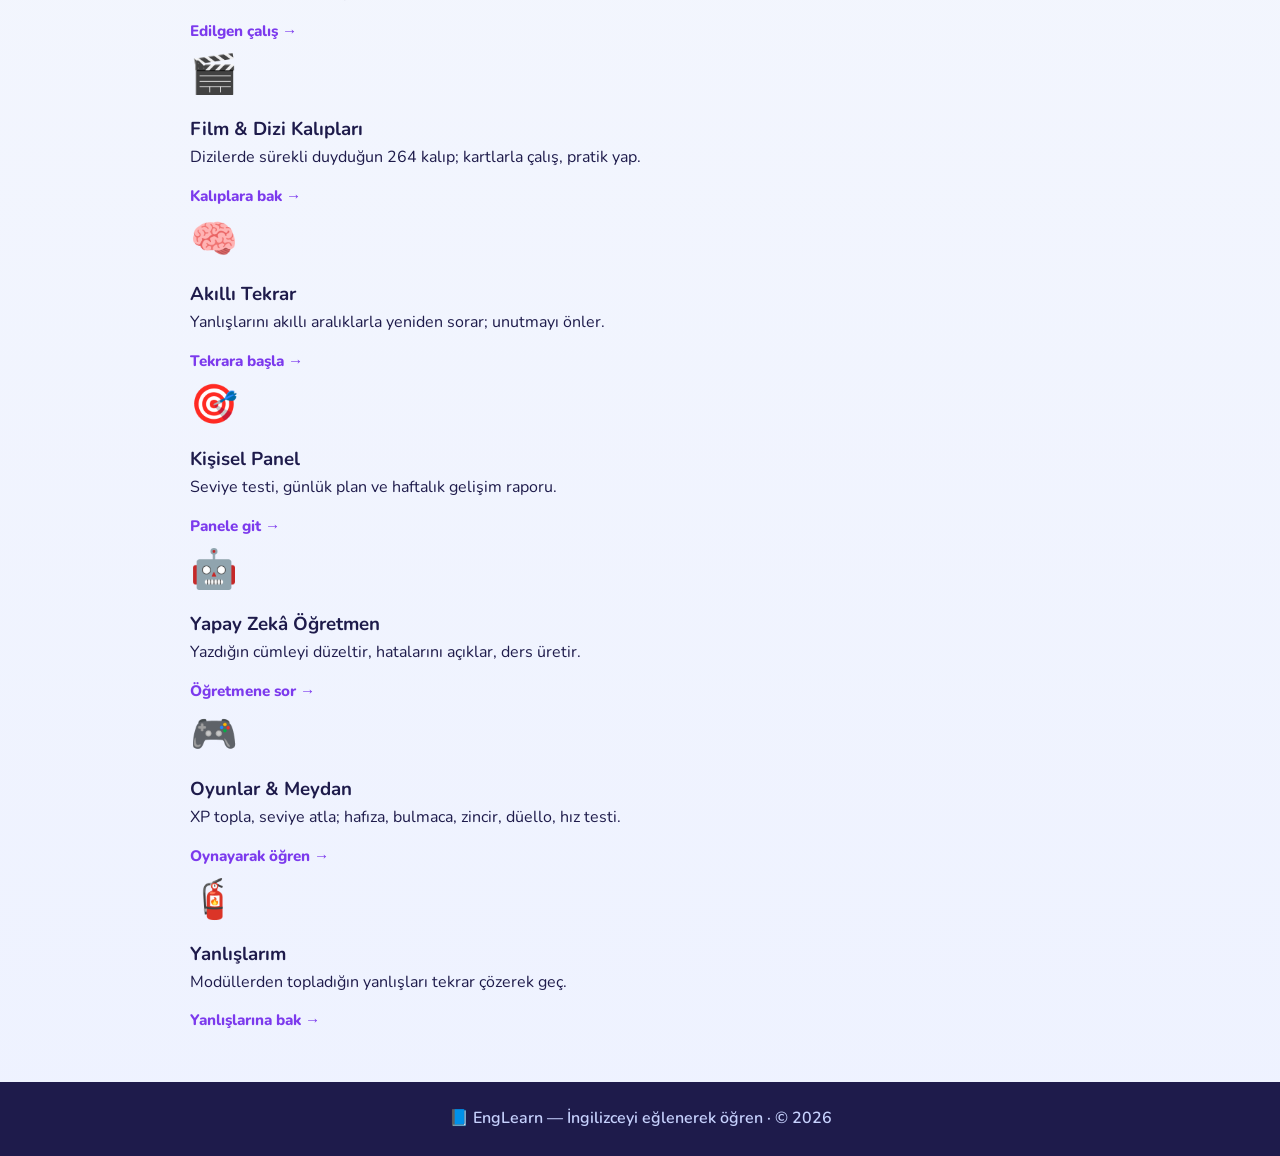
==== commit a75673a0: "otomatik guncelleme - 2026-10-24 140430" ====
--- a/anasayfa.html
+++ b/anasayfa.html
@@ -1,4 +1,4 @@
-﻿<!DOCTYPE html>
+<!DOCTYPE html>
 <html lang="tr">
 <head>
     <meta charset="UTF-8">
@@ -15,7 +15,6 @@
     <meta name="apple-mobile-web-app-capable" content="yes">
     <meta name="mobile-web-app-capable" content="yes">
     <link rel="stylesheet" href="css/style.css?v=64">
-    <link rel="stylesheet" href="css/modern-theme.css?v=64" id="modern-theme-css">
     <link rel="stylesheet" href="css/anasayfa.css?v=64">
     <script>
         // Sayfa yüklenmeden tema tercihini uygula (yanıp sönmeyi önler)
@@ -312,30 +311,5 @@
     <script src="js/duplikat-temizle.js?v=64" defer></script>
     <script src="js/duplikat-ailesi.js?v=64" defer></script>
     <script src="js/anasayfa.js?v=64" defer></script>
-    <!-- Canlı Tasarım Değiştirici (Eski / Yeni Dizayn) -->
-    <button id="englearn-design-toggle" title="Tasarım stilini değiştir">🎨 Tasarım: Modern</button>
-    <script>
-        (function() {
-            var btn = document.getElementById('englearn-design-toggle');
-            var link = document.getElementById('modern-theme-css');
-            if (!btn || !link) return;
-            var currentDesign = localStorage.getItem('englearn-active-design') || 'modern';
-            function applyDesign(d) {
-                if (d === 'klasik') {
-                    link.disabled = true;
-                    btn.textContent = '🎨 Tasarım: Klasik (Eski)';
-                } else {
-                    link.disabled = false;
-                    btn.textContent = '✨ Tasarım: Modern (Yeni)';
-                }
-            }
-            applyDesign(currentDesign);
-            btn.addEventListener('click', function() {
-                currentDesign = (currentDesign === 'modern') ? 'klasik' : 'modern';
-                localStorage.setItem('englearn-active-design', currentDesign);
-                applyDesign(currentDesign);
-            });
-        })();
-    </script>
 </body>
 </html>
